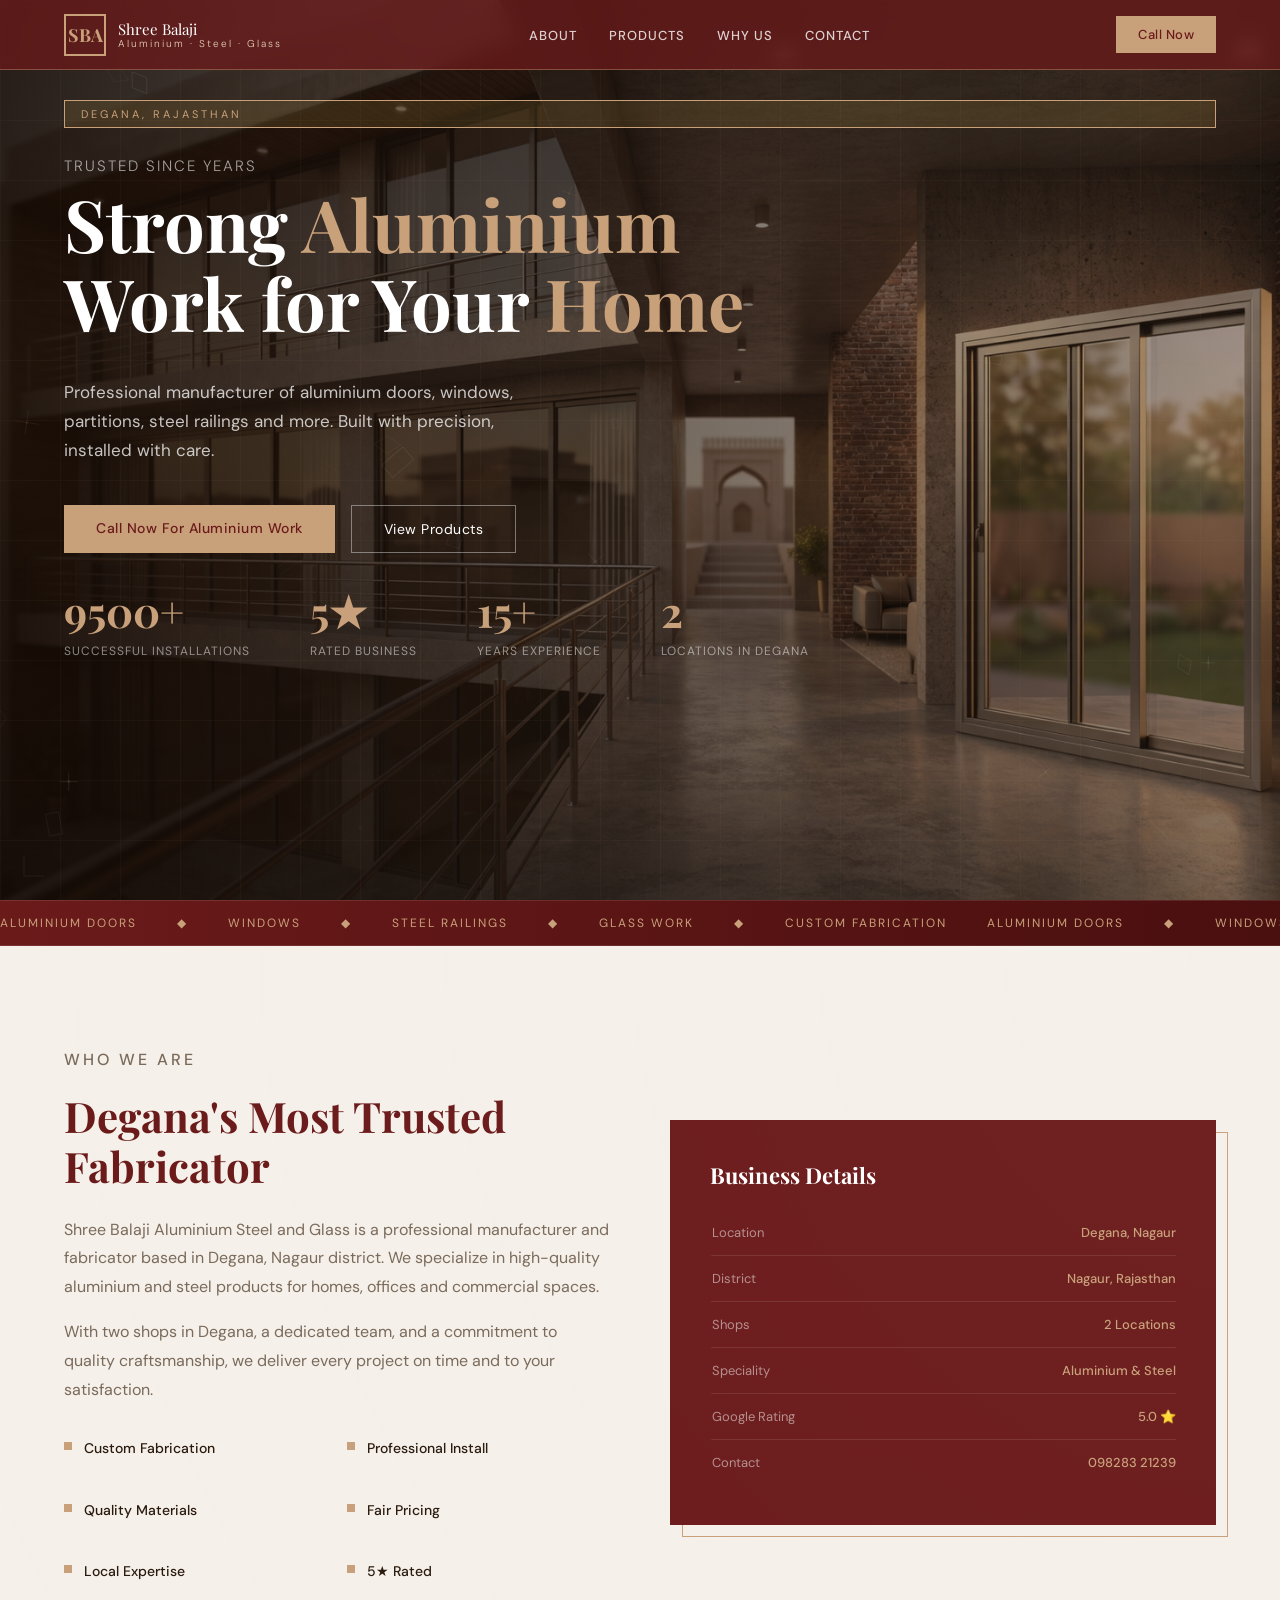
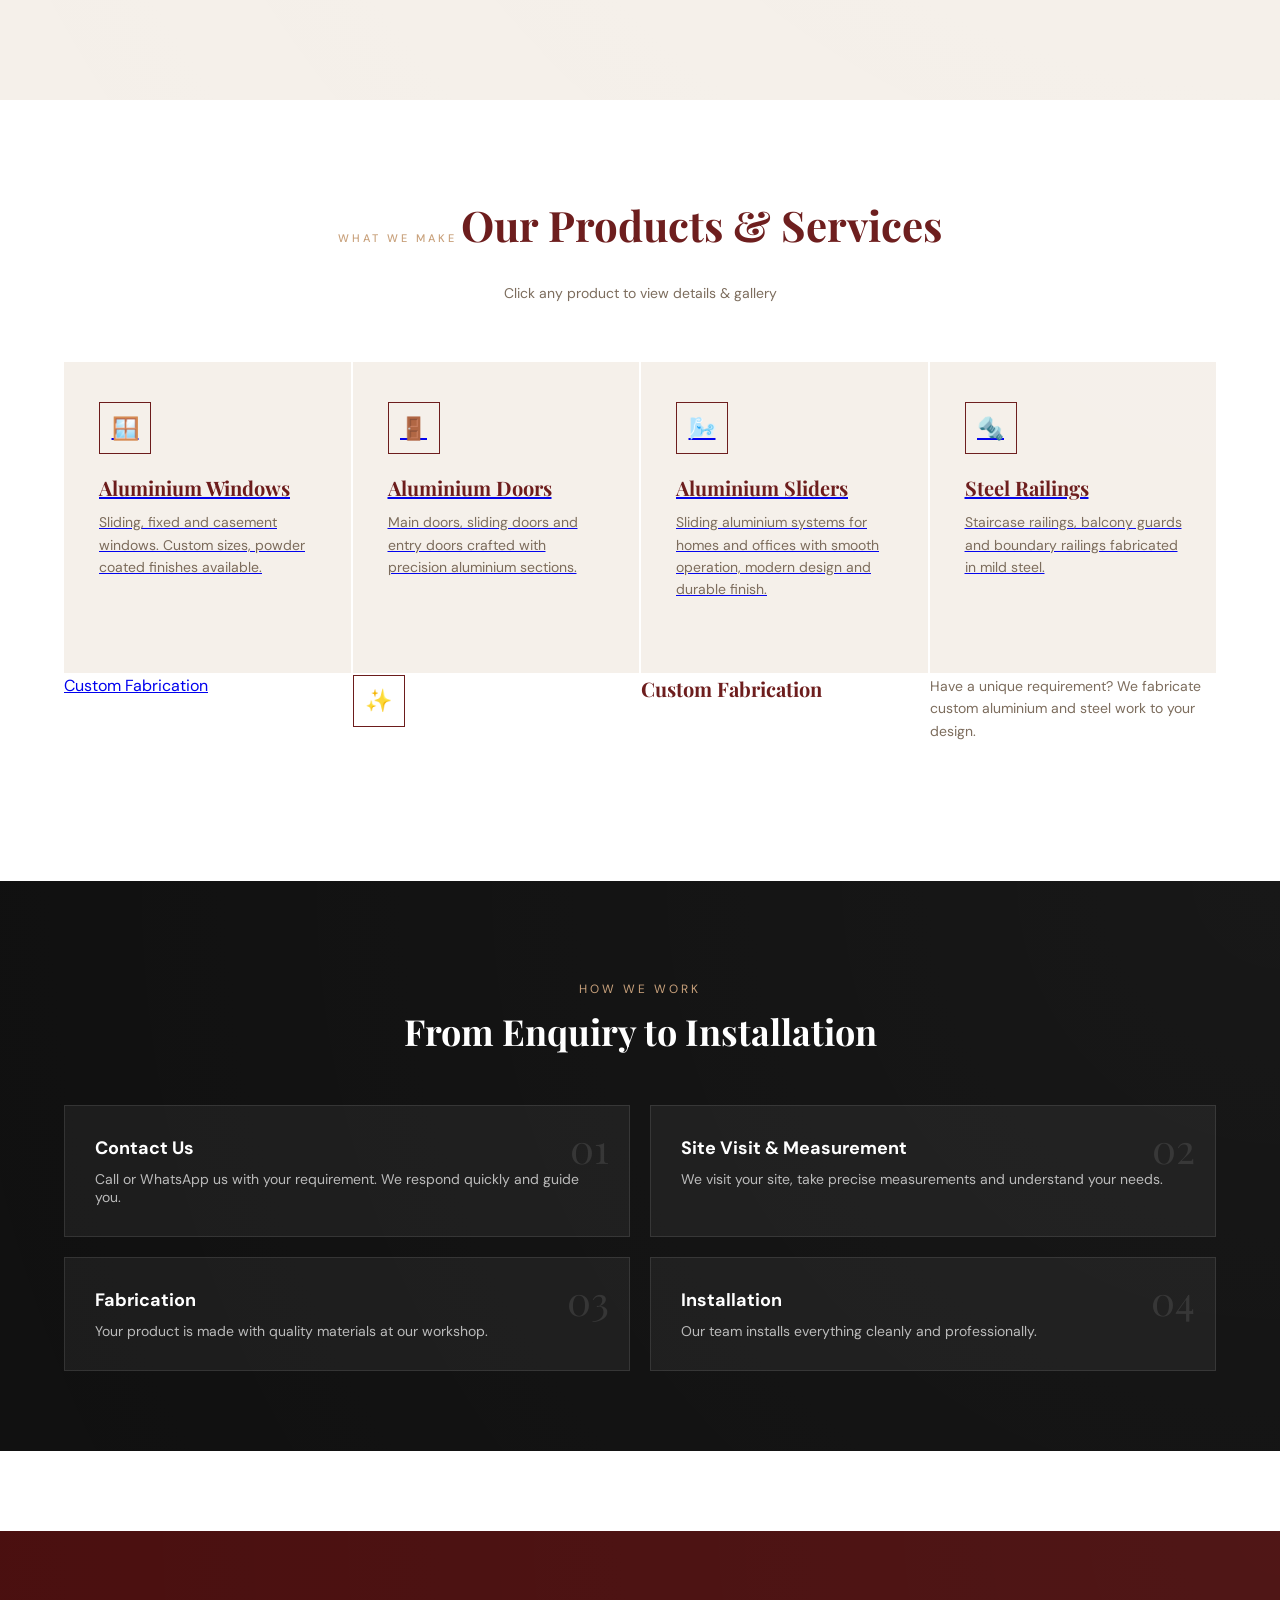
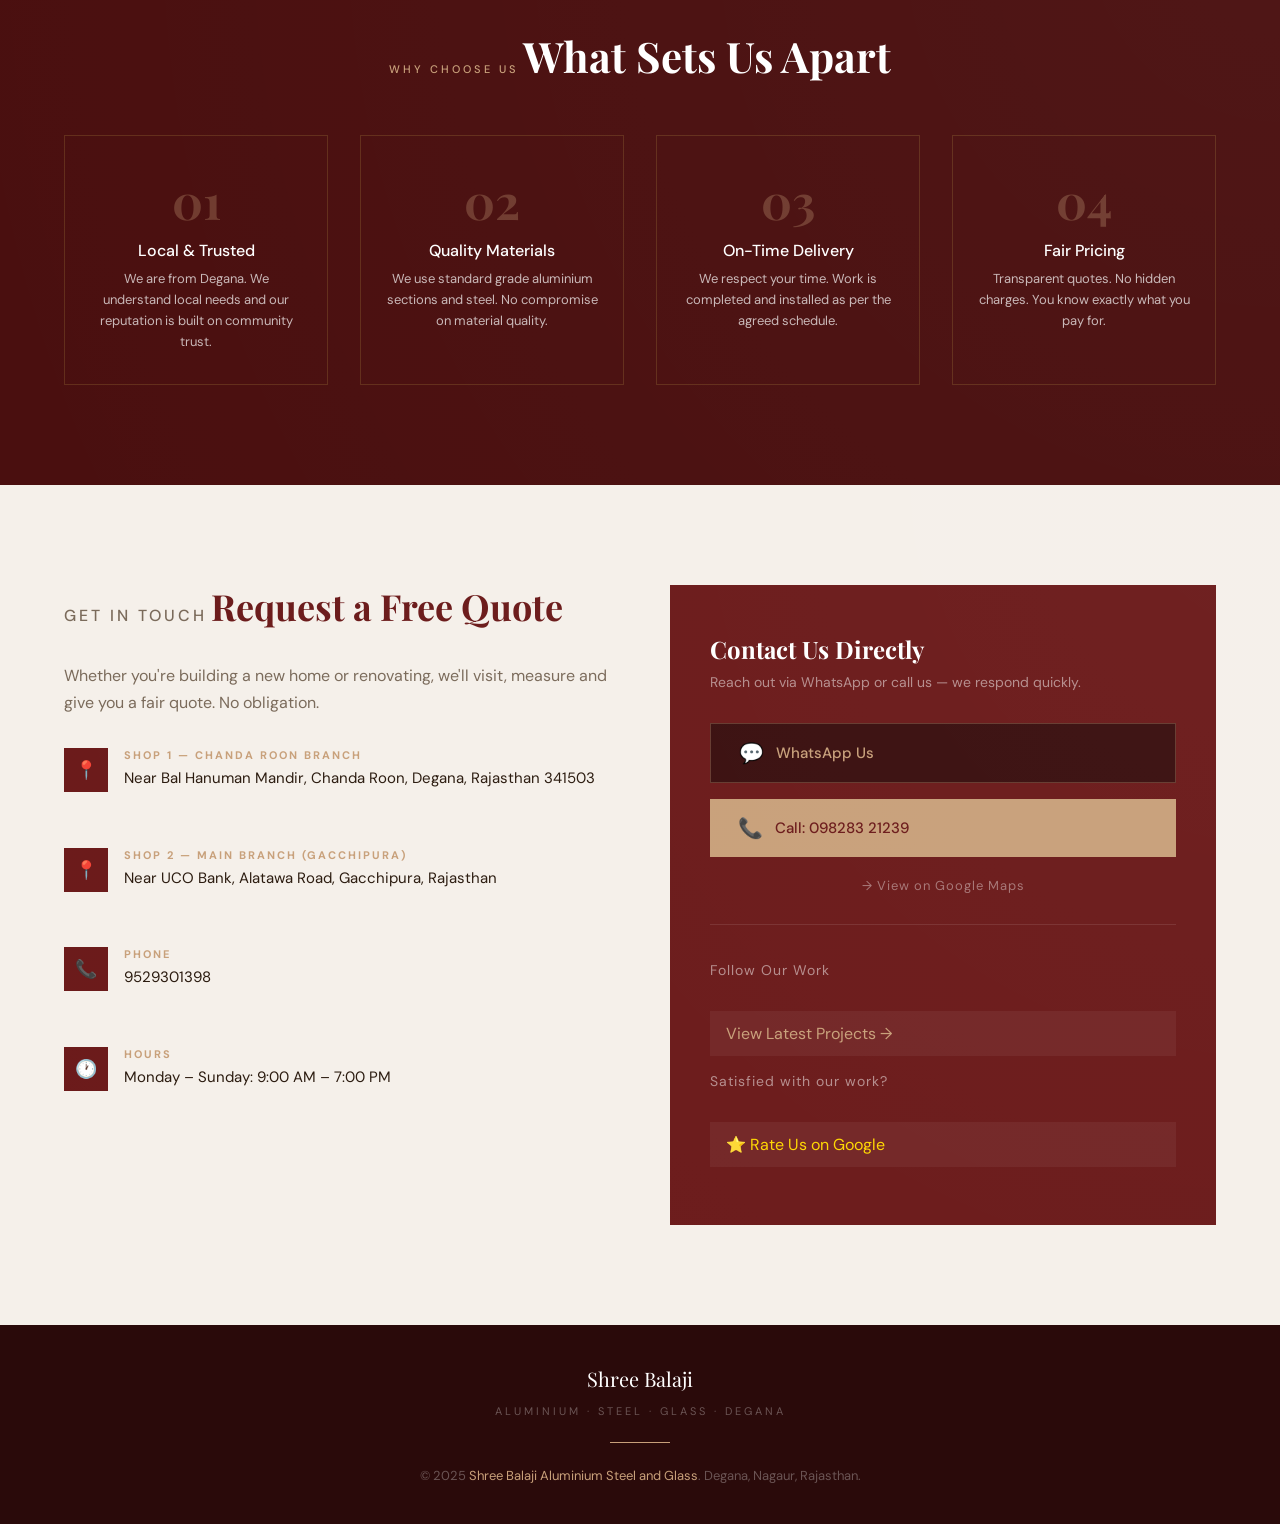
==== index.html @ 88c20cf6 "Update index.html" ====
<!DOCTYPE html>
<html lang="en">
<head>
<meta charset="UTF-8"/>
<meta name="viewport" content="width=device-width, initial-scale=1.0"/>
<meta name="description" content="Shree Balaji Aluminium Steel and Glass - Professional manufacturer of aluminium doors, windows, partitions, steel railings in Degana, Rajasthan."/>
<title>Shree Balaji Aluminium Steel & Glass | Degana, Rajasthan</title>
<link href="https://fonts.googleapis.com/css2?family=Playfair+Display:wght@400;700&family=DM+Sans:wght@300;400;500&display=swap" rel="stylesheet"/>
<link rel="stylesheet" href="style.css">
</head>
<body>

<!-- NAV -->
<nav>
  <a href="#" class="nav-logo">
    <div class="nav-logo-icon">SBA</div>
    <div class="nav-logo-text">
      Shree Balaji
      <span>Aluminium · Steel · Glass</span>
    </div>
  </a>
  <ul class="nav-links">
    <li><a ="#about">About</a></li>
    <li><a href="#products">Products</a></li>
    <li><a href="#why">Why Us</a></li>
    <li><a href="#contact">Contact</a></li>
  </ul>
  <a href="tel:9529301398" class="nav-cta">Call Now</a>
</nav>

<!-- HERO -->
<section class="hero">
  <canvas id="hero-canvas"></canvas>
  <div class="hero-grid"></div>
  <div class="hero-content">
    <div class="hero-badge">Degana, Rajasthan</div>
    <p class="hero-sub">Trusted Since Years</p>
    <h1>
  Strong <span>Aluminium</span><br>
  Work for Your <span>Home</span>
</h1> 
    <p class="hero-desc">Professional manufacturer of aluminium doors, windows, partitions, steel railings and more. Built with precision, installed with care.</p>
    <div class="hero-actions">
      <a href="#contact" class="btn-primary">Call Now For Aluminium Work</a>
      <a href="#products" class="btn-outline">View Products</a>
    </div>
  </div>
 <div class="hero-stats">

  <div class="stat">
    <div class="stat-num">9500+</div>
    <div class="stat-label">Successful Installations</div>
  </div>

  <div class="stat">
    <div class="stat-num">5★</div>
    <div class="stat-label">Rated Business</div>
  </div>

  <div class="stat">
    <div class="stat-num">15+</div>
    <div class="stat-label">Years Experience</div>
  </div>

  <div class="stat">
    <div class="stat-num">2</div>
    <div class="stat-label">Locations in Degana</div>
  </div>

</div>
 
</section>
 

<!-- MARQUEE DAL -->
<div class="marquee">
  <div class="marquee-track">
    <span>Aluminium Doors</span>
<span>◆</span>
<span>Windows</span>
<span>◆</span>
<span>Steel Railings</span>
<span>◆</span>
<span>Glass Work</span>
<span>◆</span>
<span>Custom Fabrication</span>
 

 <span>Aluminium Doors</span>
<span>◆</span>
<span>Windows</span>
<span>◆</span>
<span>Steel Railings</span>
<span>◆</span>
<span>Glass Work</span>
<span>◆</span>
<span>Custom Fabrication</span>

  </div>
</div>

<!-- ABOUT -->
<section class="about" id="about">
  <div class="about-grid">
    <div class="about-text">
      <p class="section-tag">Who We Are</p>
      <h2 class="section-title">Degana's Most Trusted Fabricator</h2>
      <p>Shree Balaji Aluminium Steel and Glass is a professional manufacturer and fabricator based in Degana, Nagaur district. We specialize in high-quality aluminium and steel products for homes, offices and commercial spaces.</p>
      <p>With two shops in Degana, a dedicated team, and a commitment to quality craftsmanship, we deliver every project on time and to your satisfaction.</p>
      <div class="about-features">
        <div class="feature-item"><div class="feature-dot"></div><p>Custom Fabrication</p></div>
        <div class="feature-item"><div class="feature-dot"></div><p>Professional Install</p></div>
        <div class="feature-item"><div class="feature-dot"></div><p>Quality Materials</p></div>
        <div class="feature-item"><div class="feature-dot"></div><p>Fair Pricing</p></div>
        <div class="feature-item"><div class="feature-dot"></div><p>Local Expertise</p></div>
        <div class="feature-item"><div class="feature-dot"></div><p>5★ Rated</p></div>
      </div>
    </div>
    <div class="about-card">
      <h3>Business Details</h3>
      <div class="about-card-row"><span>Location</span><span>Degana, Nagaur</span></div>
      <div class="about-card-row"><span>District</span><span>Nagaur, Rajasthan</span></div>
      <div class="about-card-row"><span>Shops</span><span>2 Locations</span></div>
      <div class="about-card-row"><span>Speciality</span><span>Aluminium & Steel</span></div>
      <div class="about-card-row"><span>Google Rating</span><span>5.0 ⭐</span></div>
      <div class="about-card-row"><span>Contact</span><span>098283 21239</span></div>
    </div>
  </div>
</section>

<!-- PRODUCTS -->
<section class="products" id="products">
  <div class="products-header">
    <p class="section-tag">What We Make</p>
    <h2 class="section-title">Our Products & Services</h2>
    <p style="font-size:14px;color:var(--gray);margin-top:10px;">Click any product to view details &amp; gallery</p>
  </div>
  <div class="products-grid">
    
   <a href="windows.html" class="product-card">
      <div class="product-icon">🪟</div>
      <h3 class="product-title">Aluminium Windows</h3>
      <p class="product-desc">Sliding, fixed and casement windows. Custom sizes, powder coated finishes available.</p>
      <div class="product-cta">View Gallery →</div>
    </a>
  
    <a href="doors.html" class="product-card">
      <div class="product-icon">🚪</div>
      <h3 class="product-title">Aluminium Doors</h3>
      <p class="product-desc">Main doors, sliding doors and entry doors crafted with precision aluminium sections.</p>
      <div class="product-cta">View Gallery →</div>
    </a>
   
     <a href="sliders.html" class="product-card">
      <div class="product-icon">🌬️</div>
      <h3 class="product-title">Aluminium Sliders</h3>
       <p class="product-desc">
Sliding aluminium systems for homes and offices with smooth operation, modern design and durable finish.
</p>
      <div class="product-cta">View Gallery →</div>
     </a>
   
   <a href="railing.html" class="product-card">
      <div class="product-icon">🔩</div>
      <h3 class="product-title">Steel Railings </h3>
      <p class="product-desc">Staircase railings, balcony guards and boundary railings fabricated in mild steel.</p>
      <div class="product-cta">View Gallery →</div>
   </a>

   
 <a href="custom.html">Custom Fabrication</a>
      <div class="product-icon">✨</div>
      <h3 class="product-title">Custom Fabrication </h3>
      <p class="product-desc">Have a unique requirement? We fabricate custom aluminium and steel work to your design.</p>
      <div class="product-cta">View Gallery →</div>
   </a>
</section>

 <section class="process">
  <div class="process-header">
    <p class="process-tag">How We Work</p>
    <h2>From Enquiry to Installation</h2>
  </div>

  <div class="process-grid">

    <div class="process-card">
      <div class="step-number">01</div>
      <h3>Contact Us</h3>
      <p>Call or WhatsApp us with your requirement. We respond quickly and guide you.</p>
    </div>

    <div class="process-card">
      <div class="step-number">02</div>
      <h3>Site Visit & Measurement</h3>
      <p>We visit your site, take precise measurements and understand your needs.</p>
    </div>

    <div class="process-card">
      <div class="step-number">03</div>
      <h3>Fabrication</h3>
      <p>Your product is made with quality materials at our workshop.</p>
    </div>

    <div class="process-card">
      <div class="step-number">04</div>
      <h3>Installation</h3>
      <p>Our team installs everything cleanly and professionally.</p>
    </div>

  </div>
</section>



<!-- MODAL -->
<div id="modal-overlay" onclick="closeModal()">
  <div id="modal-box" onclick="event.stopPropagation()">
    <button id="modal-close" onclick="closeModal()">✕</button>
    <div id="modal-header">
      <div id="modal-icon"></div>
      <div>
        <h2 id="modal-title"></h2>
        <p id="modal-subtitle"></p>
      </div>
    </div>
    <div id="modal-desc"></div>
    <div id="modal-gallery-label">Gallery / 3D Models</div>
    <div id="modal-gallery"></div>
    <div id="modal-features"></div>
    <a href="#contact" id="modal-quote-btn" onclick="closeModal()">Request a Quote for This Product →</a>
  </div>
</div>

<!-- WHY US -->
<section class="why" id="why">
  <div class="why-header">
    <p class="section-tag" style="color: var(--gold);">Why Choose Us</p>
    <h2 class="section-title">What Sets Us Apart</h2>
  </div>
  <div class="why-grid">
    <div class="why-card">
      <div class="why-num">01</div>
      <h3>Local & Trusted</h3>
      <p>We are from Degana. We understand local needs and our reputation is built on community trust.</p>
    </div>
    <div class="why-card">
      <div class="why-num">02</div>
      <h3>Quality Materials</h3>
      <p>We use standard grade aluminium sections and steel. No compromise on material quality.</p>
    </div>
    <div class="why-card">
      <div class="why-num">03</div>
      <h3>On-Time Delivery</h3>
      <p>We respect your time. Work is completed and installed as per the agreed schedule.</p>
    </div>
    <div class="why-card">
      <div class="why-num">04</div>
      <h3>Fair Pricing</h3>
      <p>Transparent quotes. No hidden charges. You know exactly what you pay for.</p>
    </div>
  </div>
</section>

<!-- CONTACT -->
<section class="contact" id="contact">
  <div class="contact-grid">
    <div class="contact-info">
      <p class="section-tag">Get In Touch</p>
      <h2 class="section-title">Request a Free Quote</h2>
      <p>Whether you're building a new home or renovating, we'll visit, measure and give you a fair quote. No obligation.</p>
      <div class="contact-detail">
        <div class="contact-icon">📍</div>
        <div class="contact-detail-text">
          <h4>Shop 1 — Chanda Roon Branch</h4>
          <p>Near Bal Hanuman Mandir, Chanda Roon, Degana, Rajasthan 341503</p>
        </div>
      </div>
      <div class="contact-detail">
        <div class="contact-icon">📍</div>
        <div class="contact-detail-text">
          <h4>Shop 2 — Main Branch (Gacchipura)</h4>
          <p>Near UCO Bank, Alatawa Road, Gacchipura, Rajasthan</p>
        </div>
      </div>
      <div class="contact-detail">
        <div class="contact-icon">📞</div>
        <div class="contact-detail-text">
          <h4>Phone</h4>
          <p>9529301398</p>
        </div>
      </div>
      <div class="contact-detail">
        <div class="contact-icon">🕐</div>
        <div class="contact-detail-text">
          <h4>Hours</h4>
          <p>Monday – Sunday: 9:00 AM – 7:00 PM</p>
        </div>
      </div>
    </div>
    <div class="contact-card">
      <h3>Contact Us Directly</h3>
      <p>Reach out via WhatsApp or call us — we respond quickly.</p>
      <a href="https://wa.me/9529301398?text=Hello%2C%20I%20need%20a%20quote%20for%20aluminium%20work." class="wa-btn" target="_blank">
        <span style="font-size:20px;">💬</span> WhatsApp Us
      </a>
      <a href="tel:01234567890" class="call-btn">
        <span style="font-size:20px;">📞</span> Call: 098283 21239
      </a>
      <a href="https://maps.google.com/?q=Shree+Balaji+Aluminium+Steel+Glass+Degana" target="_blank" class="maps-link">
        → View on Google Maps
      </a>
    <div class="contact-extra">

  <p class="extra-heading">Follow Our Work</p>
  <a href="https://www.instagram.com/shree_balaji_aluminium__/" target="_blank" class="extra-btn">
    View Latest Projects →
  </a>

  <p class="extra-heading">Satisfied with our work?</p>
  <a href="https://maps.app.goo.gl/EfLSipRGJ7hU1ACT9" target="_blank" class="extra-btn rating">
    ⭐ Rate Us on Google
  </a>

</div>
    </div>
  </div>
</section>

<!-- FOOTER -->
<footer>
  <div class="footer-logo">Shree Balaji</div>
  <div class="footer-tagline">Aluminium · Steel · Glass · Degana</div>
  <div class="footer-divider"></div>
  <p>© 2025 <span>Shree Balaji Aluminium Steel and Glass</span>. Degana, Nagaur, Rajasthan.</p>
</footer>
<div id="scroll-bar"></div>
<script src="script.js"></script>
</body>
</html>
---- style.css ----
*, *::before, *::after { box-sizing: border-box; margin: 0; padding: 0; }
  :root {
    --navy: #6b1a1a;
    --gold: #c8a07a;
    --gold-light: #e8d0b8;
    --steel:#d4a882;
    --white: #ffffff;
    --off-white: #f5f0ea;
    --gray: #7a6a5a;
    --dark: #2a1a0e;
  }
  html { scroll-behavior: smooth; }
  body { font-family: 'DM Sans', sans-serif; color: var(--dark); background: var(--white); overflow-x: hidden; }
  body::before {
    content: ''; position: fixed; inset: 0; z-index: 0; pointer-events: none;
    background-image: url("data:image/svg+xml,%3Csvg xmlns='http://www.w3.org/2000/svg' width='300' height='300'%3E%3Cfilter id='n'%3E%3CfeTurbulence type='fractalNoise' baseFrequency='0.75' numOctaves='4' stitchTiles='stitch'/%3E%3CfeColorMatrix type='saturate' values='0'/%3E%3C/filter%3E%3Crect width='300' height='300' filter='url(%23n)' opacity='0.035'/%3E%3C/svg%3E");
    background-repeat: repeat; background-size: 300px 300px;
  }
  body > * { position: relative; z-index: 1; }
  .about, .contact {
    background-image: url("data:image/svg+xml,%3Csvg xmlns='http://www.w3.org/2000/svg' width='200' height='200'%3E%3Cfilter id='n'%3E%3CfeTurbulence type='fractalNoise' baseFrequency='0.65' numOctaves='4' stitchTiles='stitch'/%3E%3CfeColorMatrix type='saturate' values='0'/%3E%3C/filter%3E%3Crect width='200' height='200' filter='url(%23n)' opacity='0.04'/%3E%3C/svg%3E");
    background-repeat: repeat; background-size: 200px 200px;
  }
  .hero {
    background-image: url("data:image/svg+xml,%3Csvg xmlns='http://www.w3.org/2000/svg' width='200' height='200'%3E%3Cfilter id='n'%3E%3CfeTurbulence type='fractalNoise' baseFrequency='0.8' numOctaves='4' stitchTiles='stitch'/%3E%3CfeColorMatrix type='saturate' values='0'/%3E%3C/filter%3E%3Crect width='200' height='200' filter='url(%23n)' opacity='0.06'/%3E%3C/svg%3E");
    background-repeat: repeat; background-size: 200px 200px; background-color: #6b1a1a;
  }

  /* NAV */
  nav {
    position: fixed; top: 0; width: 100%; z-index: 100;
    background: rgba(107, 26, 26, 0.75);
    backdrop-filter: blur(10px);
    -webkit-backdrop-filter: blur(10px); padding: 0 5%;
    display: flex; align-items: center; justify-content: space-between;
    height: 70px;
   border-bottom: 1px solid rgba(200,160,122,0.4);
  }
  .nav-logo { display: flex; align-items: center; gap: 12px; text-decoration: none; }
  .nav-logo-icon {
    width: 42px; height: 42px; border: 2px solid var(--gold);
    display: flex; align-items: center; justify-content: center;
    font-family: 'Playfair Display', serif; font-size: 18px; font-weight: 700;
    color: var(--gold);
  }
  .nav-logo-text { font-family: 'Playfair Display', serif; font-size: 15px; color: var(--white); line-height: 1.2; }
  .nav-logo-text span { display: block; font-family: 'DM Sans', sans-serif; font-size: 10px; color: var(--gold-light); letter-spacing: 2px; font-weight: 300; }
  .nav-links { display: flex; gap: 32px; list-style: none; }
  .nav-links a { color: rgba(255,255,255,0.8); text-decoration: none; font-size: 13px; letter-spacing: 1px; text-transform: uppercase; font-weight: 500; transition: color 0.2s; }
  .nav-links a:hover { color: var(--gold); }
  .nav-cta {
    background: var(--gold); color: var(--navy); padding: 10px 22px;
    font-size: 13px; font-weight: 500; text-decoration: none; letter-spacing: 0.5px;
    transition: background 0.2s;
  }
  .nav-cta:hover { background: var(--gold-light); }

  /* HERO */
 .hero {
  min-height: 100vh;
  background:
    linear-gradient(to right, rgba(20,10,5,0.85), rgba(20,10,5,0.3)),
    url("hero.png") center/cover no-repeat;
    display: block;
    align-items: start;

  padding: 100px 5%;
  position: relative;
  overflow: hidden;
}
  .hero-grid {
    position: absolute; inset: 0; opacity: 0.04;
    background-image: linear-gradient(var(--gold) 1px, transparent 1px), linear-gradient(90deg, var(--gold) 1px, transparent 1px);
    background-size: 60px 60px;
  }

  #hero-canvas {
    position: absolute; inset: 0; width: 100%; height: 100%;
    z-index: 0; opacity: 0.55; pointer-events: none;
  }
    .hero-content {
  position: relative;
  z-index: 1;
  width: 100%;

  display: flex;
  flex-direction: column;
}
  .hero-badge {
    display: inline-block; background: rgba(200,168,75,0.15); border: 1px solid var(--gold);
    color: var(--gold); font-size: 11px; letter-spacing: 3px; text-transform: uppercase;
    padding: 6px 16px; margin-bottom: 28px;
  }
  .hero h1 {
    font-family: 'Playfair Display', serif;
    font-size: clamp(40px, 6vw, 72px);
    color: var(--white); line-height: 1.1; margin-bottom: 12px;
  }
  .hero h1 span { color: var(--gold); }
  .hero-sub { font-size: 15px; color: rgba(255,255,255,0.6); margin-bottom: 8px; letter-spacing: 2px; text-transform: uppercase; font-weight: 300; }
  .hero-desc { font-size: 17px; color: rgba(255,255,255,0.75); line-height: 1.7; margin: 24px 0 40px; max-width: 480px; }
  .hero-actions { display: flex; gap: 16px; flex-wrap: wrap; }
  .btn-primary {
    background: var(--gold); color: var(--navy); padding: 14px 32px;
    font-size: 14px; font-weight: 500; text-decoration: none; letter-spacing: 0.5px;
    transition: all 0.2s; display: inline-block;
  }
  .btn-primary:hover { background: var(--gold-light); transform: translateY(-1px); }
  .btn-outline {
    border: 1px solid rgba(255,255,255,0.4); color: var(--white); padding: 14px 32px;
    font-size: 14px; font-weight: 400; text-decoration: none; letter-spacing: 0.5px;
    transition: all 0.2s; display: inline-block;
  }
  .btn-outline:hover { border-color: var(--gold); color: var(--gold); }
  .hero-visual {
   position: relative;
margin-left: auto;
margin-top: 40px;
    display: grid; grid-template-columns: 1fr 1fr; gap: 12px;
    opacity: 0.6;
  }
  .hero-card {
    width: 140px; height: 100px; border: 1px solid rgba(200,168,75,0.3);
    display: flex; flex-direction: column; align-items: center; justify-content: center;
    gap: 8px;
  }
  .hero-card-icon { font-size: 28px; }
  .hero-card p { font-size: 10px; color: rgba(255,255,255,0.5); letter-spacing: 1px; text-transform: uppercase; }
  .stat { }
  .stat-num { font-family: 'Playfair Display', serif; font-size: 42px; color: var(--gold); font-weight: 700; }
  .stat-label { font-size: 12px; color: rgba(255,255,255,0.5); letter-spacing: 1px; text-transform: uppercase; margin-top: 4px; }
   .hero-stats {
  display: flex;
  gap: 60px;
  margin-top: 30px;
  flex-wrap: wrap;
}
.process {
  padding: 80px 5%;
  margin-bottom: 80px;
}

.features {
  padding: 80px 5%;
  border-top: 1px solid rgba(255,255,255,0.1);
}
  /* ABOUT */
  .about { padding: 100px 5%; background: var(--off-white); }
  .section-tag { font-size: 11px; letter-spacing: 3px; text-transform: uppercase; color: var(--gold); font-weight: 500; margin-bottom: 12px; }
  .section-title { font-family: 'Playfair Display', serif; font-size: clamp(28px, 4vw, 42px); color: var(--navy); line-height: 1.2; margin-bottom: 20px; }
  .about-grid { display: grid; grid-template-columns: 1fr 1fr; gap: 60px; align-items: center; }
  .about-text p { font-size: 16px; color: var(--gray); line-height: 1.8; margin-bottom: 16px; }
  .about-features { display: grid; grid-template-columns: 1fr 1fr; gap: 20px; margin-top: 32px; }
  .feature-item { display: flex; align-items: flex-start; gap: 12px; }
  .feature-dot { width: 8px; height: 8px; background: var(--gold); margin-top: 6px; flex-shrink: 0; }
  .feature-item p { font-size: 14px; color: var(--dark); font-weight: 500; }
  .about-card {
    background: var(--navy); padding: 40px; position: relative;
  }
  .about-card::before {
    content: ''; position: absolute; top: 12px; left: 12px; right: -12px; bottom: -12px;
    border: 1px solid var(--gold); z-index: -1;
  }
  .about-card h3 { font-family: 'Playfair Display', serif; font-size: 22px; color: var(--white); margin-bottom: 20px; }
  .about-card-row { display: flex; justify-content: space-between; padding: 14px 0; border-bottom: 1px solid rgba(255,255,255,0.1); }
  .about-card-row:last-child { border-bottom: none; }
  .about-card-row span:first-child { font-size: 13px; color: rgba(255,255,255,0.5); }
  .about-card-row span:last-child { font-size: 13px; color: var(--gold); font-weight: 500; }

  /* PRODUCTS */
  .products { padding: 100px 5%; background: var(--white); }
  .products-header { text-align: center; margin-bottom: 60px; }
  .products-grid { display: grid; grid-template-columns: repeat(auto-fit, minmax(280px, 1fr)); gap: 2px; }
  .product-card {
    background: var(--off-white); padding: 40px 32px;
    transition: all 0.3s; cursor: default;
    border-left: 3px solid transparent;
    position: relative; overflow: hidden;
  }
  .product-card::after {
    content: ''; position: absolute; bottom: 0; left: 0; right: 0; height: 3px;
    background: var(--gold); transform: scaleX(0); transition: transform 0.3s;
  }
  .product-card:hover { background: var(--navy); border-left-color: var(--gold); }
  .product-card:hover::after { transform: scaleX(1); }
  .product-card:hover .product-title { color: var(--white); }
  .product-card:hover .product-desc { color: rgba(255,255,255,0.6); }
  .product-card:hover .product-icon { border-color: var(--gold); color: var(--gold); }
  .product-icon {
    width: 52px; height: 52px; border: 1px solid var(--navy);
    display: flex; align-items: center; justify-content: center;
    font-size: 22px; margin-bottom: 20px; transition: all 0.3s;
    color: var(--navy);
  }
  .product-title { font-family: 'Playfair Display', serif; font-size: 20px; color: var(--navy); margin-bottom: 10px; transition: color 0.3s; }
  .product-desc { font-size: 14px; color: var(--gray); line-height: 1.6; transition: color 0.3s; }

  /* WHY US */
 .why {
  padding: 100px 5% 100px;
  background: #4a0f0f;
  color: white;
}
  .why-header { text-align: center; margin-bottom: 30px; }
  .why-header .section-title { color: var(--white); }
  .why-grid { display: grid; grid-template-columns: repeat(auto-fit, minmax(220px, 1fr)); gap: 32px; }
  .why-card { text-align: center; padding: 32px 24px; border: 1px solid rgba(200,168,75,0.2); }
  .why-num { font-family: 'Playfair Display', serif; font-size: 48px; color: var(--gold); opacity: 0.3; font-weight: 700; }
  .why-card h3 { font-size: 16px; color: var(--white); font-weight: 500; margin: 8px 0; }
  .why-card p { font-size: 13px; color: rgba(255,255,255,0.5); line-height: 1.6; }

  /* CONTACT */
  .contact { padding: 100px 5%; background: var(--off-white); }
  .contact-grid { display: grid; grid-template-columns: 1fr 1fr; gap: 60px; }
  .contact-info h2 { font-family: 'Playfair Display', serif; font-size: 36px; color: var(--navy); margin-bottom: 20px; }
  .contact-info p { font-size: 16px; color: var(--gray); line-height: 1.7; margin-bottom: 32px; }
  .contact-detail { display: flex; align-items: flex-start; gap: 16px; margin-bottom: 24px; }
  .contact-icon {
    width: 44px; height: 44px; background: var(--navy); flex-shrink: 0;
    display: flex; align-items: center; justify-content: center; font-size: 18px;
  }
  .contact-detail-text h4 { font-size: 11px; letter-spacing: 2px; text-transform: uppercase; color: var(--gold); margin-bottom: 4px; }
  .contact-detail-text p { font-size: 15px; color: var(--dark); }
  .contact-detail-text a { color: var(--dark); text-decoration: none; }
  .contact-detail-text a:hover { color: var(--gold); }
  .contact-card { background: var(--navy); padding: 48px 40px; }
  .contact-card h3 { font-family: 'Playfair Display', serif; font-size: 24px; color: var(--white); margin-bottom: 8px; }
  .contact-card p { font-size: 14px; color: rgba(255,255,255,0.5); margin-bottom: 32px; }
  .wa-btn {
    display: flex; align-items: center; gap: 12px;
    background: #3a0f0f; color: var(--gold); padding: 16px 28px;
    text-decoration: none; font-weight: 500; font-size: 15px;
    margin-bottom: 16px; transition: all 0.3s ease;
    border: 1px solid rgba(200,160,122,0.3);
    position: relative; overflow: hidden;
  }
  .wa-btn::after {
    content:''; position:absolute; inset:0;
    background: rgba(200,160,122,0.08);
    transform: translateX(-110%) skewX(-15deg);
    transition: transform 0.4s ease;
  }
  .wa-btn:hover::after { transform: translateX(110%) skewX(-15deg); }
  .wa-btn:hover { background: #4a1414; border-color: var(--gold); transform: translateY(-2px); }
  .call-btn {
    display: flex; align-items: center; gap: 12px;
    background: var(--gold); color: var(--navy); padding: 16px 28px;
    text-decoration: none; font-weight: 500; font-size: 15px;
    transition: opacity 0.2s;
  }
  .call-btn:hover { opacity: 0.9; }
  .maps-link {
    display: block; text-align: center; margin-top: 20px;
    font-size: 13px; color: rgba(255,255,255,0.4); text-decoration: none; letter-spacing: 1px;
  }
  .maps-link:hover { color: var(--gold); }

  /* FOOTER */
  footer { background: #2a0a0a; padding: 40px 5%; text-align: center; }
  footer p { font-size: 13px; color: rgba(255,255,255,0.3); }
  footer span { color: var(--gold); }
  .footer-logo { font-family: 'Playfair Display', serif; font-size: 20px; color: var(--white); margin-bottom: 12px; }
  .footer-tagline { font-size: 11px; letter-spacing: 3px; color: rgba(255,255,255,0.3); text-transform: uppercase; margin-bottom: 24px; }
  .footer-divider { width: 60px; height: 1px; background: var(--gold); margin: 24px auto; }

  /* HOVER ANIMATIONS */

  .nav-logo { transition: all 0.25s; }
  .nav-logo:hover .nav-logo-text { color: var(--gold); }
  .nav-logo-icon { transition: background 0.25s, color 0.25s; }
  .nav-logo:hover .nav-logo-icon { background: var(--gold); color: var(--navy); }
  .nav-cta { transition: background 0.25s, letter-spacing 0.25s; }
  .nav-cta:hover { letter-spacing: 1.5px; }
  .hero-badge { transition: background 0.3s, letter-spacing 0.3s; cursor: default; }
  .hero-badge:hover { background: rgba(200,160,122,0.3); letter-spacing: 4px; }
  .hero h1:hover span { color: var(--gold-light); transition: color 0.3s; }
  .hero-desc { transition: color 0.3s; }
  .hero-desc:hover { color: rgba(255,255,255,1); }
  .stat { transition: transform 0.25s; cursor: default; }
  .stat:hover { transform: translateY(-4px); }
  .stat:hover .stat-num { color: var(--gold-light); }
  .stat:hover .stat-label { color: rgba(255,255,255,0.8); }
  .hero-card { transition: border-color 0.25s; }
  .hero-card:hover { border-color: rgba(200,160,122,0.9); }
  .hero-card:hover p { color: var(--gold); }
  .section-tag { transition: letter-spacing 0.3s, color 0.3s; cursor: default; }
  .section-tag:hover { letter-spacing: 5px; color: var(--navy); }
  .section-title { display: inline-block; transition: color 0.3s; cursor: default; position: relative; padding-bottom: 4px; }
  .section-title::after { content: ""; position: absolute; bottom: 0; left: 0; width: 0; height: 2px; background: var(--gold); transition: width 0.4s ease; }
  .section-title:hover::after { width: 100%; }
  .about-text p { transition: color 0.25s; }
  .about-text p:hover { color: var(--dark); }
  .feature-item { transition: transform 0.25s; cursor: default; }
  .feature-item:hover { transform: translateX(6px); }
  .feature-item:hover p { color: var(--navy); }
  .feature-item:hover .feature-dot { background: var(--navy); }
  .about-card-row { transition: background 0.2s, padding-left 0.2s; cursor: default; }
  .about-card-row:hover { background: rgba(255,255,255,0.06); padding-left: 8px; padding-right: 8px; }
  .about-card-row:hover span:last-child { color: var(--gold-light); }
  .why-card { transition: border-color 0.3s, transform 0.3s; cursor: default; }
  .why-card:hover { border-color: var(--gold); transform: translateY(-6px); }
  .why-card:hover .why-num { opacity: 0.7; }
  .why-card:hover h3 { color: var(--gold); }
  .why-card:hover p { color: rgba(255,255,255,0.85); }
  .contact-detail { transition: transform 0.25s; cursor: default; }
  .contact-detail:hover { transform: translateX(8px); }
  .contact-detail:hover .contact-icon { background: var(--gold); }
  .contact-detail:hover .contact-detail-text p { color: var(--navy); }
  .footer-logo { transition: color 0.3s, letter-spacing 0.3s; cursor: default; }
  .footer-logo:hover { color: var(--gold); letter-spacing: 2px; }
  .footer-tagline { transition: letter-spacing 0.3s, color 0.3s; cursor: default; }
  .footer-tagline:hover { letter-spacing: 5px; color: rgba(255,255,255,0.6); }

  /* RESPONSIVE */
  @media (max-width: 768px) {
    .nav-links { display: none; }
    .about-grid, .contact-grid { grid-template-columns: 1fr; }
    .hero-visual { display: none; }
    .hero-stats { gap: 24px; flex-wrap: wrap; }
    .about-card::before { display: none; }
  }

  /* PRODUCT CLICK CTA */
  .product-card { cursor: pointer; }
  .product-cta {
    margin-top: 16px; font-size: 12px; letter-spacing: 1.5px; text-transform: uppercase;
    color: var(--gold); font-weight: 500; opacity: 0;
    transition: opacity 0.3s, transform 0.3s; transform: translateY(4px);
  }
  .product-card:hover .product-cta { opacity: 1; transform: translateY(0); }

  /* MODAL */
  #modal-overlay {
    display: none; position: fixed; inset: 0; z-index: 999;
    background: rgba(30,8,8,0.75); backdrop-filter: blur(4px);
    align-items: center; justify-content: center; padding: 20px;
  }
  #modal-overlay.open { display: flex; }
  #modal-box {
    background: #fff; max-width: 780px; width: 100%;
    max-height: 88vh; overflow-y: auto;
    position: relative; animation: modalIn 0.3s ease;
  }
  @keyframes modalIn { from { opacity:0; transform: translateY(24px); } to { opacity:1; transform: translateY(0); } }
  #modal-close {
    position: sticky; top: 0; float: right; margin: 16px 16px 0 0;
    background: var(--navy); color: white; border: none;
    width: 36px; height: 36px; font-size: 16px; cursor: pointer;
    z-index: 10; transition: background 0.2s;
  }
  #modal-close:hover { background: var(--gold); color: var(--navy); }
  #modal-header {
    display: flex; align-items: center; gap: 20px;
    padding: 32px 36px 20px; border-bottom: 2px solid var(--gold);
    background: var(--navy);
  }
  #modal-icon { font-size: 40px; }
  #modal-title { font-family: 'Playfair Display', serif; font-size: 26px; color: white; margin: 0 0 4px; }
  #modal-subtitle { font-size: 12px; letter-spacing: 2px; text-transform: uppercase; color: var(--gold); margin: 0; }
  #modal-desc { padding: 24px 36px 0; font-size: 15px; color: var(--gray); line-height: 1.8; }
  #modal-gallery-label {
    padding: 28px 36px 12px;
    font-size: 11px; letter-spacing: 3px; text-transform: uppercase;
    color: var(--gold); font-weight: 500;
    border-bottom: 1px solid #f0e8e0;
  }
  #modal-gallery {
    display: grid; grid-template-columns: repeat(3, 1fr); gap: 3px;
    padding: 3px 36px 0;
  }
  .gallery-slot {
    aspect-ratio: 4/3; background: var(--off-white);
    border: 2px dashed #d4c4b0;
    display: flex; flex-direction: column; align-items: center; justify-content: center;
    gap: 8px; transition: border-color 0.2s, background 0.2s; cursor: default;
    position: relative; overflow: hidden;
  }
  .gallery-slot:hover { border-color: var(--gold); background: #ede5d8; }
  .gallery-slot-icon { font-size: 28px; opacity: 0.4; }
  .gallery-slot-label { font-size: 10px; letter-spacing: 1px; text-transform: uppercase; color: var(--gray); opacity: 0.7; }
  .gallery-slot-num {
    position: absolute; top: 8px; left: 8px;
    font-size: 10px; color: var(--gold); font-weight: 500; letter-spacing: 1px;
  }
  #modal-features {
    display: flex; flex-wrap: wrap; gap: 8px;
    padding: 20px 36px 0;
  }
  .modal-feature-tag {
    background: var(--off-white); border: 1px solid #d4c4b0;
    font-size: 12px; color: var(--dark); padding: 5px 14px;
    letter-spacing: 0.5px;
  }
  #modal-quote-btn {
    display: block; margin: 28px 36px 36px;
    background: var(--navy); color: var(--gold);
    padding: 14px 28px; text-align: center; text-decoration: none;
    font-size: 13px; letter-spacing: 1px; font-weight: 500;
    transition: background 0.2s;
  }
  #modal-quote-btn:hover { background: var(--gold); color: var(--navy); }
  @media (max-width: 600px) {
    #modal-gallery { grid-template-columns: repeat(2, 1fr); padding: 3px 16px 0; }
    #modal-header, #modal-desc, #modal-gallery-label, #modal-features { padding-left: 16px; padding-right: 16px; }
    #modal-quote-btn { margin-left: 16px; margin-right: 16px; }
  }

  /* ========== SCROLL REVEAL BASE ========== */
  .reveal {
    opacity: 0; transform: translateY(40px);
    transition: opacity 0.7s cubic-bezier(0.22,1,0.36,1), transform 0.7s cubic-bezier(0.22,1,0.36,1);
  }
  .reveal.from-left { transform: translateX(-50px); }
  .reveal.from-right { transform: translateX(50px); }
  .reveal.scale-in { transform: scale(0.92); }
  .reveal.visible { opacity: 1; transform: none; }
  .reveal-delay-1 { transition-delay: 0.1s; }
  .reveal-delay-2 { transition-delay: 0.2s; }
  .reveal-delay-3 { transition-delay: 0.3s; }
  .reveal-delay-4 { transition-delay: 0.4s; }
  .reveal-delay-5 { transition-delay: 0.5s; }
  .reveal-delay-6 { transition-delay: 0.6s; }

  /* ========== HERO ENTRANCE ========== */
  .hero-badge { animation: fadeSlideDown 0.8s cubic-bezier(0.22,1,0.36,1) both; animation-delay: 0.1s; }
  .hero-sub { animation: fadeSlideDown 0.8s cubic-bezier(0.22,1,0.36,1) both; animation-delay: 0.2s; }
  .hero h1 { animation: fadeSlideUp 0.9s cubic-bezier(0.22,1,0.36,1) both; animation-delay: 0.3s; }
  .hero-desc { animation: fadeSlideUp 0.8s cubic-bezier(0.22,1,0.36,1) both; animation-delay: 0.5s; }
  .hero-actions { animation: fadeSlideUp 0.8s cubic-bezier(0.22,1,0.36,1) both; animation-delay: 0.65s; }
  .hero-visual { animation: fadeSlideLeft 1s cubic-bezier(0.22,1,0.36,1) both; animation-delay: 0.4s; }
  .hero-stats { animation: fadeSlideUp 0.8s cubic-bezier(0.22,1,0.36,1) both; animation-delay: 0.8s; }

  @keyframes fadeSlideDown { from { opacity:0; transform:translateY(-28px); } to { opacity:1; transform:none; } }
  @keyframes fadeSlideUp   { from { opacity:0; transform:translateY(32px);  } to { opacity:1; transform:none; } }
  @keyframes fadeSlideLeft { from { opacity:0; transform:translateX(40px);  } to { opacity:0.6; transform:none; } }

  /* ========== HERO GRID DRIFT ========== */
  .hero-grid { animation: gridDrift 18s linear infinite alternate; }
  @keyframes gridDrift {
    from { background-position: 0 0; }
    to   { background-position: 60px 60px; }
  }

  /* ========== NAV SLIDE IN ========== */
  nav { animation: navDrop 0.6s cubic-bezier(0.22,1,0.36,1) both; }
  @keyframes navDrop { from { transform: translateY(-100%); opacity:0; } to { transform:none; opacity:1; } }

  /* ========== STAT COUNTER PULSE ========== */
  .stat-num { display: inline-block; }
  .stat:hover .stat-num { animation: pulse 0.4s ease; }
  @keyframes pulse { 0%,100%{transform:scale(1);} 50%{transform:scale(1.15);} }

  /* ========== BUTTON ANIMATIONS ========== */
  .btn-primary {
    position: relative; overflow: hidden;
    transition: all 0.3s cubic-bezier(0.22,1,0.36,1);
  }
  .btn-primary::after {
    content:''; position:absolute; inset:0;
    background: rgba(255,255,255,0.15);
    transform: translateX(-110%) skewX(-15deg);
    transition: transform 0.4s ease;
  }
  .btn-primary:hover::after { transform: translateX(110%) skewX(-15deg); }
  .btn-primary:hover { transform: translateY(-3px); box-shadow: 0 8px 24px rgba(107,26,26,0.35); }
  .btn-primary:active { transform: translateY(0px) scale(0.97); }

  .btn-outline {
    position: relative; overflow: hidden;
    transition: all 0.3s cubic-bezier(0.22,1,0.36,1);
  }
  .btn-outline:hover { transform: translateY(-3px); letter-spacing: 1px; }
  .btn-outline:active { transform: scale(0.97); }

  .nav-cta { position: relative; overflow: hidden; }
  .nav-cta::after {
    content:''; position:absolute; inset:0;
    background: rgba(255,255,255,0.2);
    transform: translateX(-110%) skewX(-15deg);
    transition: transform 0.35s ease;
  }
  .nav-cta:hover::after { transform: translateX(110%) skewX(-15deg); }

  /* ========== PRODUCT CARD ANIMATIONS ========== */
  .product-card {
    transition: all 0.35s cubic-bezier(0.22,1,0.36,1);
  }
  .product-card:hover {
    transform: translateY(-8px) scale(1.02);
    box-shadow: 0 20px 40px rgba(107,26,26,0.18);
  }
  .product-card:active { transform: scale(0.98); }
  .product-icon {
    transition: transform 0.4s cubic-bezier(0.34,1.56,0.64,1);
  }
  .product-card:hover .product-icon { transform: scale(1.2) rotate(-8deg); }

  /* ========== WHY CARDS ========== */
  .why-card {
    transition: all 0.35s cubic-bezier(0.22,1,0.36,1);
    position: relative; overflow: hidden;
  }
  .why-card::before {
    content:''; position:absolute; inset:0;
    background: rgba(200,160,122,0.04);
    transform: scaleY(0); transform-origin: bottom;
    transition: transform 0.4s ease;
  }
  .why-card:hover::before { transform: scaleY(1); }
  .why-card:hover { transform: translateY(-8px); box-shadow: 0 16px 40px rgba(0,0,0,0.2); }

  /* ========== ABOUT CARD ROW SLIDE ========== */
  .about-card-row {
    transition: all 0.25s ease;
    border-left: 2px solid transparent;
  }
  .about-card-row:hover { border-left-color: var(--gold); padding-left: 12px !important; }

  /* ========== CONTACT ICON SPIN ========== */
  .contact-detail:hover .contact-icon { animation: iconBounce 0.5s cubic-bezier(0.34,1.56,0.64,1); }
  @keyframes iconBounce { 0%,100%{transform:scale(1);} 50%{transform:scale(1.2) rotate(8deg);} }

  /* ========== FOOTER LOGO ========== */
  .footer-divider {
    transition: width 0.5s ease;
  }
  .footer-divider:hover { width: 160px; }

  /* ========== SECTION TAG LINE GROW ========== */
  .section-tag {
    position: relative; display: inline-block;
  }
  .section-tag::after {
    content:''; position:absolute; bottom:-3px; left:0;
    width:0; height:1px; background: var(--gold);
    transition: width 0.4s ease;
  }
  .section-tag:hover::after { width: 100%; }

  /* ========== MODAL ANIMATION ========== */
  #modal-box { animation: none; }
  #modal-overlay.open #modal-box {
    animation: modalSlideUp 0.4s cubic-bezier(0.22,1,0.36,1) both;
  }
  @keyframes modalSlideUp {
    from { opacity:0; transform: translateY(40px) scale(0.97); }
    to   { opacity:1; transform: none; }
  }
  #modal-close {
    transition: all 0.2s ease;
  }
  #modal-close:hover { transform: rotate(90deg) scale(1.1); }

  /* ========== FEATURE DOT BOUNCE ========== */
  .feature-item:hover .feature-dot {
    animation: dotBounce 0.4s cubic-bezier(0.34,1.56,0.64,1);
  }
  @keyframes dotBounce { 0%,100%{transform:scale(1);} 50%{transform:scale(1.8);} }

  /* ========== HERO CARD FLOAT ========== */
  .hero-card:nth-child(1) { animation: float 4s ease-in-out infinite; }
  .hero-card:nth-child(2) { animation: float 4s ease-in-out infinite 0.5s; }
  .hero-card:nth-child(3) { animation: float 4s ease-in-out infinite 1s; }
  .hero-card:nth-child(4) { animation: float 4s ease-in-out infinite 1.5s; }
  @keyframes float {
    0%,100% { transform: translateY(0); }
    50%      { transform: translateY(-8px); }
  }

  /* ========== QUOTE BUTTON IN MODAL ========== */
  #modal-quote-btn {
    position: relative; overflow: hidden;
    transition: all 0.3s cubic-bezier(0.22,1,0.36,1);
  }
  #modal-quote-btn::after {
    content:''; position:absolute; inset:0;
    background: rgba(200,160,122,0.15);
    transform: translateX(-110%) skewX(-15deg);
    transition: transform 0.4s ease;
  }
  #modal-quote-btn:hover::after { transform: translateX(110%) skewX(-15deg); }
  #modal-quote-btn:hover { letter-spacing: 1.5px; }

  /* ========== GALLERY SLOT PULSE ========== */
  .gallery-slot:hover .gallery-slot-icon {
    animation: iconBounce 0.45s cubic-bezier(0.34,1.56,0.64,1);
    opacity: 0.8;
  }

  /* ========== SCROLL PROGRESS BAR ========== */
  #scroll-bar {
    position: fixed; top: 70px; left: 0; height: 2px;
    background: var(--gold); width: 0%; z-index: 200;
    transition: width 0.1s linear;
  }
 .marquee {
  overflow: hidden;
  background: linear-gradient(90deg, #6b1a1a, #4a0f0f);
  padding: 14px 0;
  border-top: 1px solid rgba(255,255,255,0.1);
  border-bottom: 1px solid rgba(255,255,255,0.1);
}

.marquee-track {
  display: flex;
  gap: 40px;
  white-space: nowrap;
  animation: scroll 25s linear infinite;
}

.marquee-track span {
  color: #c8a07a;
  font-size: 12px;
  letter-spacing: 2px;
  text-transform: uppercase;
}

@keyframes scroll {
  from { transform: translateX(0); }
  to { transform: translateX(-50%); }
}
 .process {
  padding: 100px 5% 80px;
  background: #111;
  color: white;
  text-align: center;
}

.process-header {
  margin-bottom: 50px;
}

.process-tag {
  font-size: 12px;
  letter-spacing: 3px;
  color: #c8a07a;
  text-transform: uppercase;
}

.process h2 {
  font-family: 'Playfair Display', serif;
  font-size: 36px;
  margin-top: 10px;
}

.process-grid {
  display: grid;
  grid-template-columns: repeat(2, 1fr);
  gap: 20px;
}

.process-card {
  background: rgba(255,255,255,0.05);
  padding: 30px;
  text-align: left;
  border: 1px solid rgba(255,255,255,0.1);
  position: relative;
  transition: 0.3s;
}

.process-card:hover {
  transform: translateY(-5px);
  border-color: #c8a07a;
}

.step-number {
  position: absolute;
  top: 15px;
  right: 20px;
  font-size: 40px;
  opacity: 0.1;
  font-family: 'Playfair Display', serif;
}

.process-card h3 {
  font-size: 18px;
  margin-bottom: 10px;
}

.process-card p {
  font-size: 14px;
  color: rgba(255,255,255,0.7);
}

/* animation */
.process-card {
  opacity: 0;
  transform: translateY(30px);
  animation: fadeUp 0.6s ease forwards;
}

.process-card:nth-child(1) { animation-delay: 0.1s; }
.process-card:nth-child(2) { animation-delay: 0.2s; }
.process-card:nth-child(3) { animation-delay: 0.3s; }
.process-card:nth-child(4) { animation-delay: 0.4s; }

@keyframes fadeUp {
  to {
    opacity: 1;
    transform: translateY(0);
  }
}
  .why {
  background: #4a0f0f; /* darker maroon */
  color: white;
}

.why .process-card {
  background: rgba(255,255,255,0.05);
  border: 1px solid rgba(255,255,255,0.1);
}

.why h2,
.why h3 {
  color: white;
}

.why p {
  color: rgba(255,255,255,0.7);
}

.why .step-number {
  color: rgba(255,255,255,0.08);
}
/* CONTACT EXTRA SECTION */
.contact-extra {
  margin-top: 30px;
  padding-top: 20px;
  border-top: 1px solid rgba(255,255,255,0.1);
}

.extra-heading {
  font-size: 12px;
  color: rgba(255,255,255,0.6);
  margin: 16px 0 8px;
  letter-spacing: 1px;
}

.extra-btn {
  display: block;
  background: rgba(255,255,255,0.05);
  color: var(--gold);
  padding: 12px 16px;
  text-decoration: none;
  margin-bottom: 10px;
  transition: 0.3s;
}

.extra-btn:hover {
  background: rgba(255,255,255,0.1);
  transform: translateY(-2px);
}

.extra-btn.rating {
  color: #ffd700;
}
 html, body {
  overflow-x: hidden;
}
 /* DEPTH EFFECT */
section {
  position: relative;
}

section::after {
  content: '';
  position: absolute;
  inset: 0;
  background: radial-gradient(circle at top right, rgba(255,255,255,0.03), transparent);
  pointer-events: none;
}
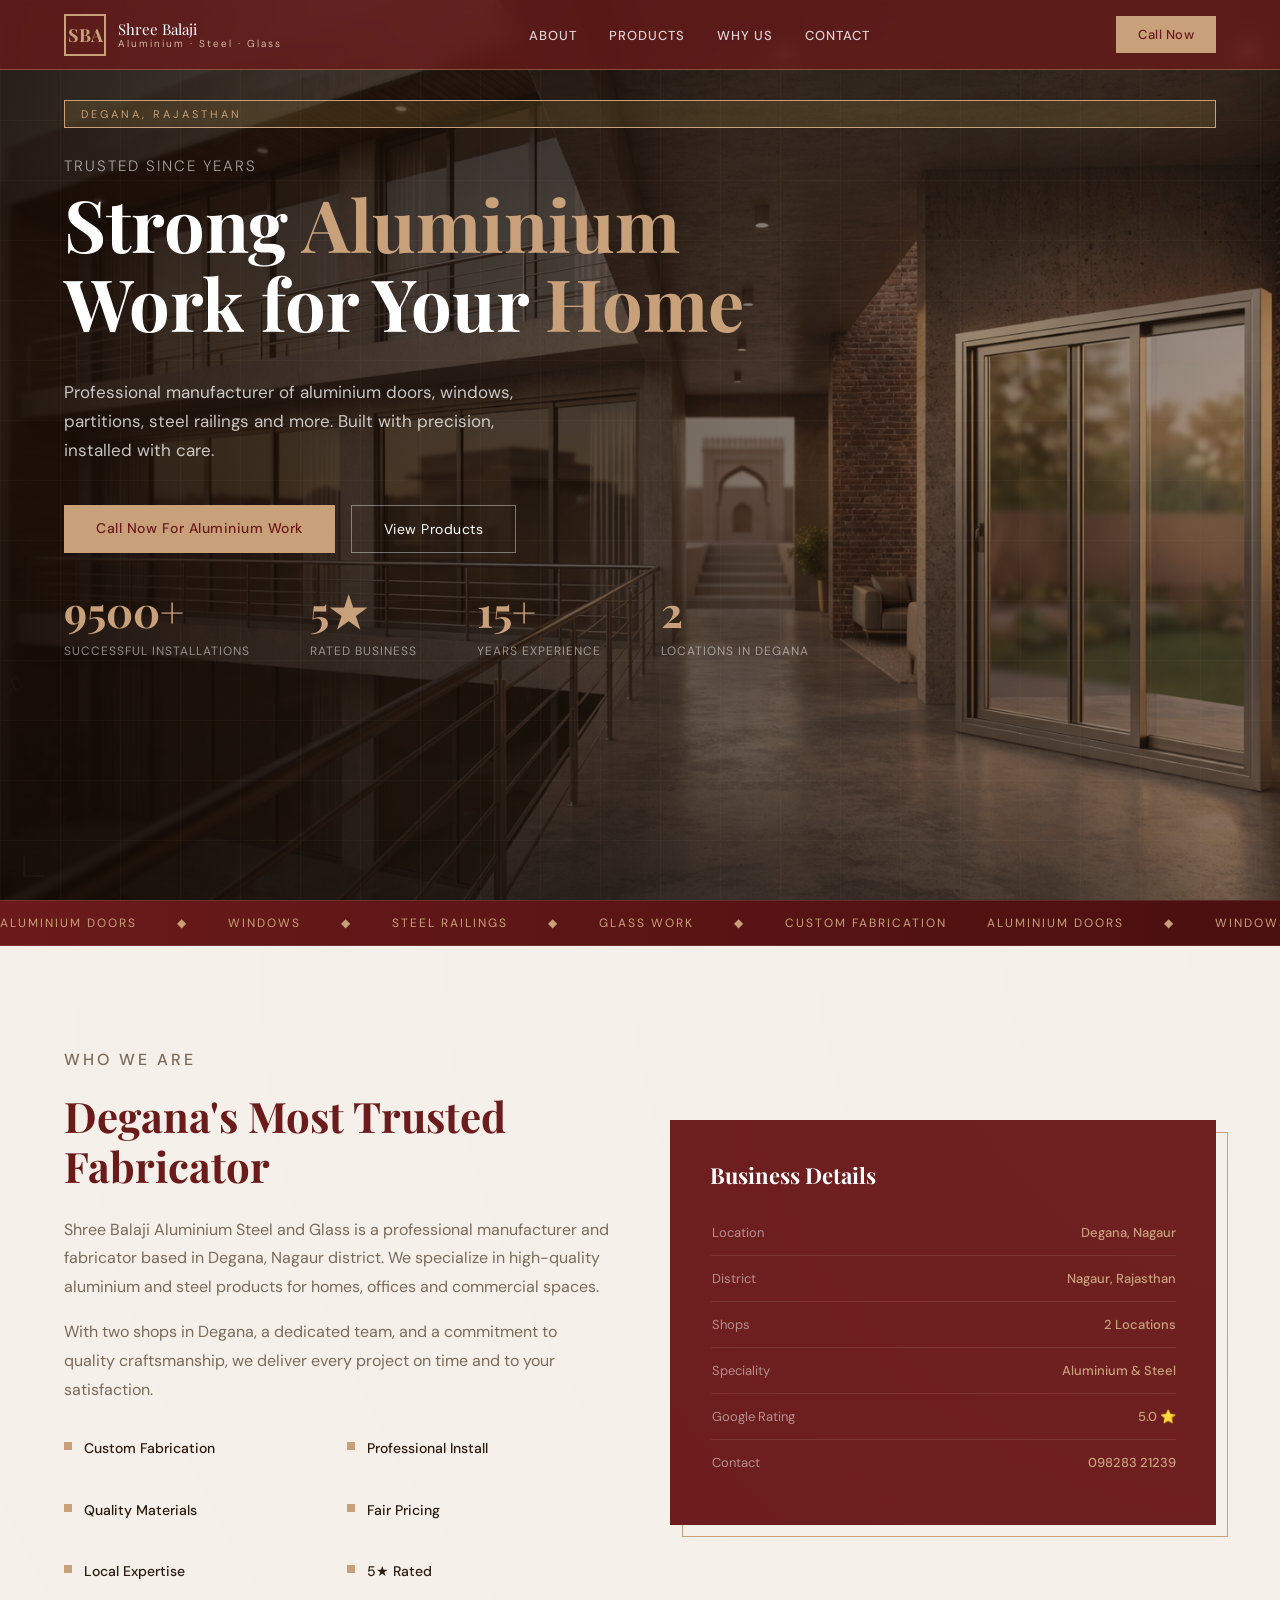
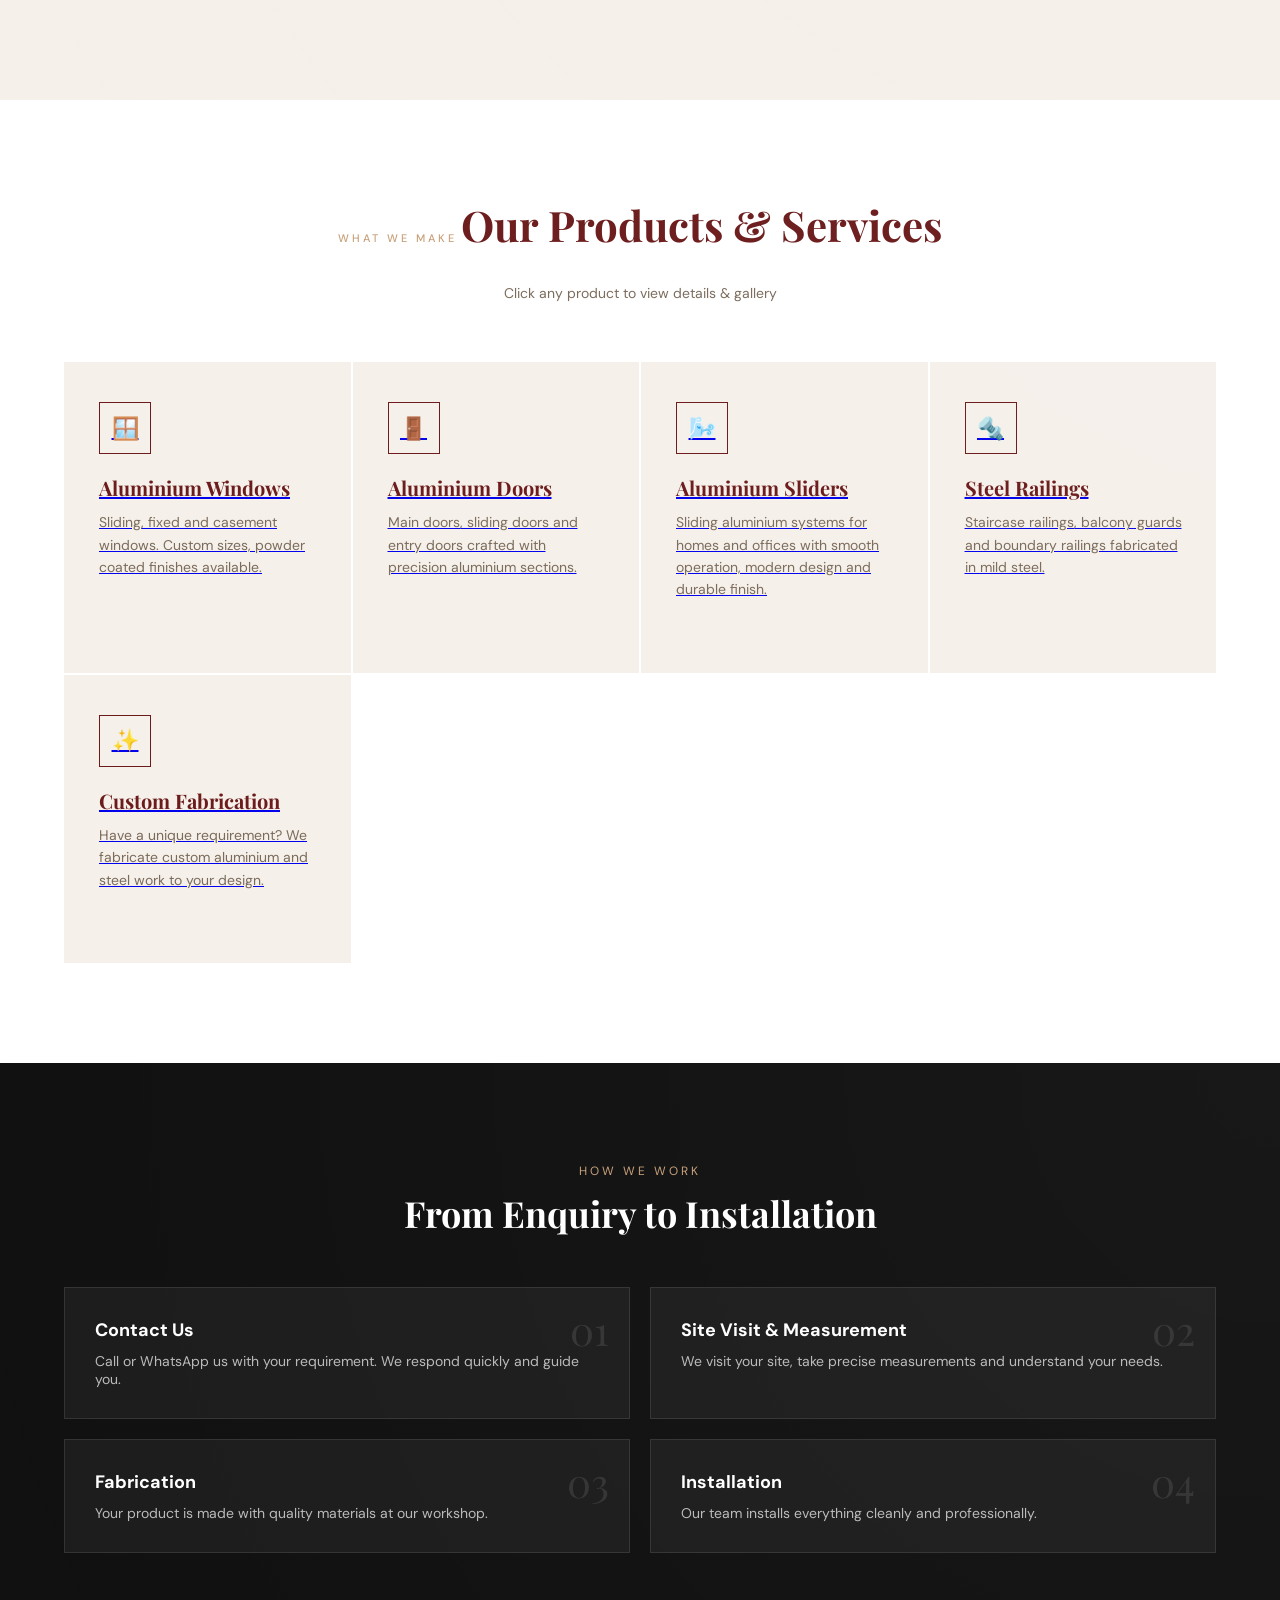
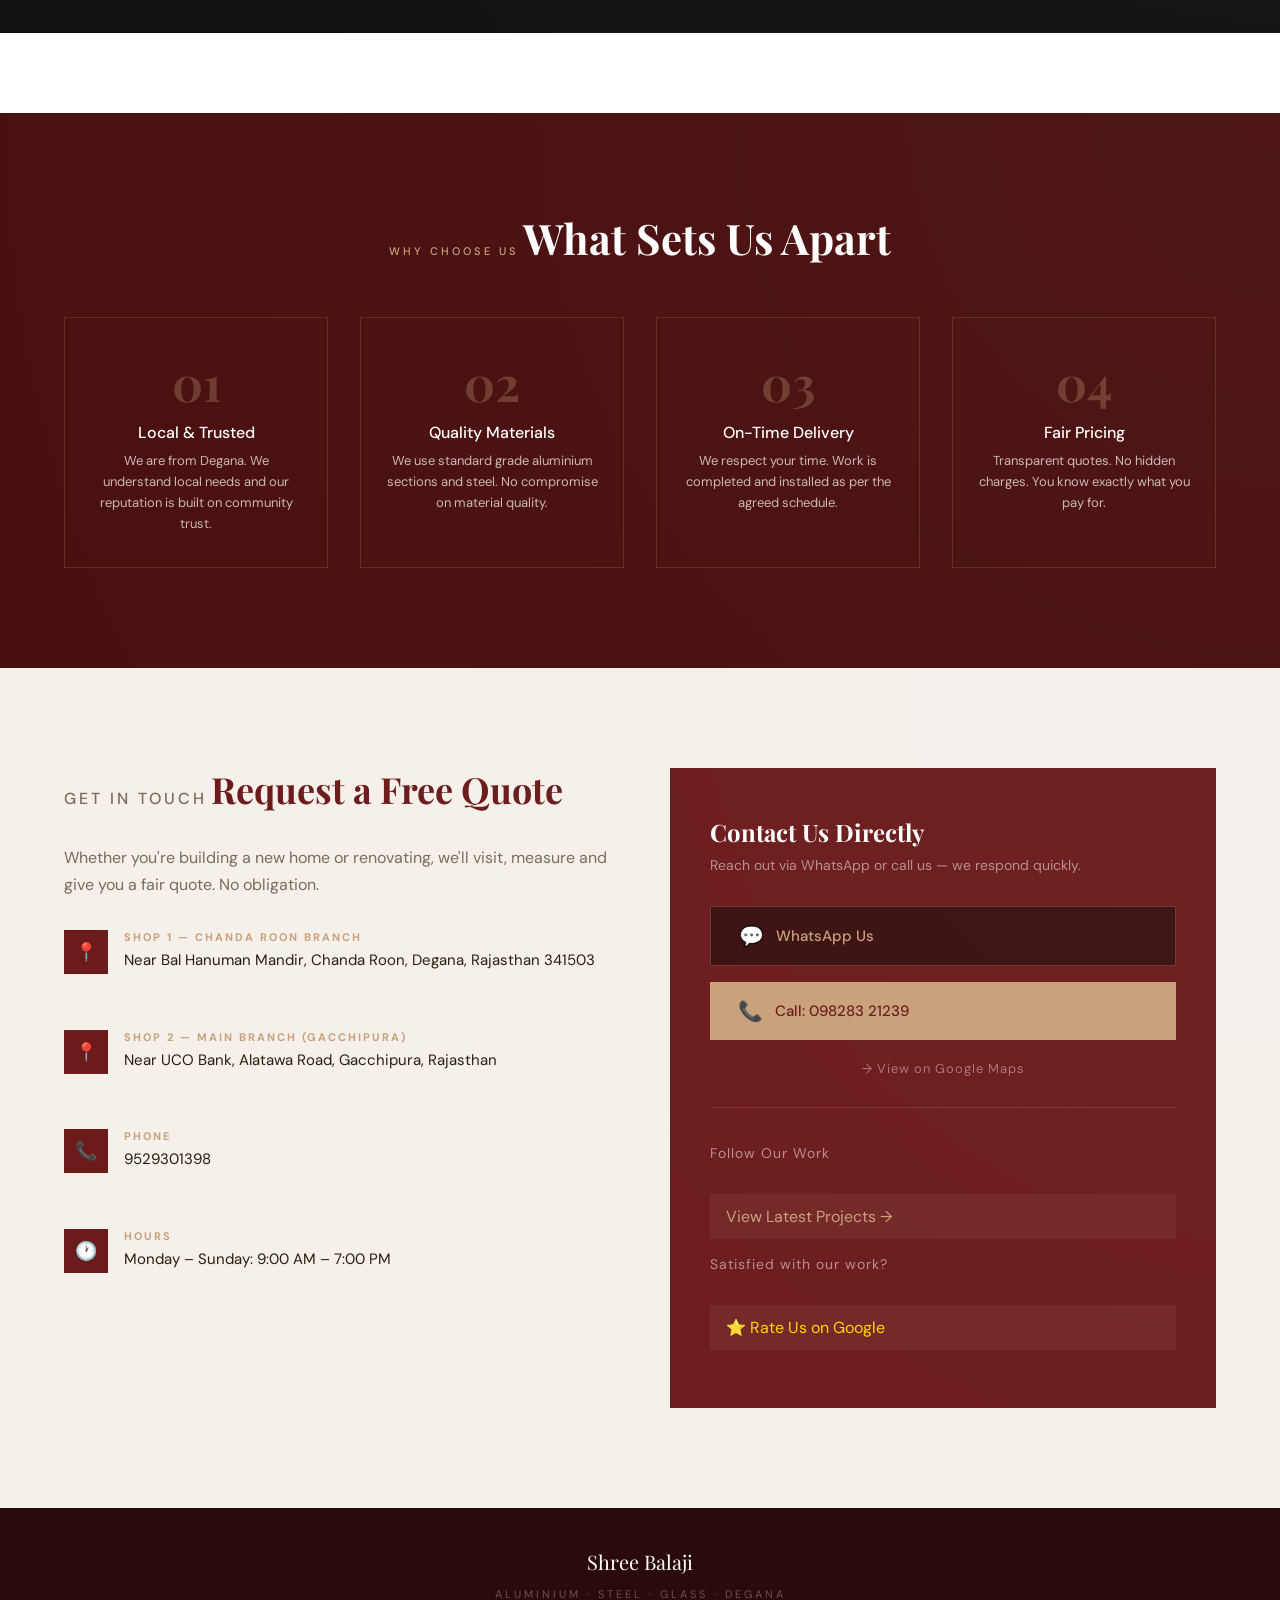
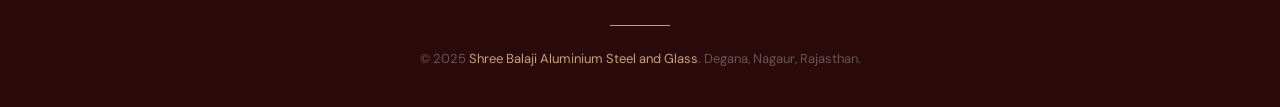
==== commit 7cf9ae0b: "Update index.html" ====
--- a/index.html
+++ b/index.html
@@ -168,7 +168,7 @@
    </a>
 
    
- <a href="custom.html">Custom Fabrication</a>
+   <a href="custom.html" class="product-card">
       <div class="product-icon">✨</div>
       <h3 class="product-title">Custom Fabrication </h3>
       <p class="product-desc">Have a unique requirement? We fabricate custom aluminium and steel work to your design.</p>
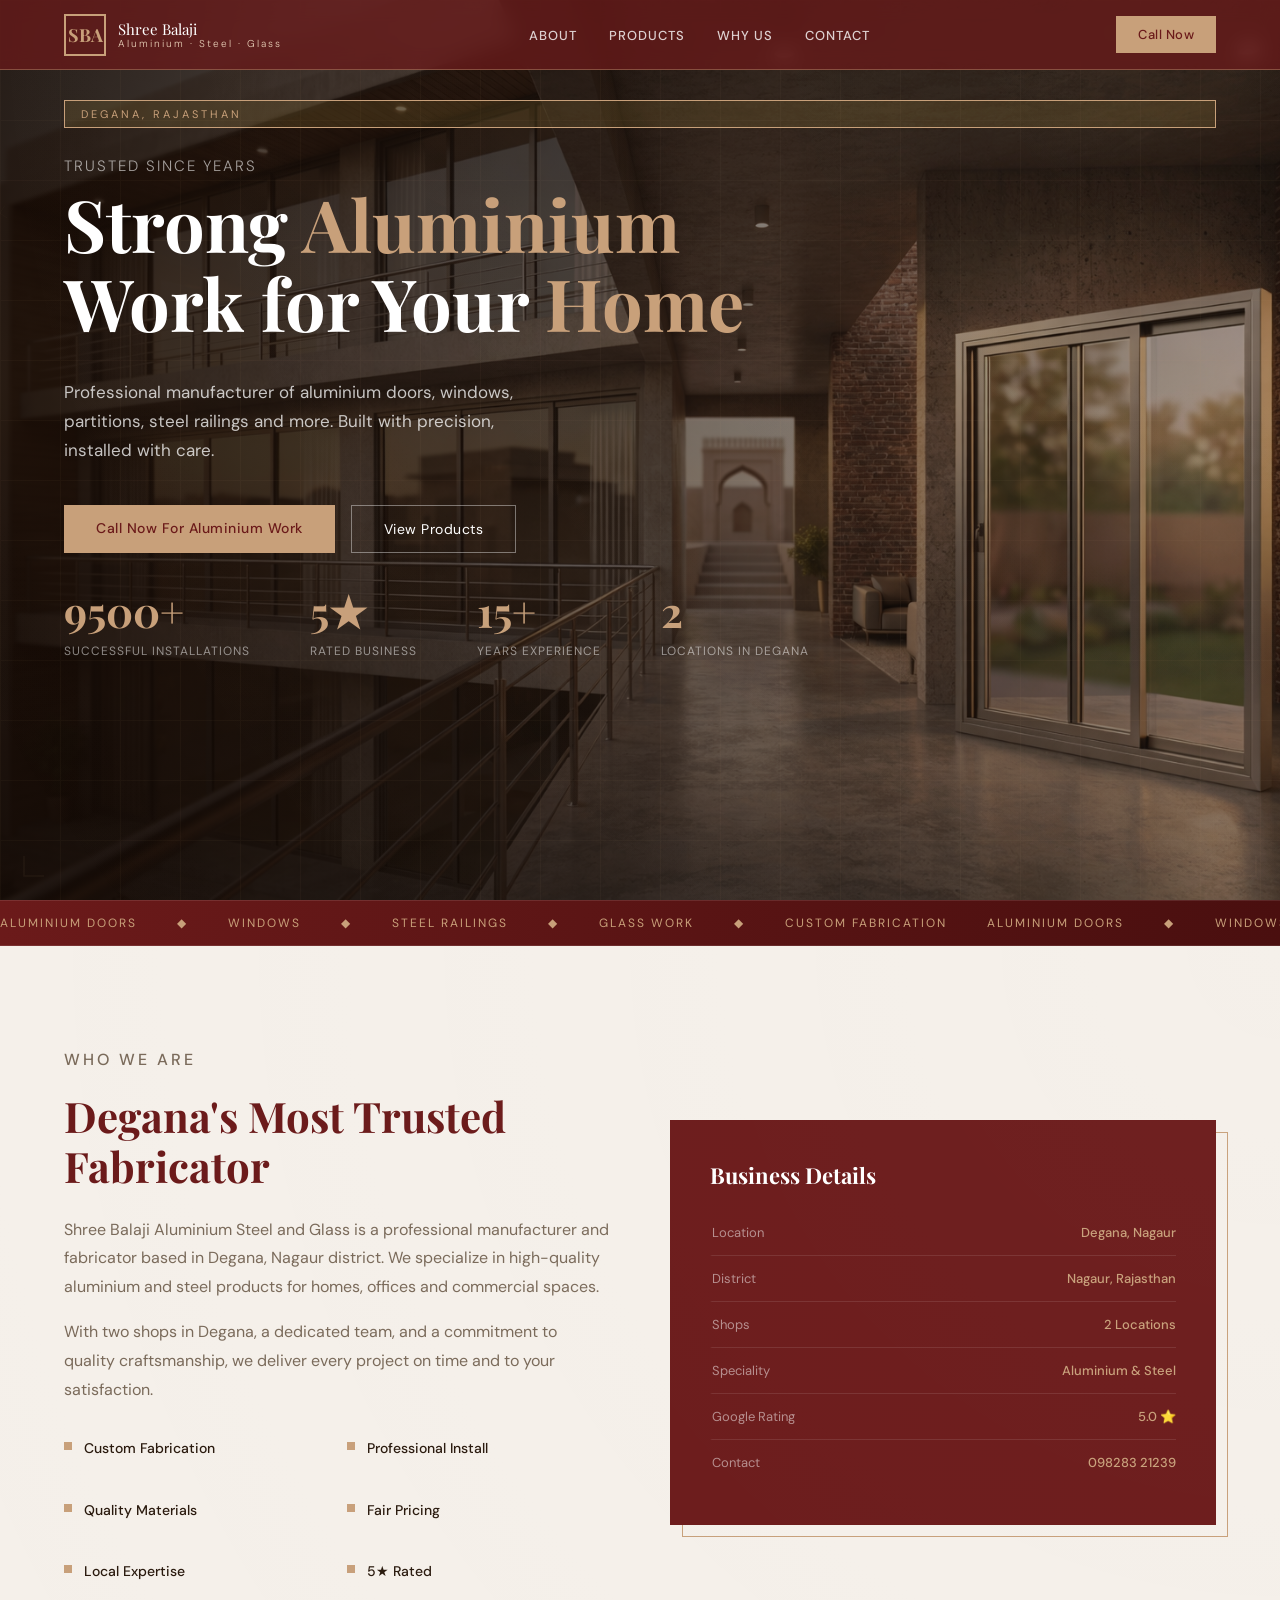
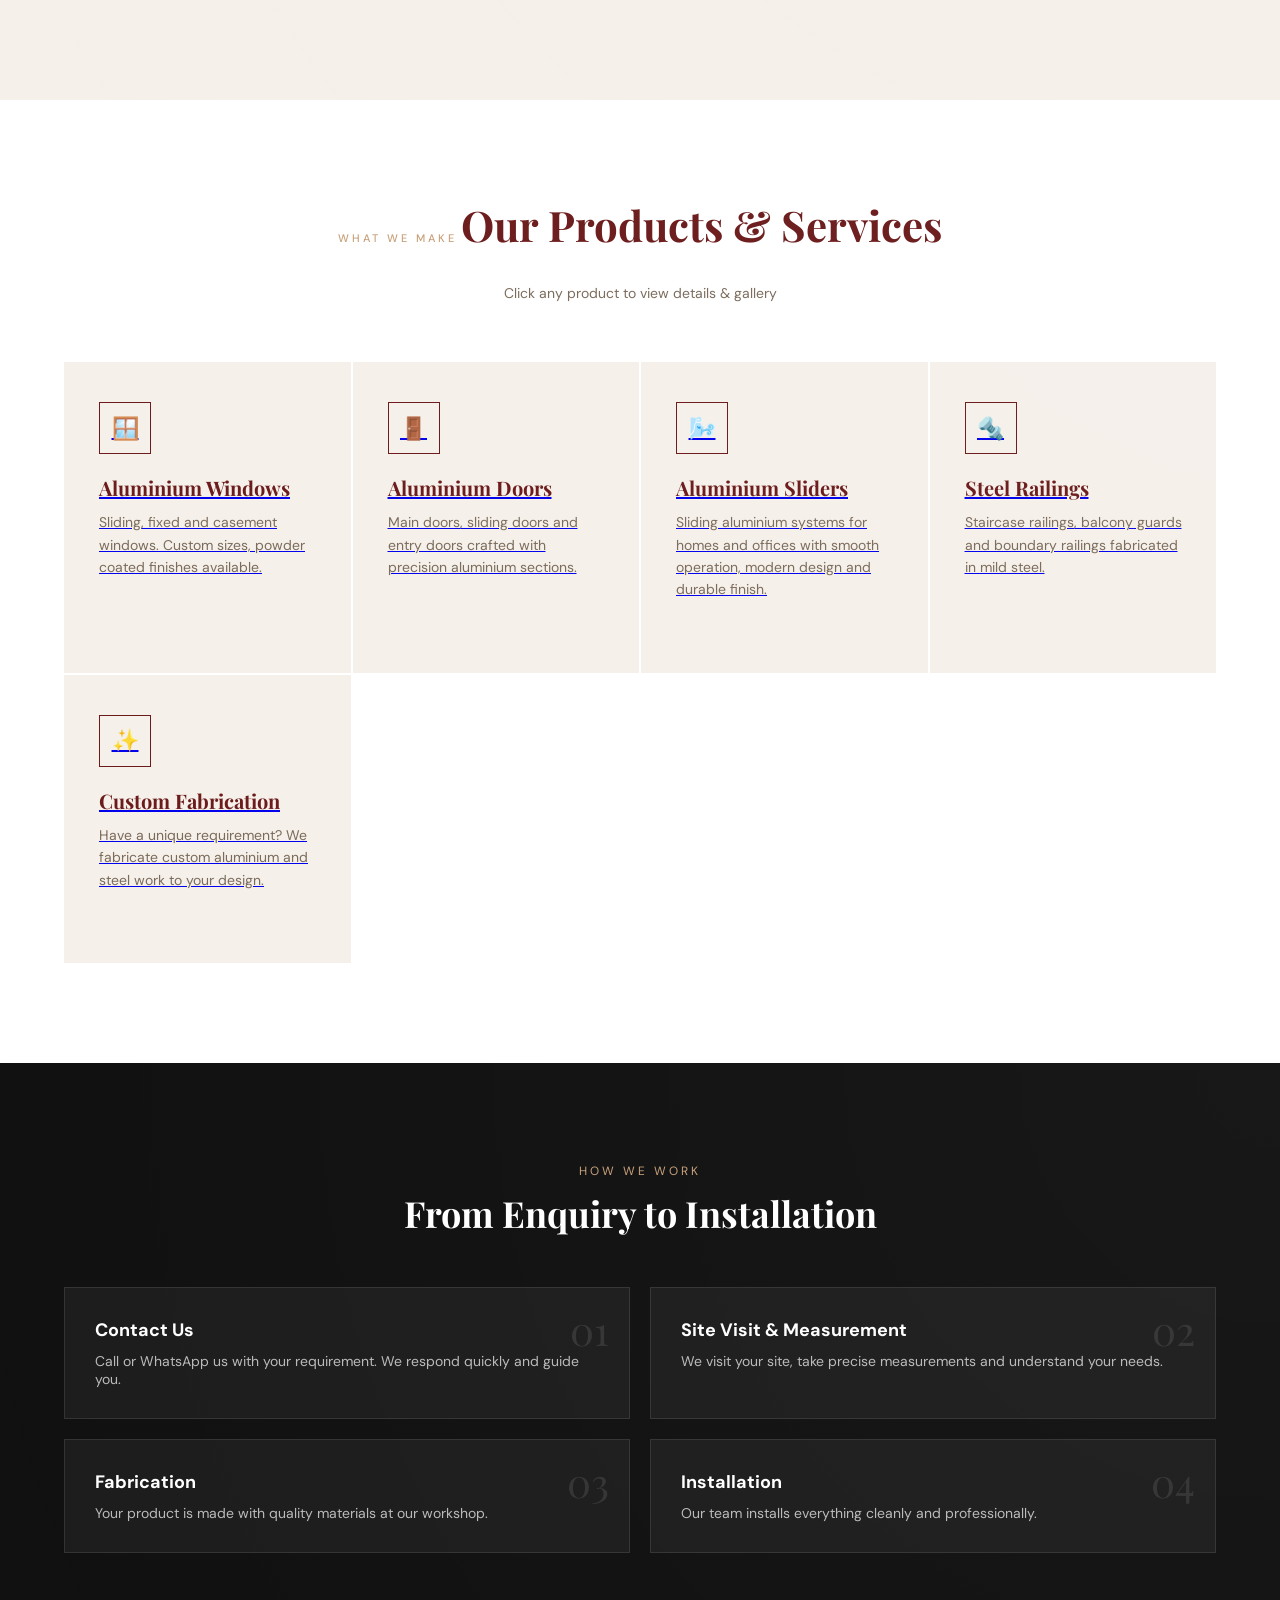
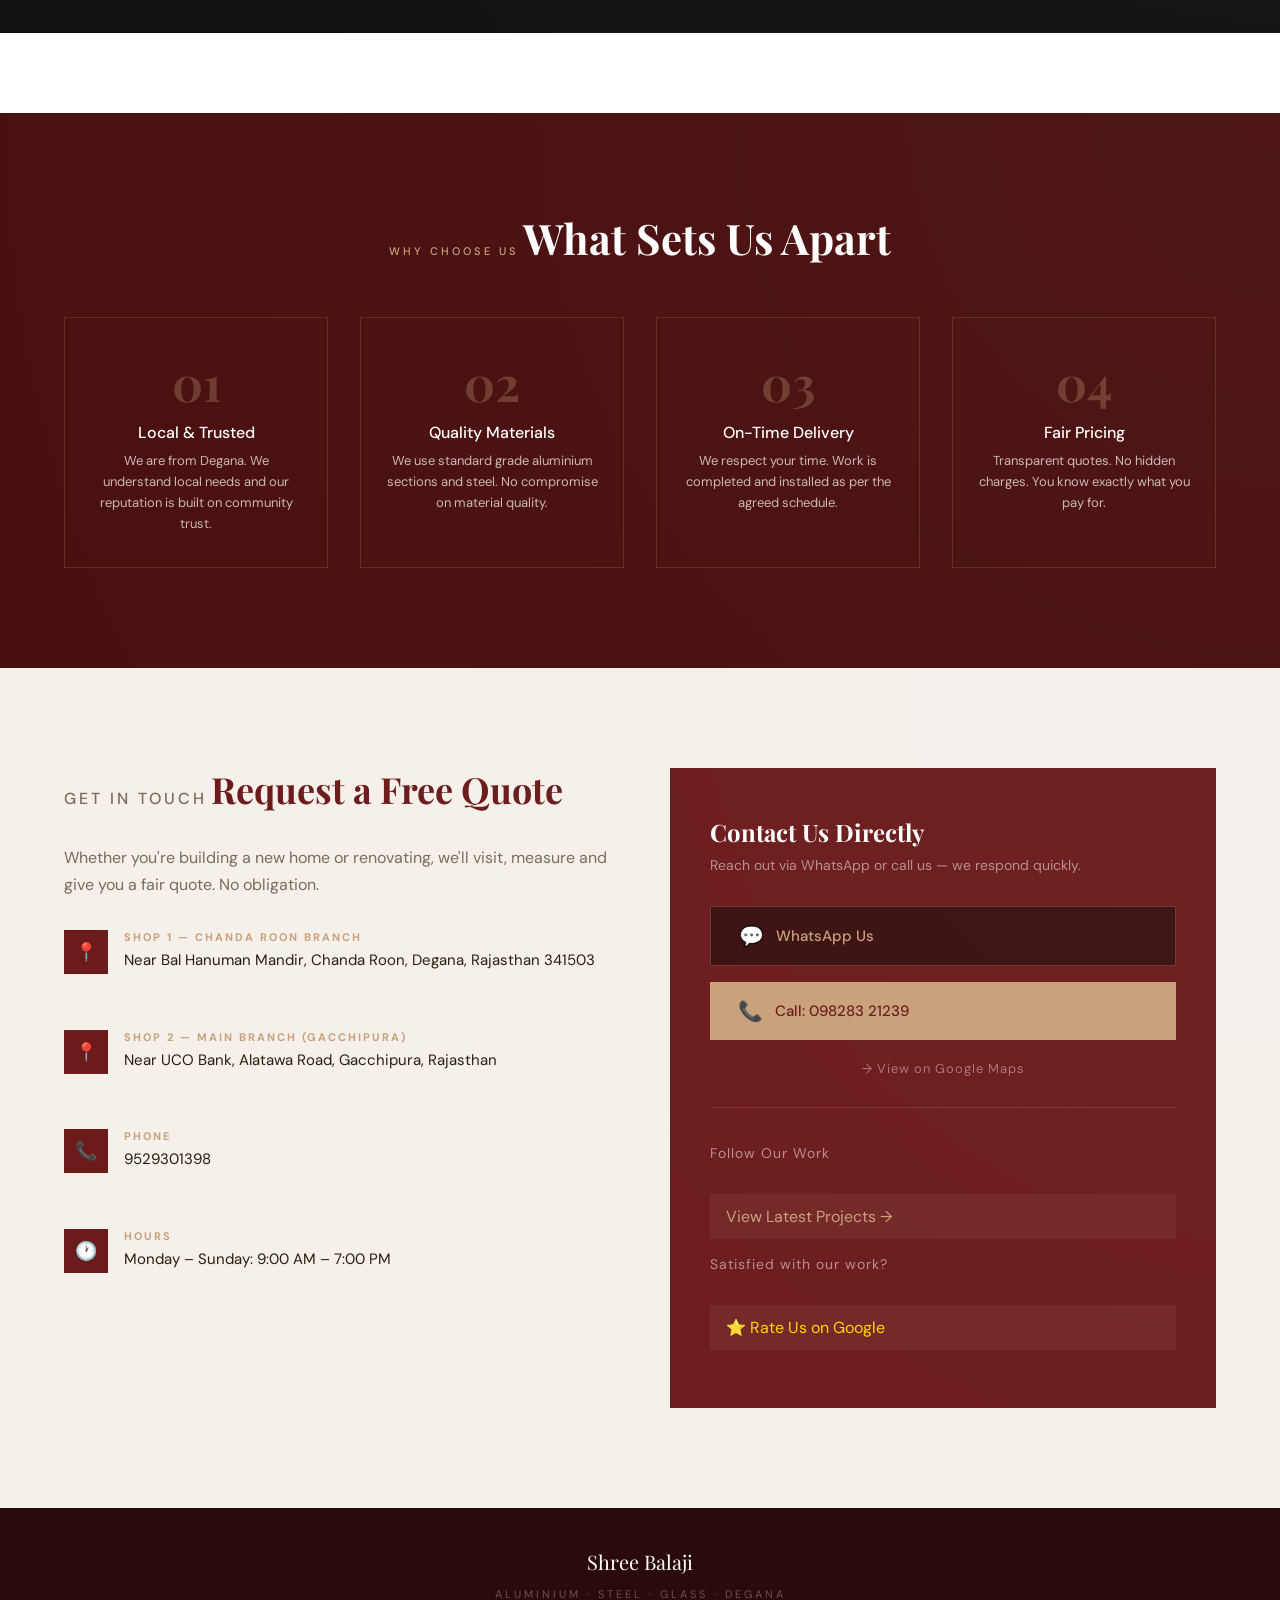
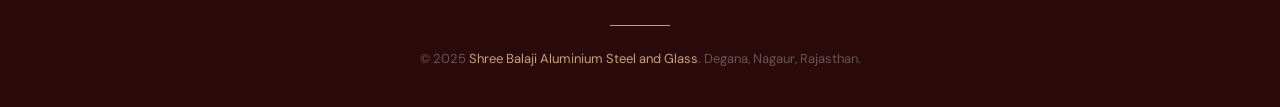
==== commit 0f4b3774: "Update index.html" ====
--- a/index.html
+++ b/index.html
@@ -176,36 +176,47 @@
    </a>
 </section>
 
- <section class="process">
+<section class="process">
   <div class="process-header">
-    <p class="process-tag">How We Work</p>
+    <p class="process-tag">HOW WE WORK</p>
     <h2>From Enquiry to Installation</h2>
   </div>
-
   <div class="process-grid">
 
-    <div class="process-card">
-      <div class="step-number">01</div>
-      <h3>Contact Us</h3>
-      <p>Call or WhatsApp us with your requirement. We respond quickly and guide you.</p>
-    </div>
-
-    <div class="process-card">
-      <div class="step-number">02</div>
-      <h3>Site Visit & Measurement</h3>
-      <p>We visit your site, take precise measurements and understand your needs.</p>
-    </div>
-
-    <div class="process-card">
-      <div class="step-number">03</div>
-      <h3>Fabrication</h3>
-      <p>Your product is made with quality materials at our workshop.</p>
-    </div>
-
-    <div class="process-card">
-      <div class="step-number">04</div>
-      <h3>Installation</h3>
-      <p>Our team installs everything cleanly and professionally.</p>
+    <div class="process-card" style="background-image: url('YOUR_IMAGE_01.jpg');">
+      <div class="process-card-overlay"></div>
+      <div class="process-card-content">
+        <div class="step-number">01</div>
+        <h3>Contact Us</h3>
+        <p>Call or WhatsApp us with your requirement. We respond quickly and guide you.</p>
+      </div>
+    </div>
+
+    <div class="process-card" style="background-image: url('YOUR_IMAGE_02.jpg');">
+      <div class="process-card-overlay"></div>
+      <div class="process-card-content">
+        <div class="step-number">02</div>
+        <h3>Site Visit & Measurement</h3>
+        <p>We visit your site, take precise measurements and understand your needs.</p>
+      </div>
+    </div>
+
+    <div class="process-card" style="background-image: url('YOUR_IMAGE_03.jpg');">
+      <div class="process-card-overlay"></div>
+      <div class="process-card-content">
+        <div class="step-number">03</div>
+        <h3>Fabrication</h3>
+        <p>Your product is made with quality materials at our workshop.</p>
+      </div>
+    </div>
+
+    <div class="process-card" style="background-image: url('YOUR_IMAGE_04.jpg');">
+      <div class="process-card-overlay"></div>
+      <div class="process-card-content">
+        <div class="step-number">04</div>
+        <h3>Installation</h3>
+        <p>Our team installs everything cleanly and professionally.</p>
+      </div>
     </div>
 
   </div>
--- a/style.css
+++ b/style.css
@@ -126,7 +126,6 @@
   }
   .hero-card-icon { font-size: 28px; }
   .hero-card p { font-size: 10px; color: rgba(255,255,255,0.5); letter-spacing: 1px; text-transform: uppercase; }
-  .stat { }
   .stat-num { font-family: 'Playfair Display', serif; font-size: 42px; color: var(--gold); font-weight: 700; }
   .stat-label { font-size: 12px; color: rgba(255,255,255,0.5); letter-spacing: 1px; text-transform: uppercase; margin-top: 4px; }
    .hero-stats {
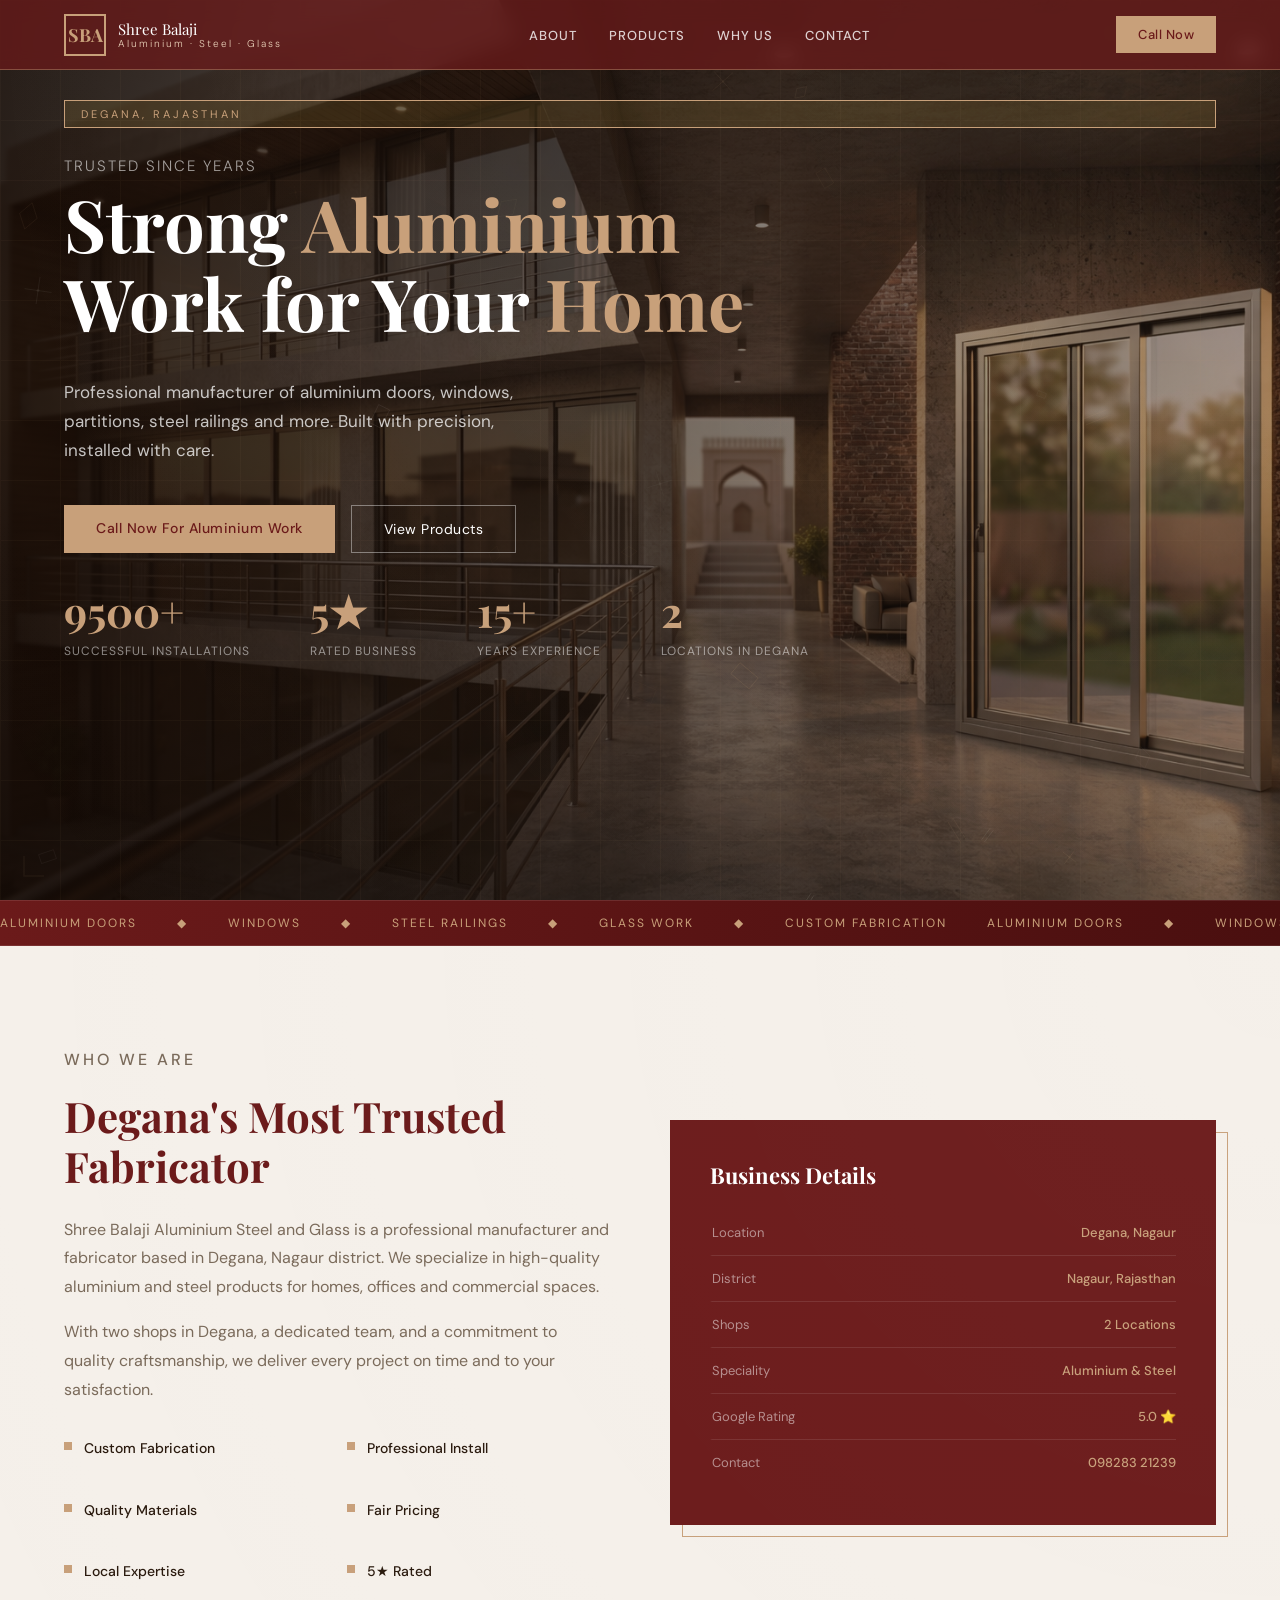
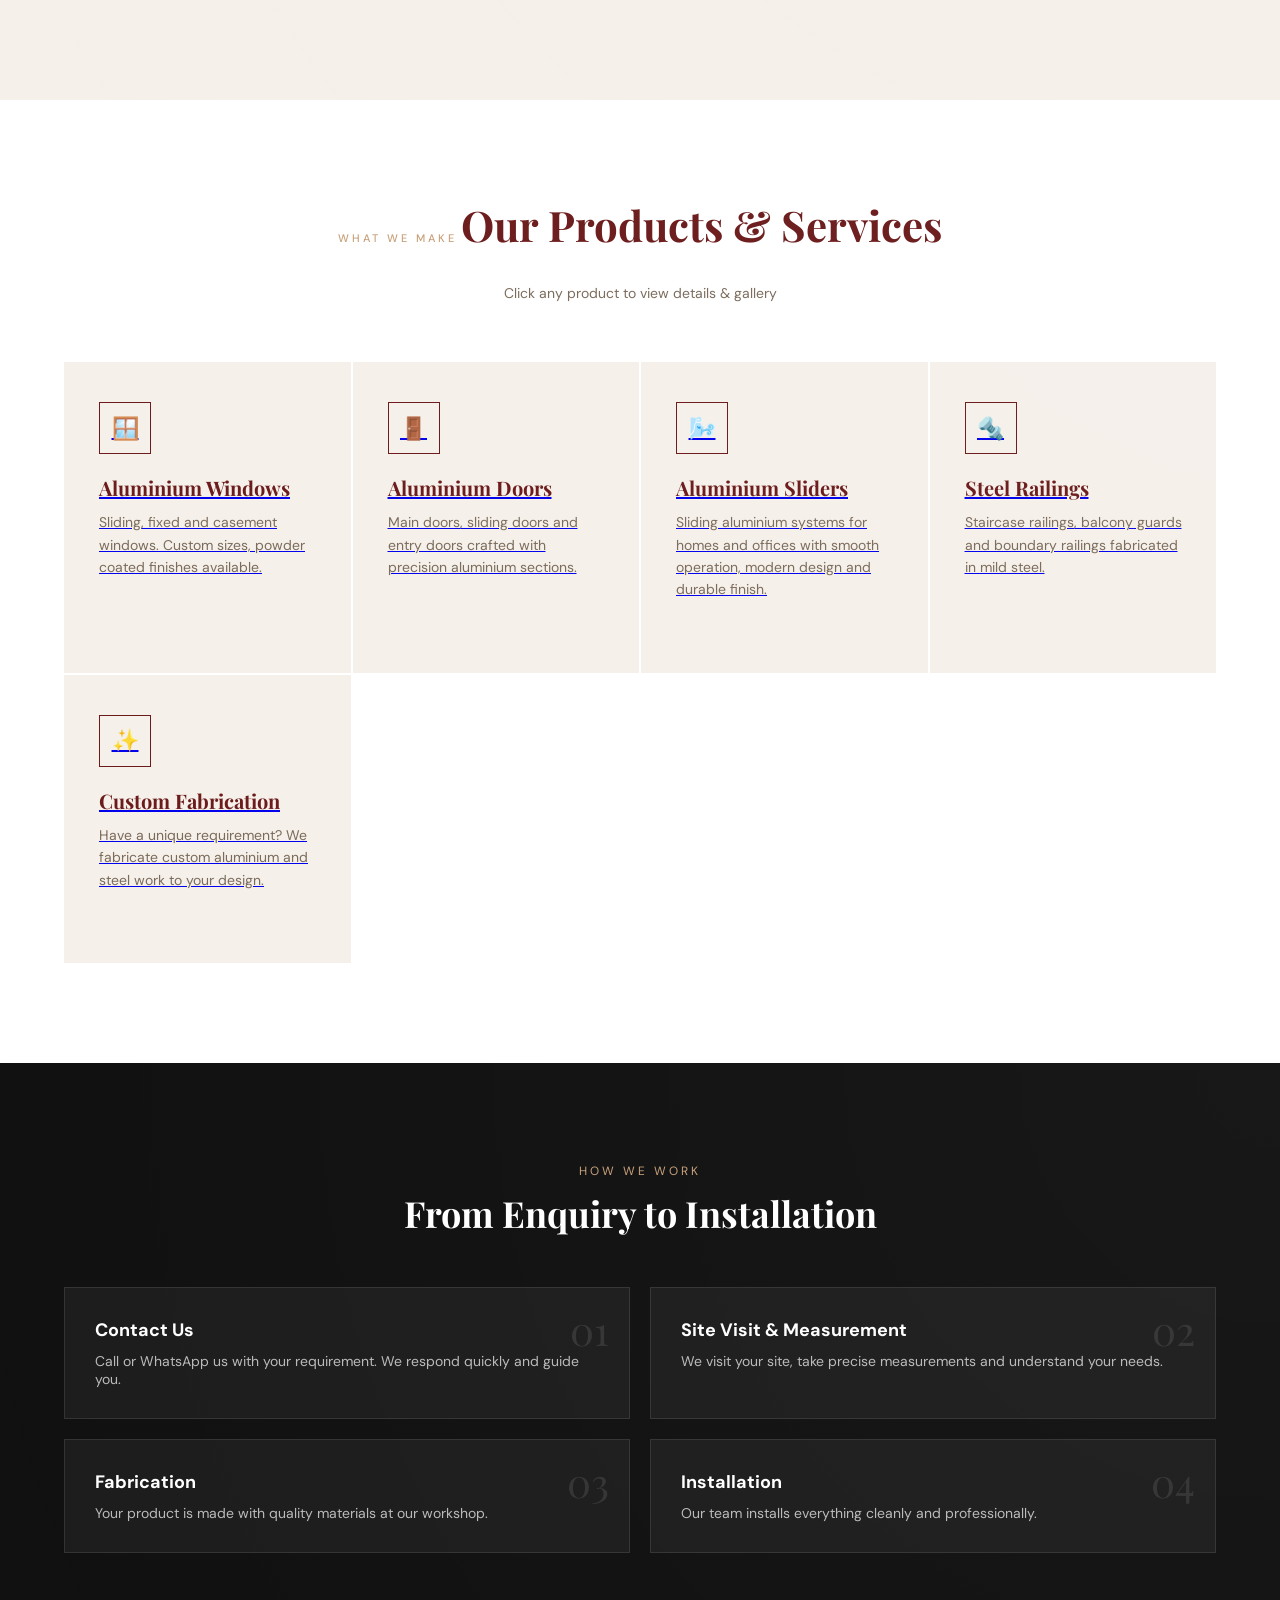
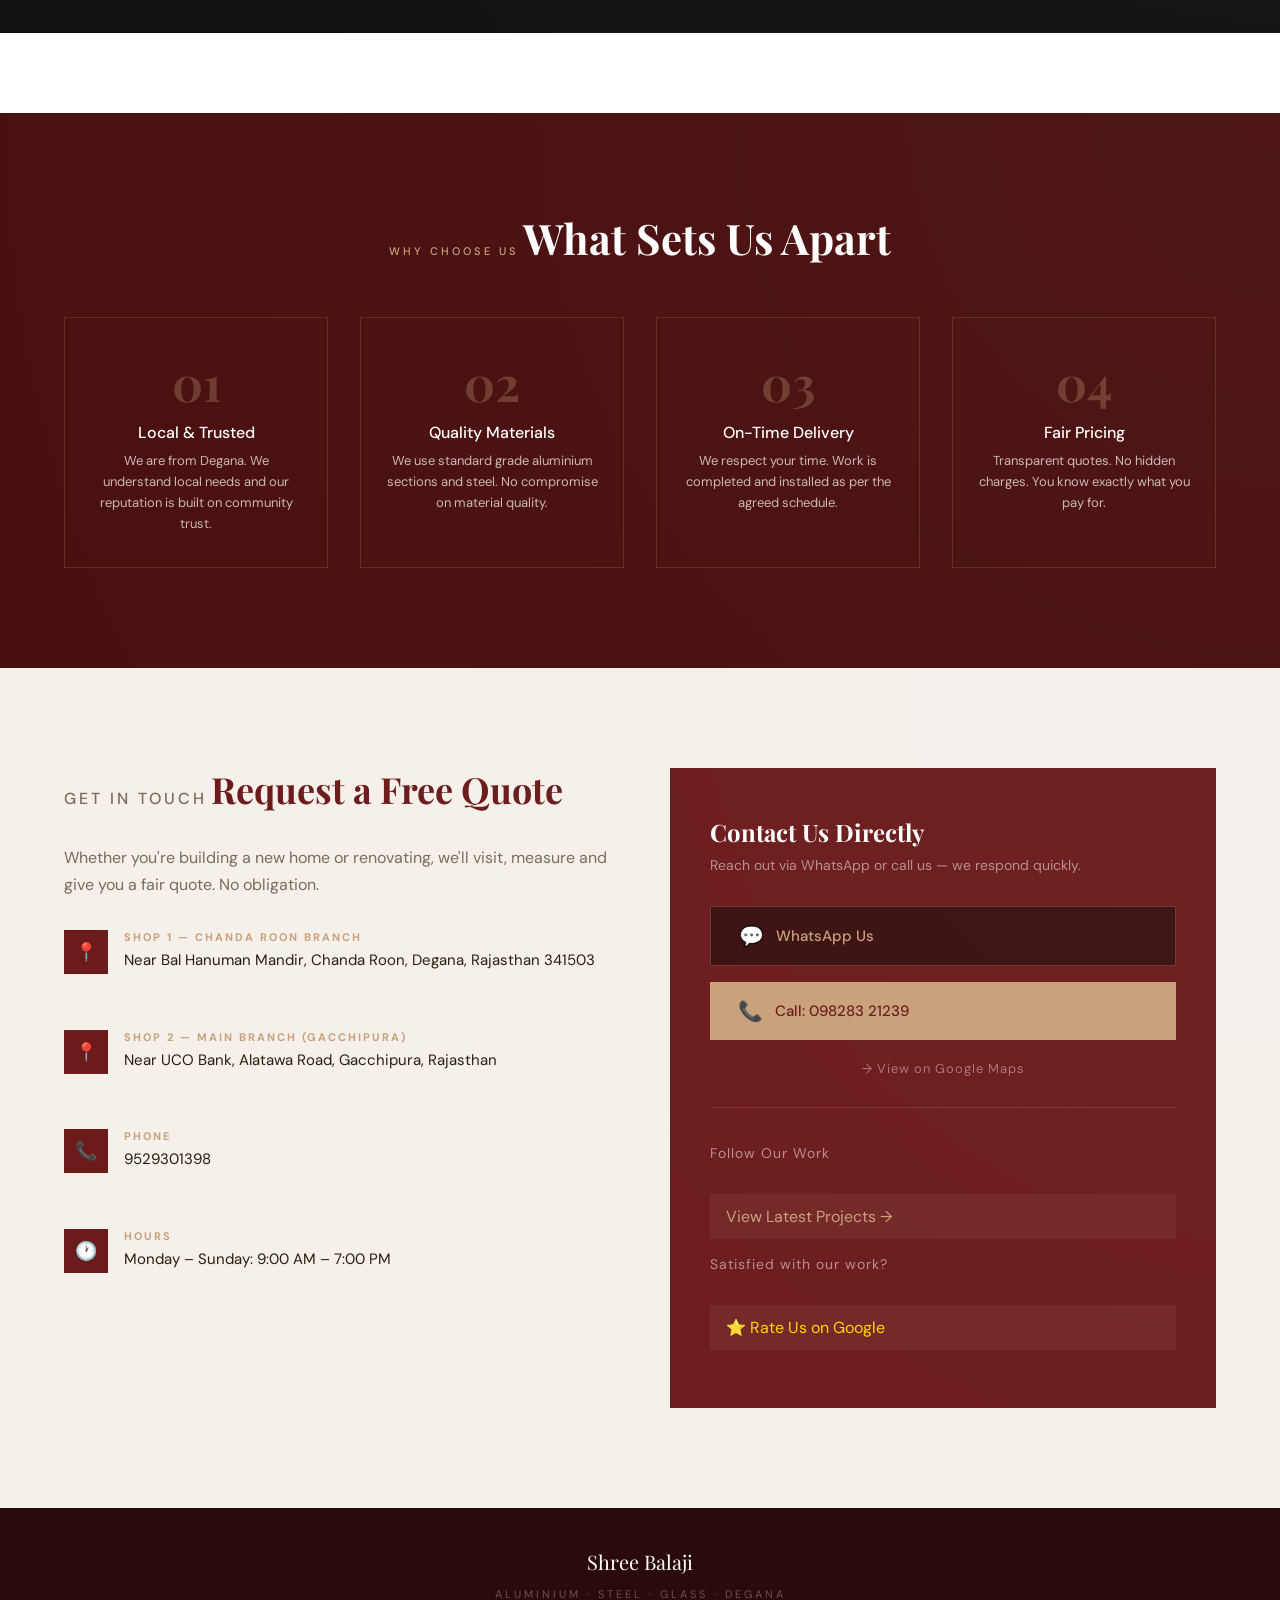
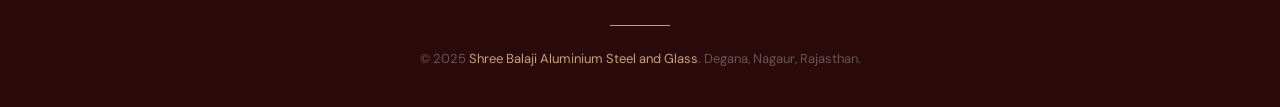
==== commit 0b82748b: "Update index.html" ====
--- a/index.html
+++ b/index.html
@@ -183,7 +183,7 @@
   </div>
   <div class="process-grid">
 
-    <div class="process-card" style="background-image: url('YOUR_IMAGE_01.jpg');">
+   <div class="process-card" style="background-image: url('YOUR_IMAGE_01.png');">
       <div class="process-card-overlay"></div>
       <div class="process-card-content">
         <div class="step-number">01</div>
@@ -192,7 +192,7 @@
       </div>
     </div>
 
-    <div class="process-card" style="background-image: url('YOUR_IMAGE_02.jpg');">
+  <div class="process-card" style="background-image: url('YOUR_IMAGE_01.png');">
       <div class="process-card-overlay"></div>
       <div class="process-card-content">
         <div class="step-number">02</div>
@@ -201,7 +201,7 @@
       </div>
     </div>
 
-    <div class="process-card" style="background-image: url('YOUR_IMAGE_03.jpg');">
+    <div class="process-card" style="background-image: url('YOUR_IMAGE_01.png');">
       <div class="process-card-overlay"></div>
       <div class="process-card-content">
         <div class="step-number">03</div>
@@ -210,7 +210,7 @@
       </div>
     </div>
 
-    <div class="process-card" style="background-image: url('YOUR_IMAGE_04.jpg');">
+   <div class="process-card" style="background-image: url('YOUR_IMAGE_01.png');">
       <div class="process-card-overlay"></div>
       <div class="process-card-content">
         <div class="step-number">04</div>
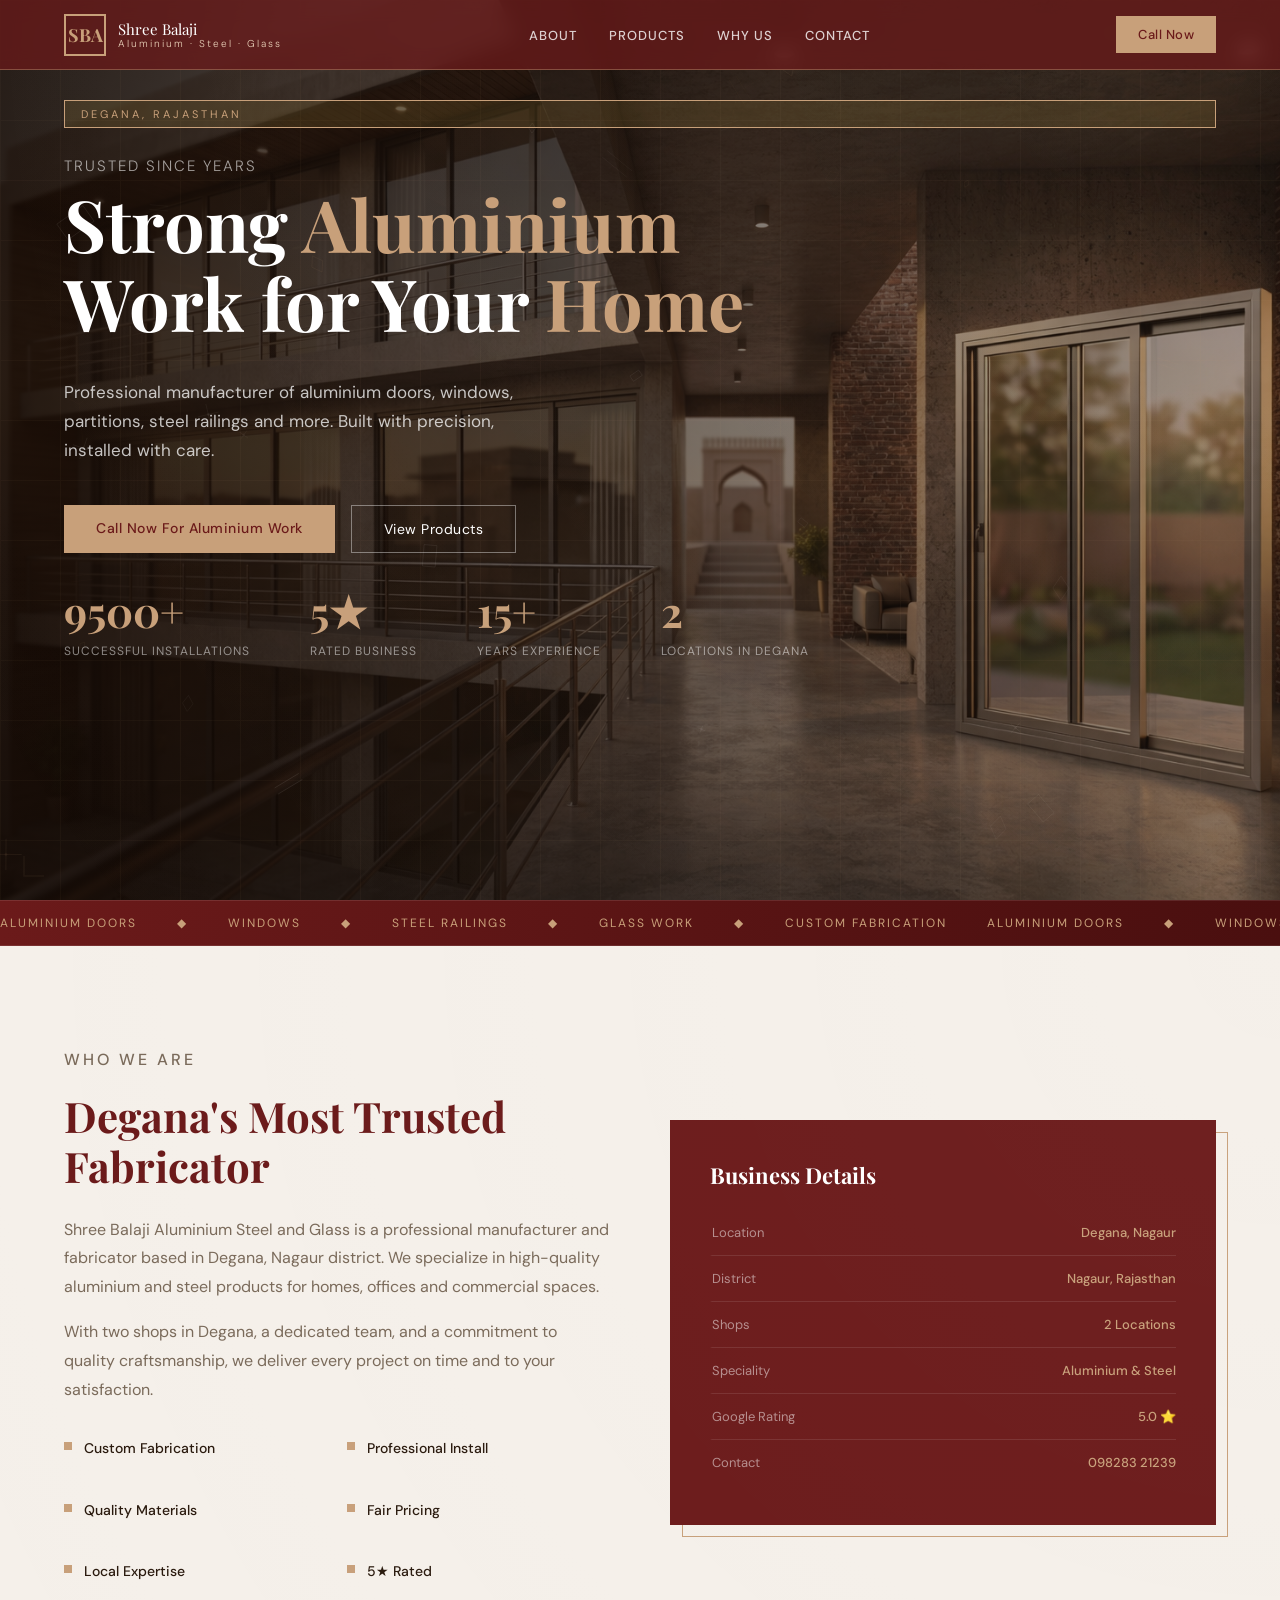
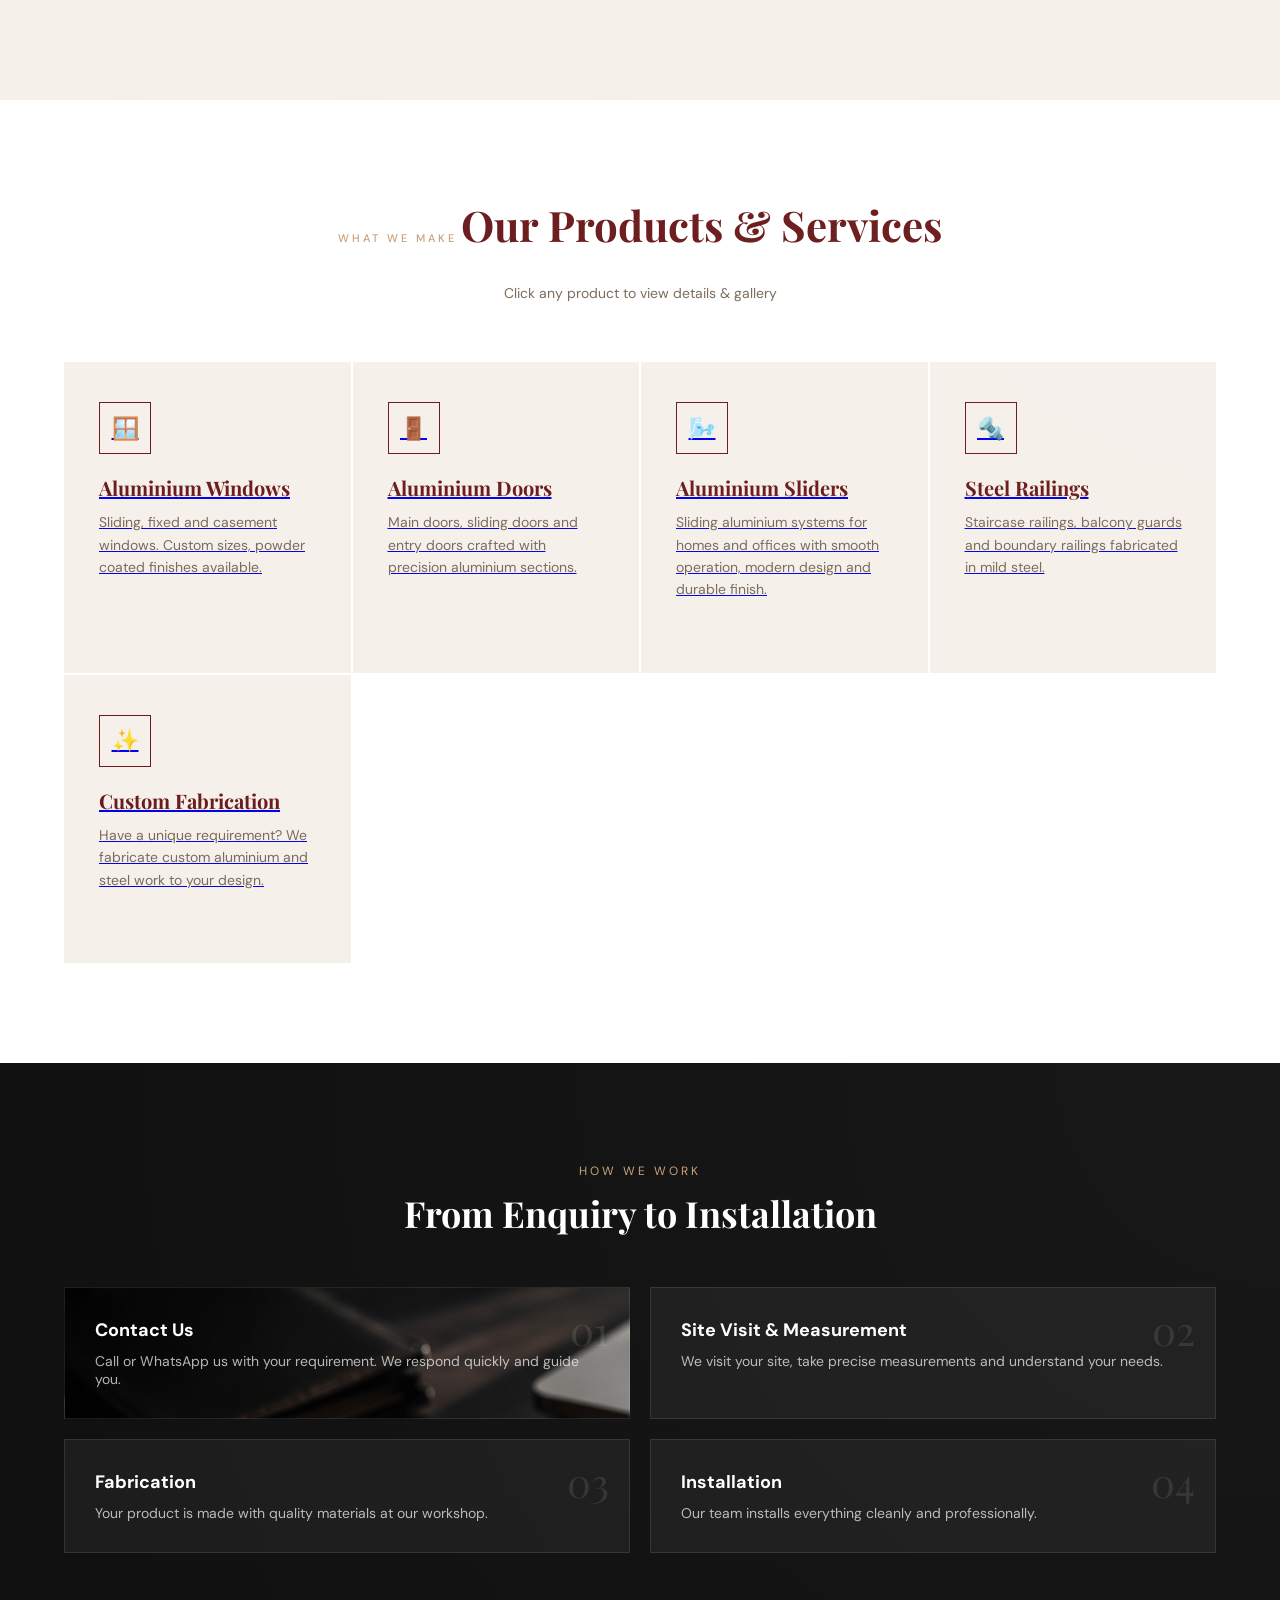
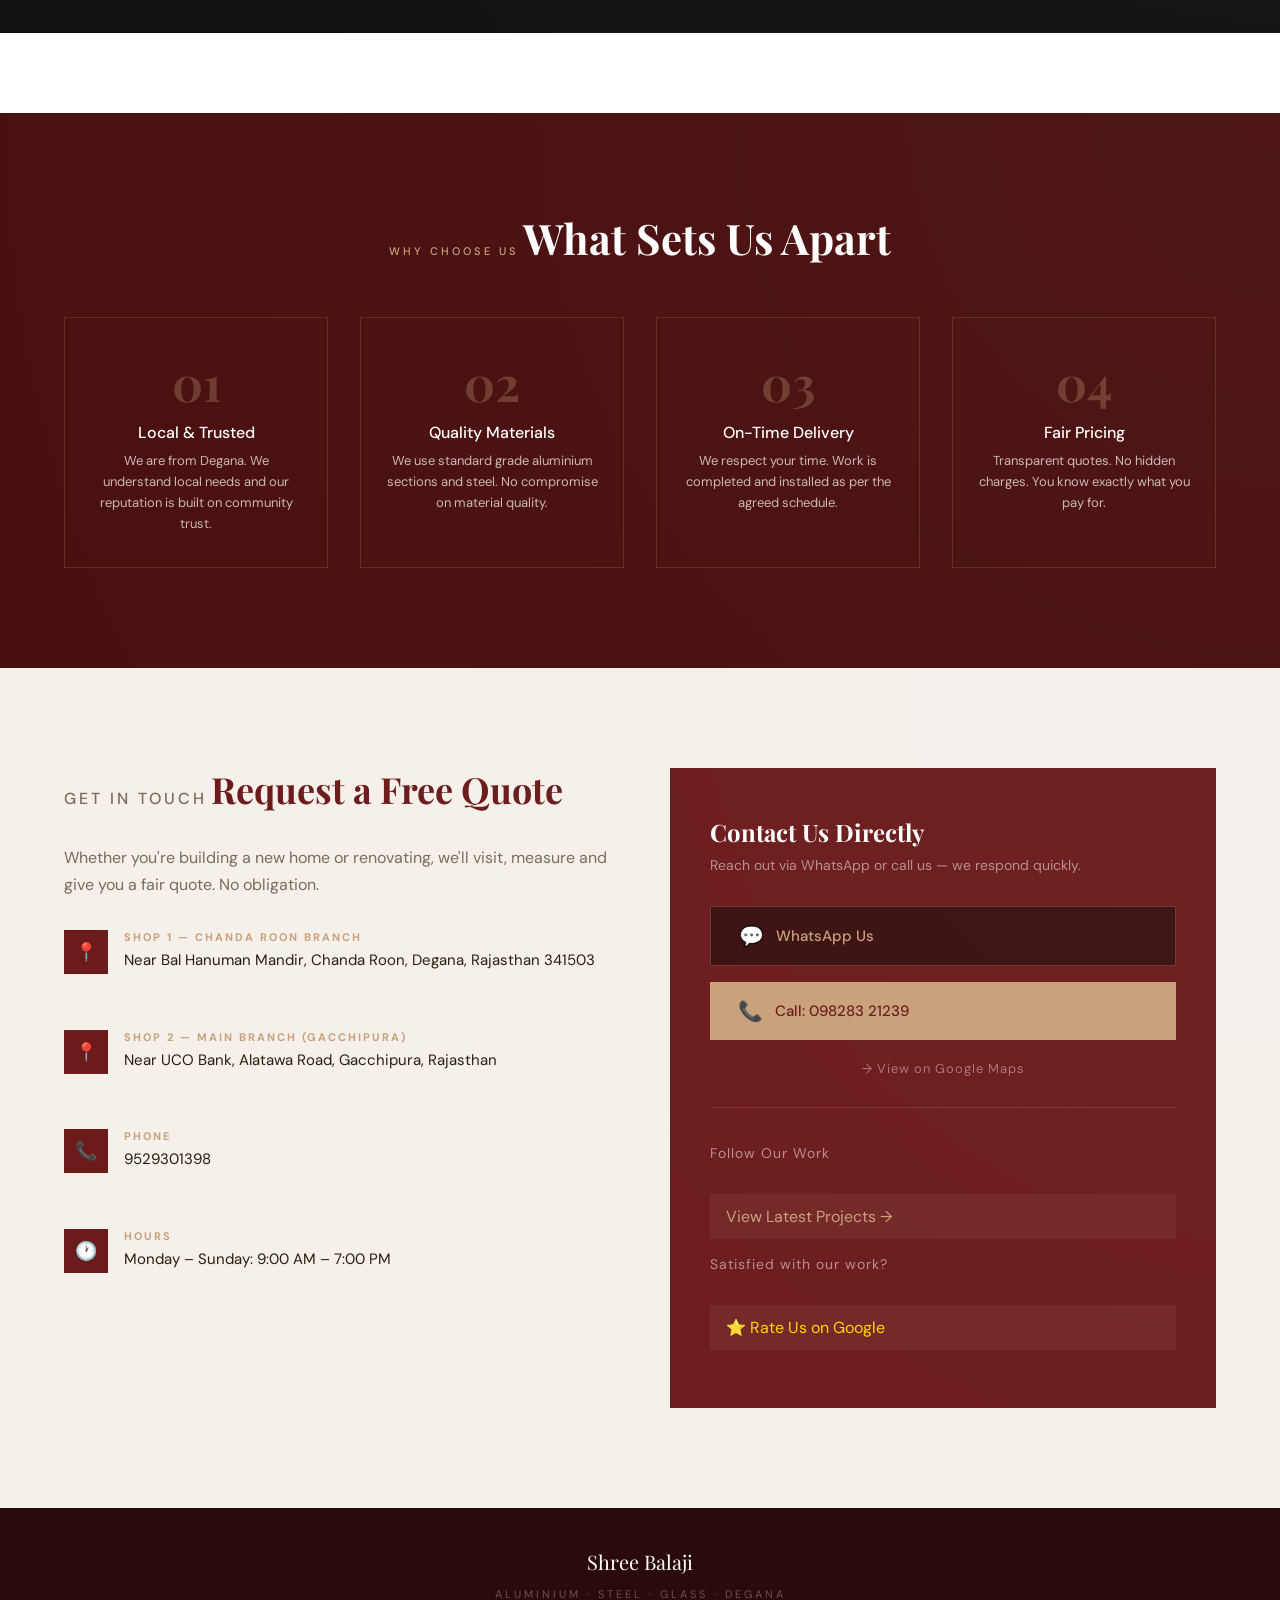
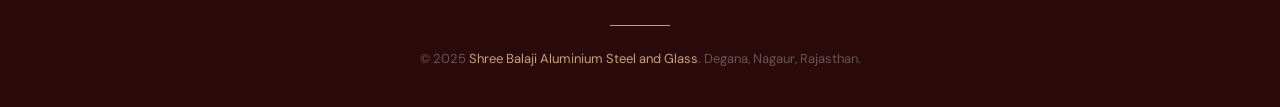
==== commit 0f069ba9: "Update index.html" ====
--- a/index.html
+++ b/index.html
@@ -183,7 +183,7 @@
   </div>
   <div class="process-grid">
 
-   <div class="process-card" style="background-image: url('YOUR_IMAGE_01.png');">
+   <div class="process-card" style="background-image: url('call.png');">
       <div class="process-card-overlay"></div>
       <div class="process-card-content">
         <div class="step-number">01</div>
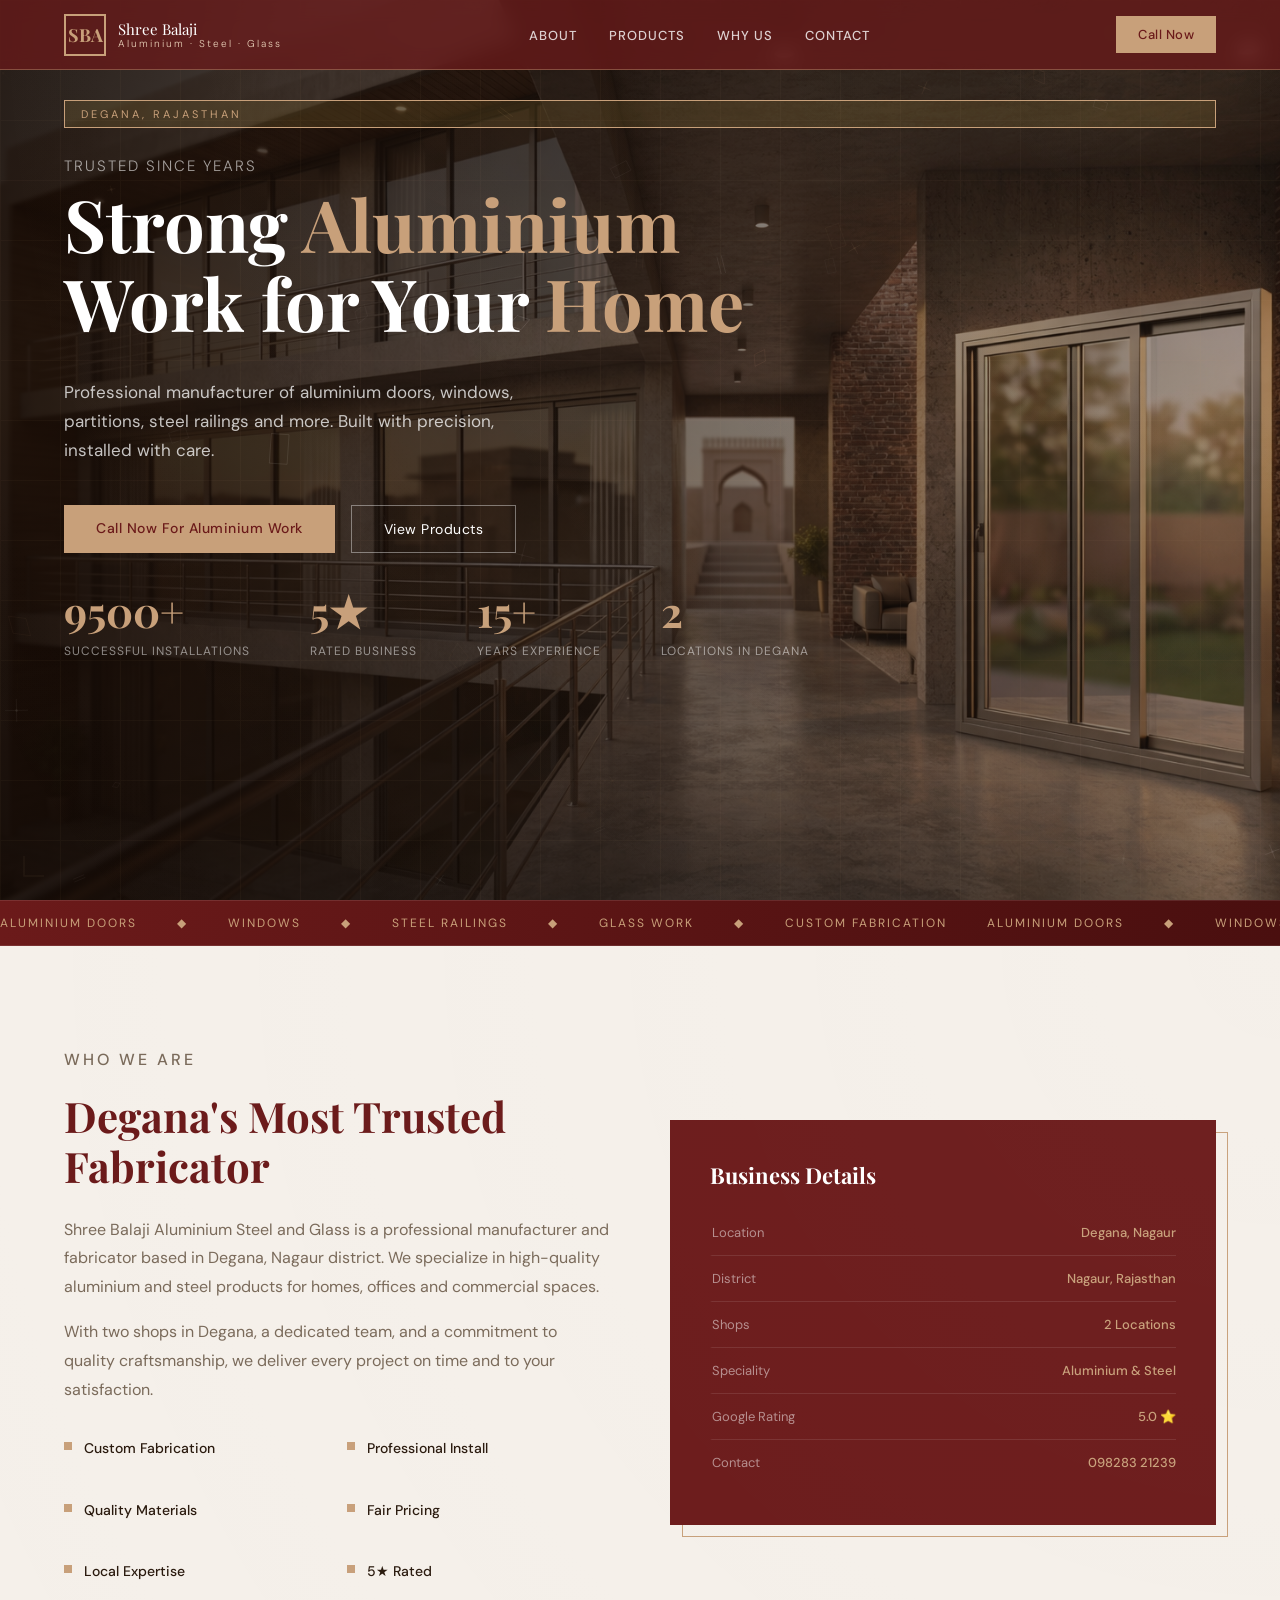
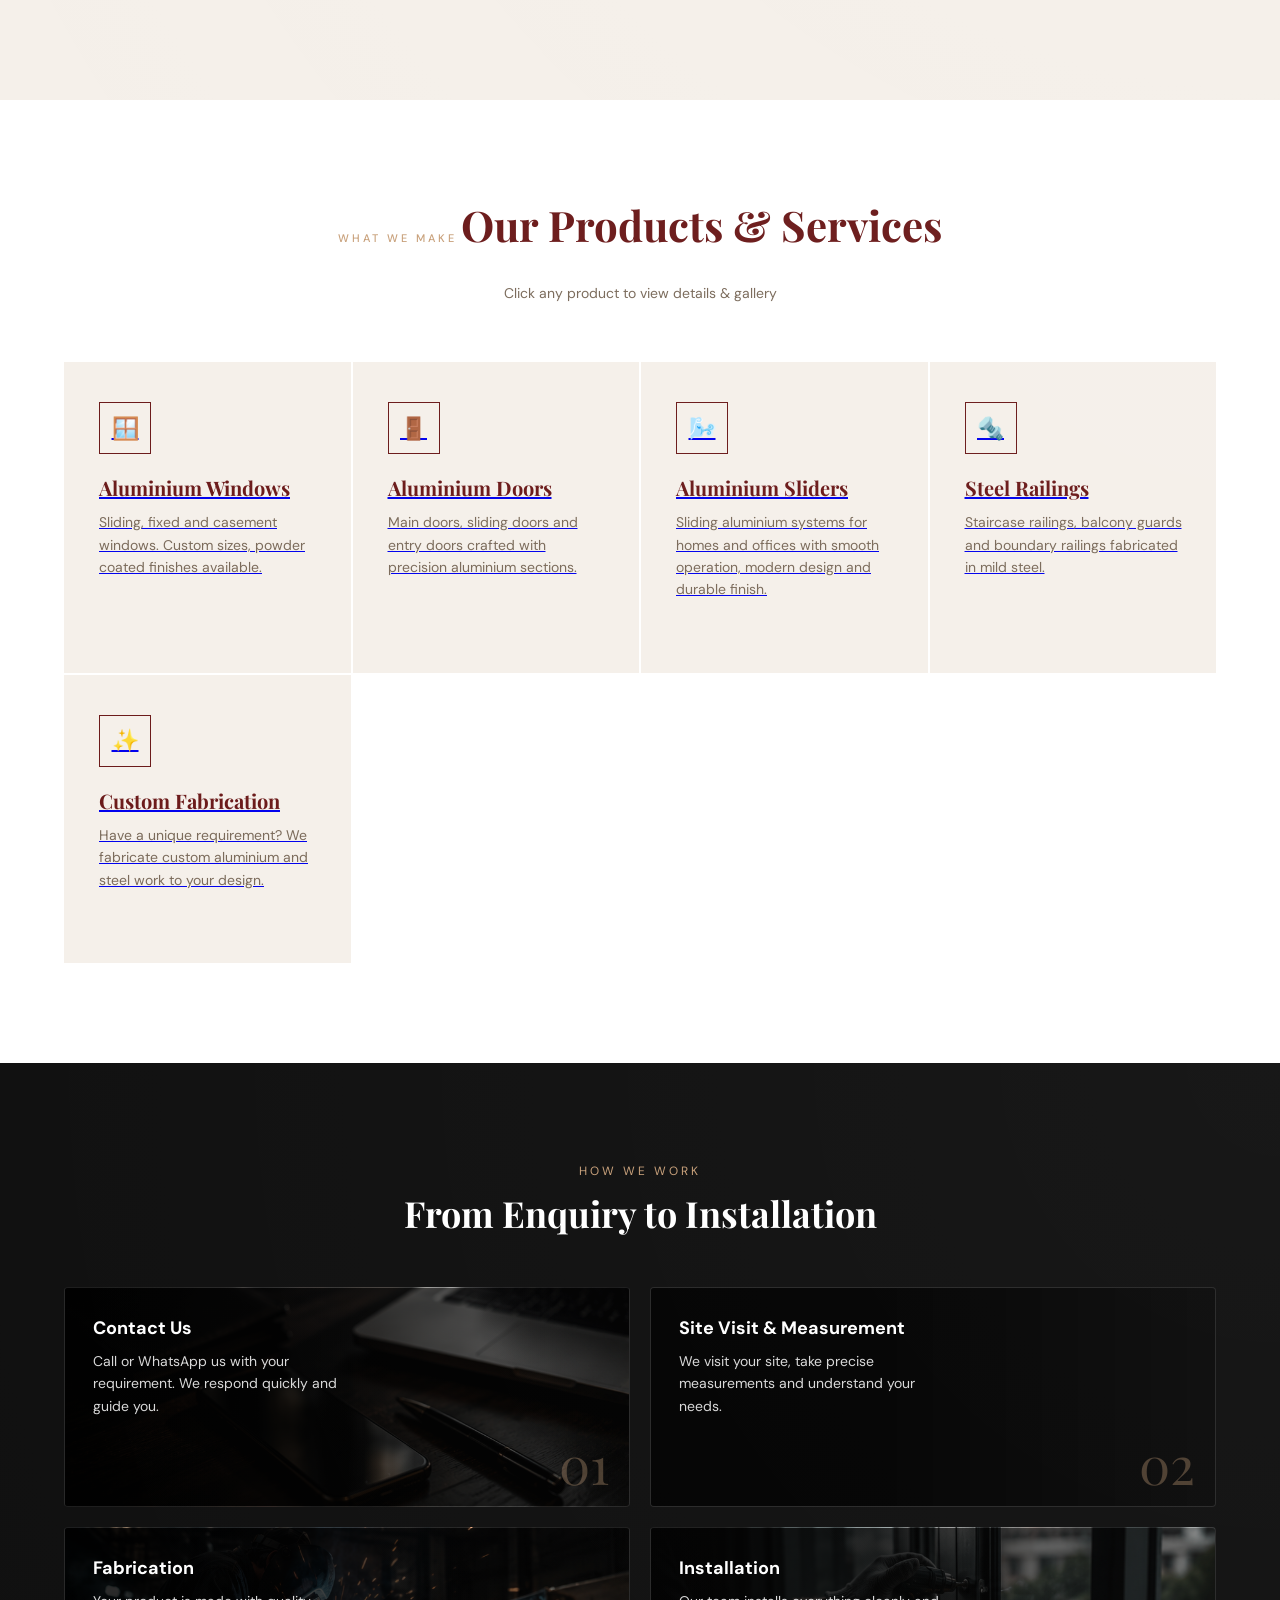
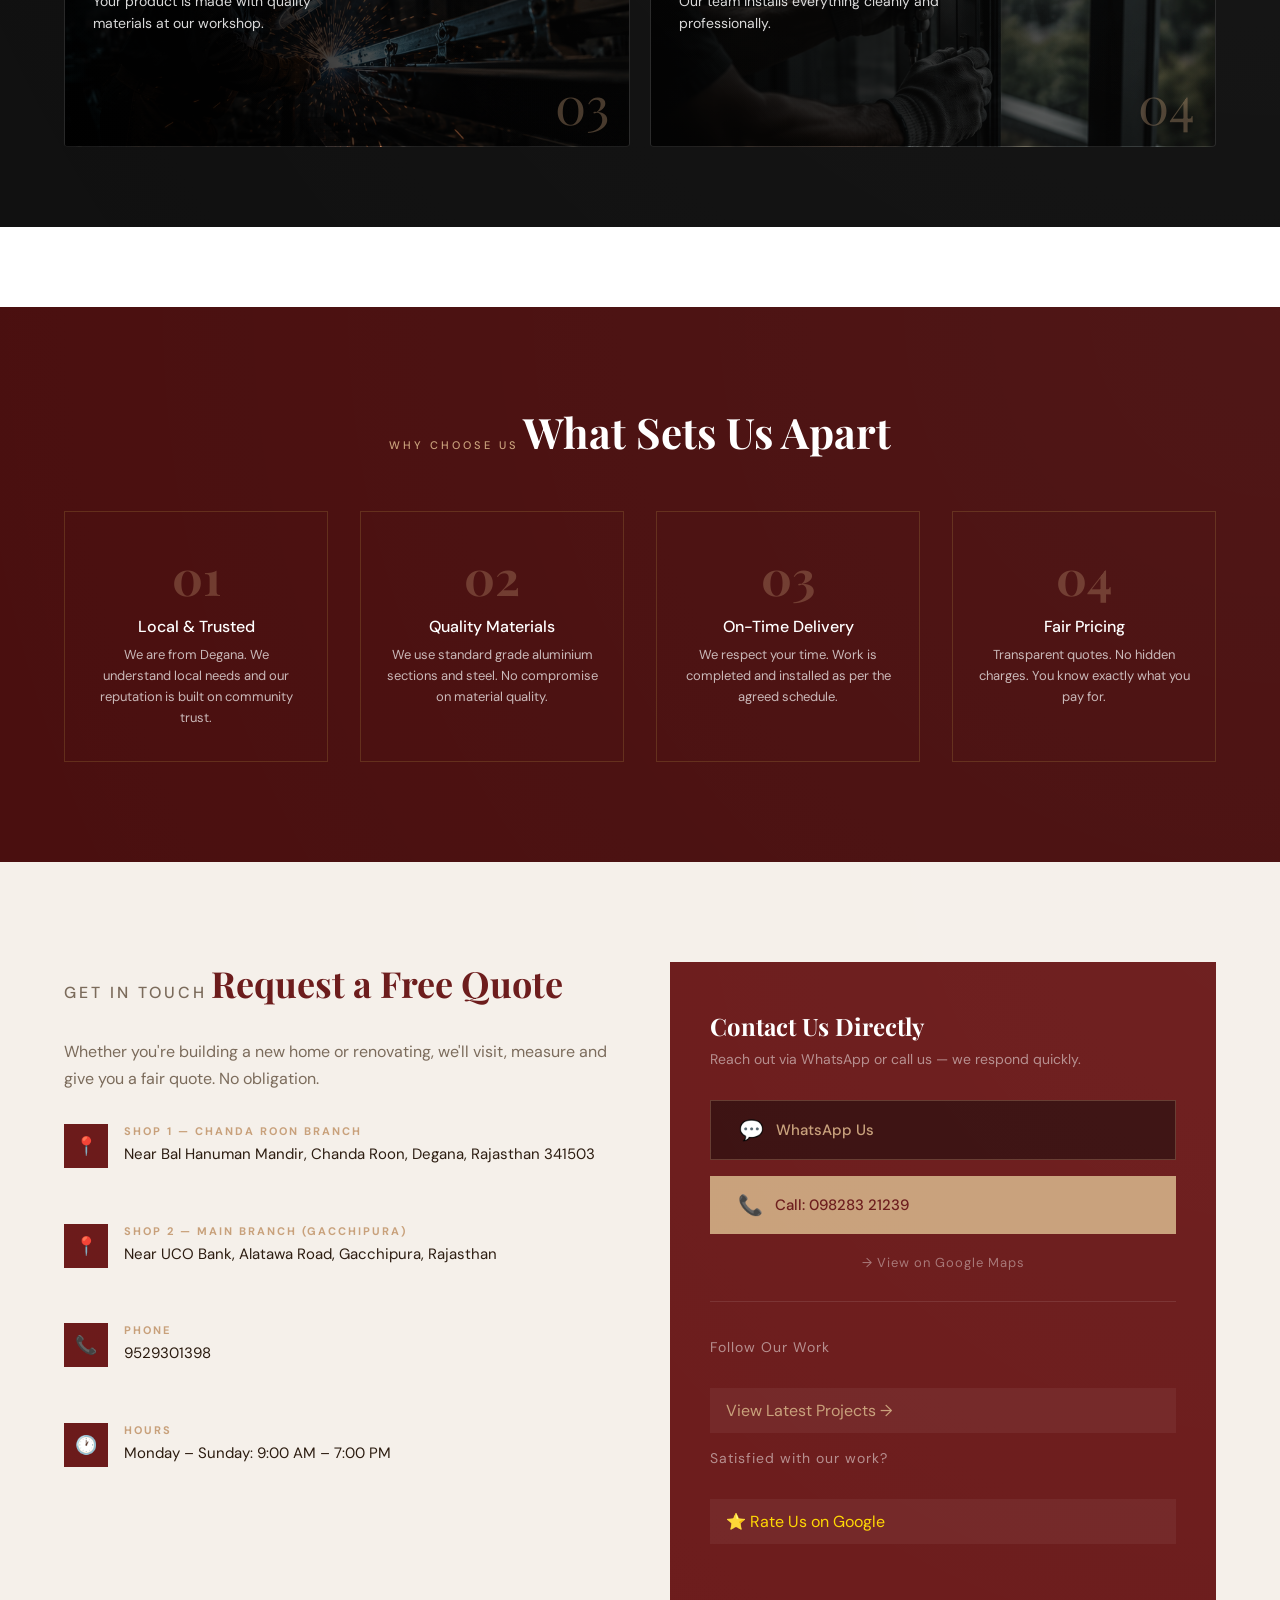
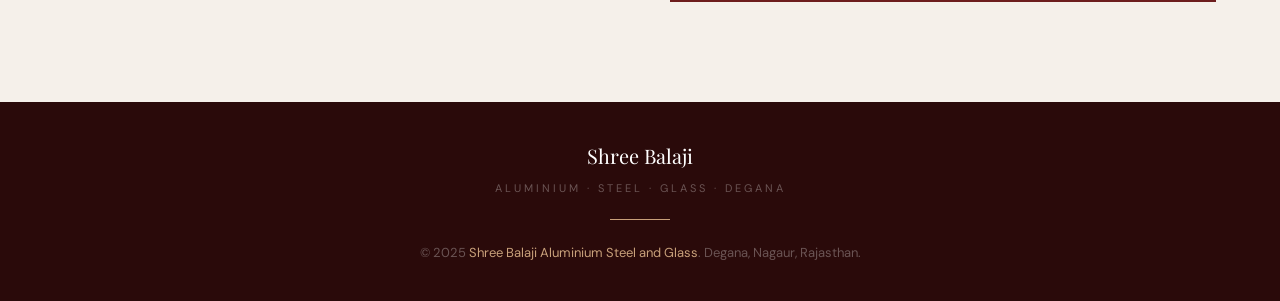
==== commit a1cb099f: "Update index.html" ====
--- a/index.html
+++ b/index.html
@@ -192,7 +192,7 @@
       </div>
     </div>
 
-  <div class="process-card" style="background-image: url('YOUR_IMAGE_01.png');">
+  <div class="process-card" style="background-image: url('measurement.png');">
       <div class="process-card-overlay"></div>
       <div class="process-card-content">
         <div class="step-number">02</div>
@@ -201,7 +201,7 @@
       </div>
     </div>
 
-    <div class="process-card" style="background-image: url('YOUR_IMAGE_01.png');">
+    <div class="process-card" style="background-image: url('fabrication.png');">
       <div class="process-card-overlay"></div>
       <div class="process-card-content">
         <div class="step-number">03</div>
@@ -210,7 +210,7 @@
       </div>
     </div>
 
-   <div class="process-card" style="background-image: url('YOUR_IMAGE_01.png');">
+   <div class="process-card" style="background-image: url('installation.png');">
       <div class="process-card-overlay"></div>
       <div class="process-card-content">
         <div class="step-number">04</div>
--- a/style.css
+++ b/style.css
@@ -649,50 +649,65 @@
 }
 
 .process-card {
-  background: rgba(255,255,255,0.05);
-  padding: 30px;
+  position: relative;
+  background-size: cover;
+  background-position: center;
+  background-repeat: no-repeat;
+  border-radius: 4px;
+  overflow: hidden;
+  min-height: 220px;
+  border: 1px solid rgba(255,255,255,0.1);
+  transition: 0.3s;
   text-align: left;
-  border: 1px solid rgba(255,255,255,0.1);
-  position: relative;
-  transition: 0.3s;
-}
-
+  opacity: 0;
+  transform: translateY(30px);
+  animation: fadeUp 0.6s ease forwards;
+}
 .process-card:hover {
   transform: translateY(-5px);
   border-color: #c8a07a;
 }
-
+.process-card-overlay {
+  position: absolute;
+  inset: 0;
+  background: linear-gradient(
+    to right,
+    rgba(0, 0, 0, 0.80) 40%,
+    rgba(0, 0, 0, 0.25) 100%
+  );
+}
+.process-card-content {
+  position: relative;
+  z-index: 1;
+  padding: 28px;
+  height: 100%;
+  box-sizing: border-box;
+}
 .step-number {
   position: absolute;
-  top: 15px;
+  bottom: 16px;
   right: 20px;
-  font-size: 40px;
-  opacity: 0.1;
+  font-size: 52px;
+  opacity: 0.35;
   font-family: 'Playfair Display', serif;
-}
-
+  color: #c8a07a;
+  line-height: 1;
+}
 .process-card h3 {
   font-size: 18px;
   margin-bottom: 10px;
-}
-
+  color: #fff;
+}
 .process-card p {
   font-size: 14px;
-  color: rgba(255,255,255,0.7);
-}
-
-/* animation */
-.process-card {
-  opacity: 0;
-  transform: translateY(30px);
-  animation: fadeUp 0.6s ease forwards;
-}
-
+  color: rgba(255,255,255,0.85);
+  line-height: 1.6;
+  max-width: 260px;
+}
 .process-card:nth-child(1) { animation-delay: 0.1s; }
 .process-card:nth-child(2) { animation-delay: 0.2s; }
 .process-card:nth-child(3) { animation-delay: 0.3s; }
 .process-card:nth-child(4) { animation-delay: 0.4s; }
-
 @keyframes fadeUp {
   to {
     opacity: 1;
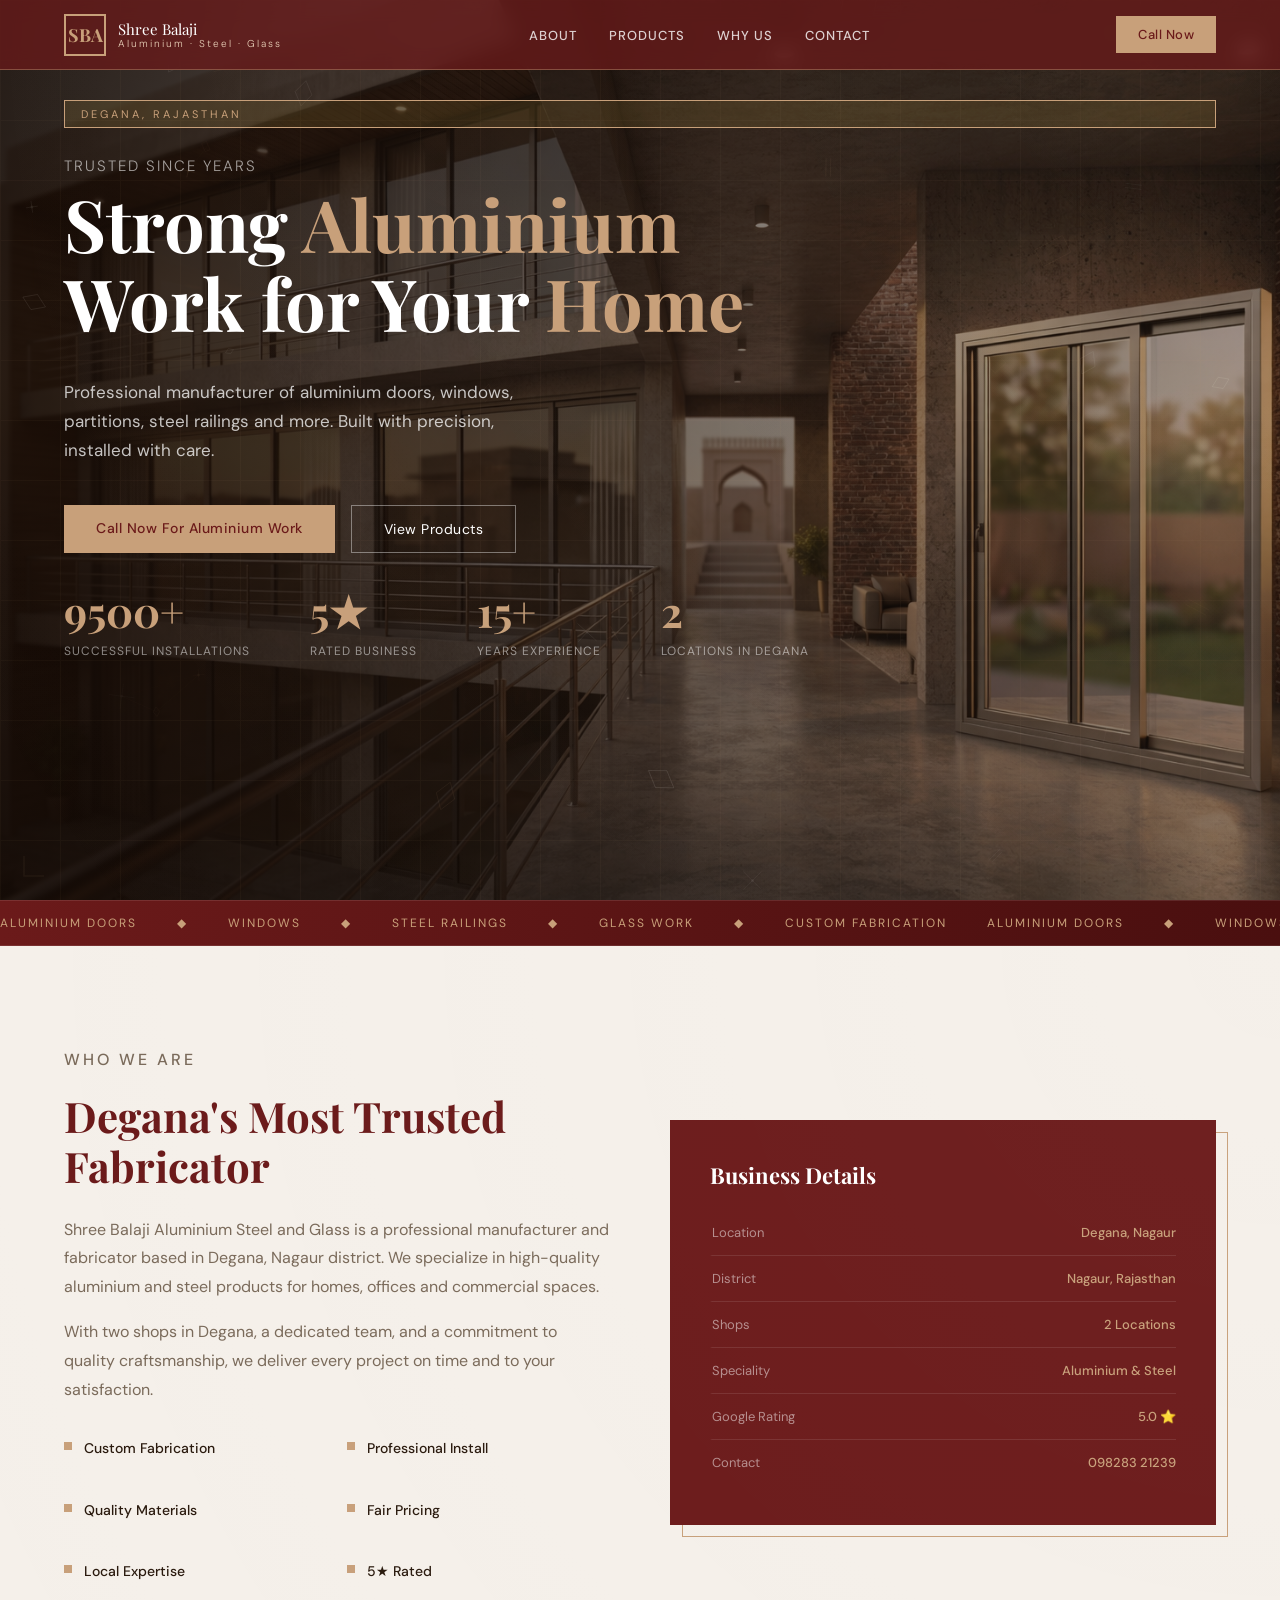
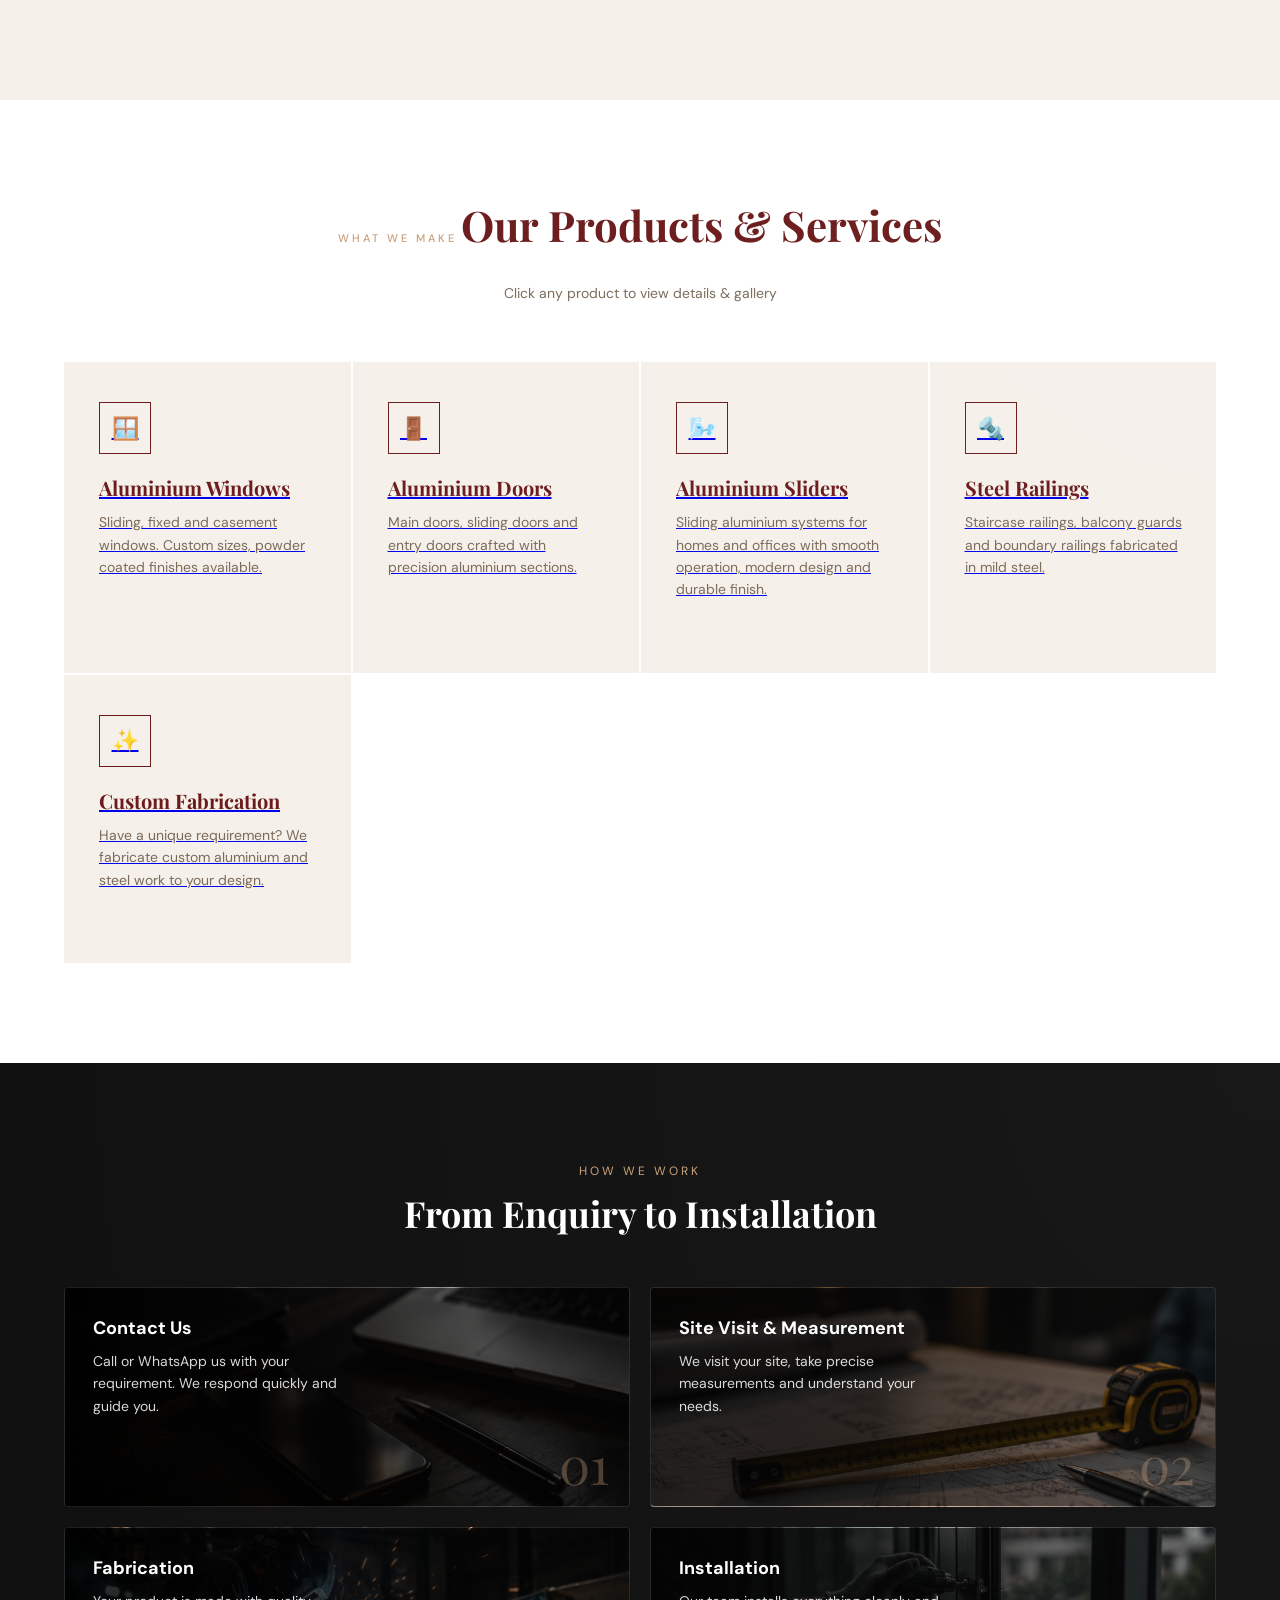
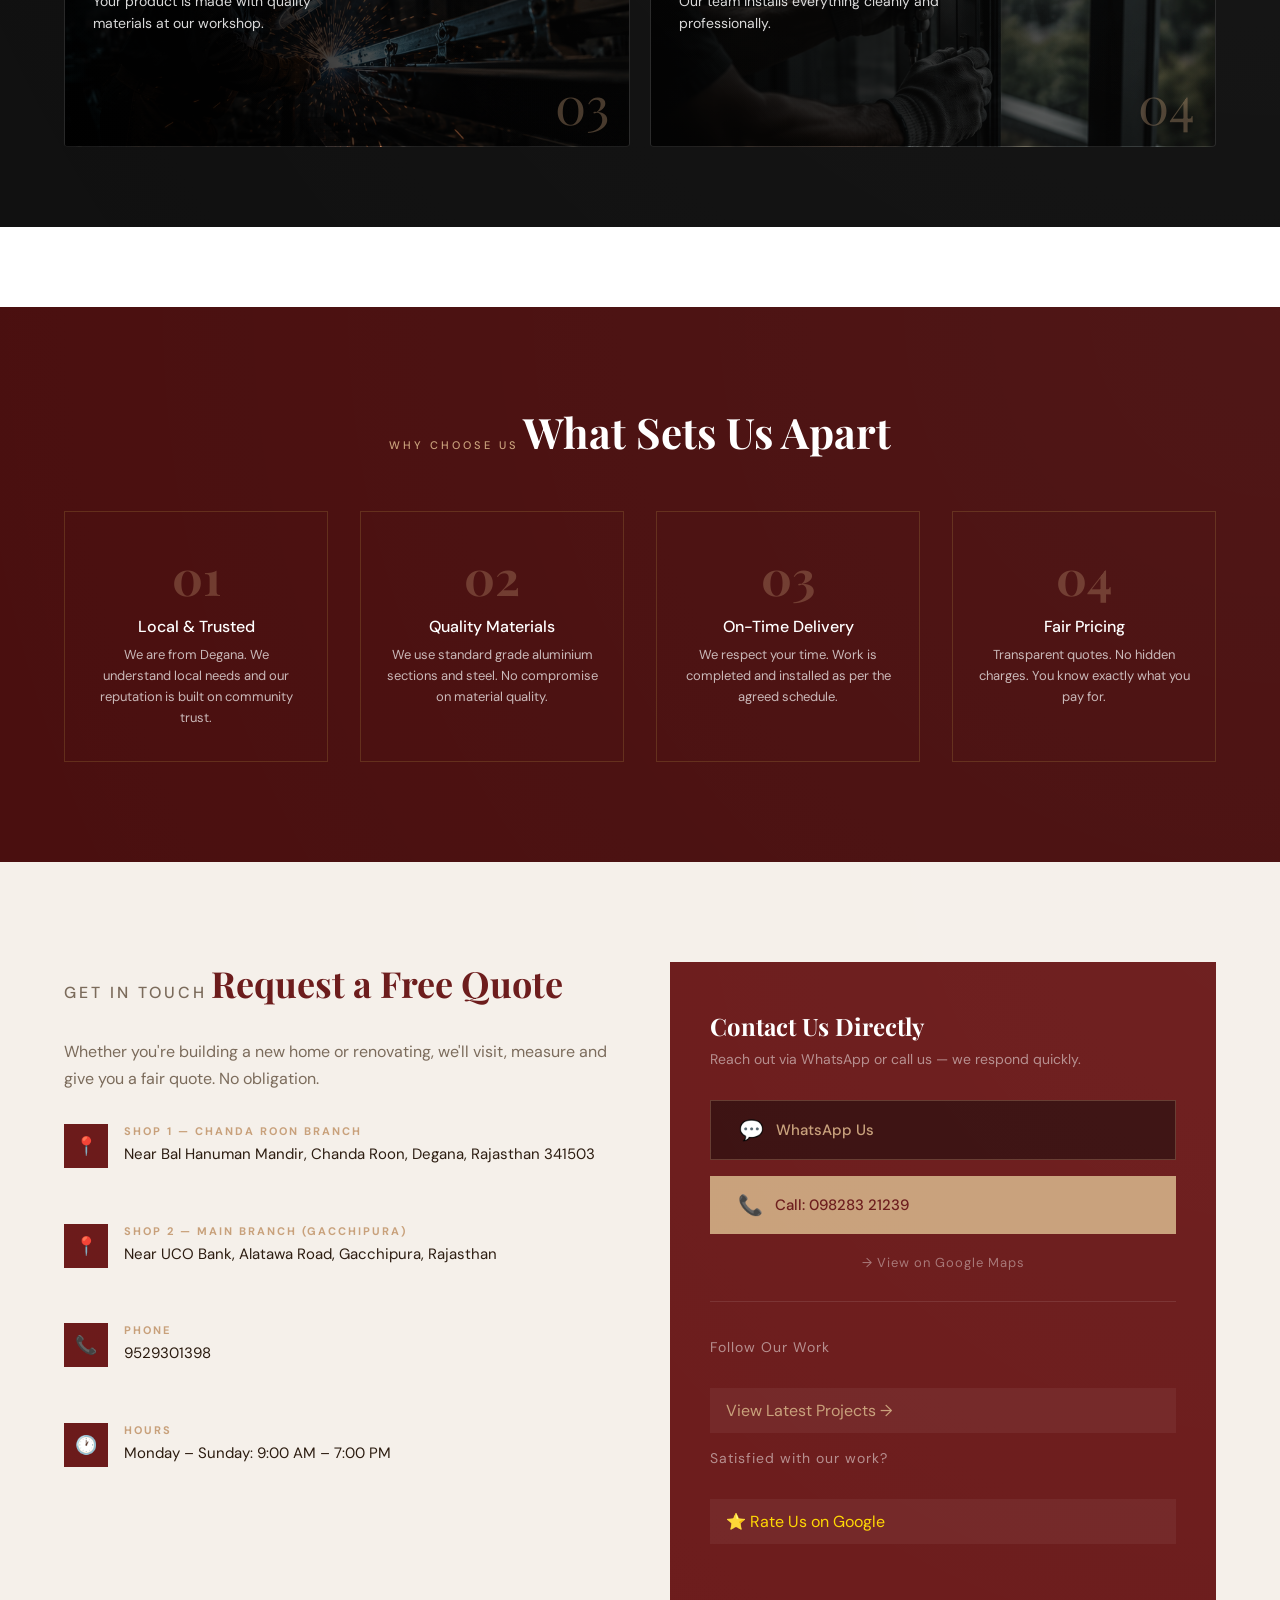
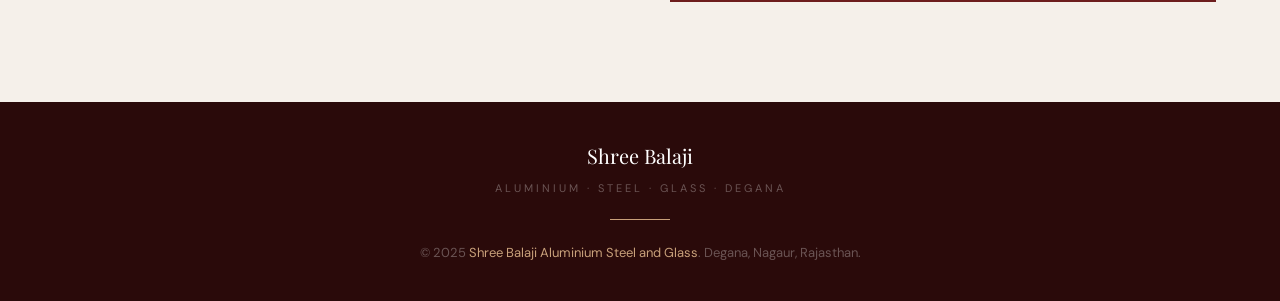
==== commit 588af438: "Update index.html" ====
--- a/index.html
+++ b/index.html
@@ -28,47 +28,34 @@
   <a href="tel:9529301398" class="nav-cta">Call Now</a>
 </nav>
 
-<!-- HERO -->
 <section class="hero">
+  <!-- SLIDESHOW BACKGROUND -->
+  <div class="hero-slides">
+    <div class="hero-slide active" style="background-image: url('hero1.png')"></div>
+    <div class="hero-slide" style="background-image: url('hero2.png')"></div>
+    <div class="hero-slide" style="background-image: url('hero3.png')"></div>
+    <div class="hero-slide" style="background-image: url('hero4.png')"></div>
+  </div>
+  <div class="hero-overlay"></div>
+
   <canvas id="hero-canvas"></canvas>
   <div class="hero-grid"></div>
   <div class="hero-content">
     <div class="hero-badge">Degana, Rajasthan</div>
     <p class="hero-sub">Trusted Since Years</p>
-    <h1>
-  Strong <span>Aluminium</span><br>
-  Work for Your <span>Home</span>
-</h1> 
+    <h1>Strong <span>Aluminium</span><br>Work for Your <span>Home</span></h1>
     <p class="hero-desc">Professional manufacturer of aluminium doors, windows, partitions, steel railings and more. Built with precision, installed with care.</p>
     <div class="hero-actions">
       <a href="#contact" class="btn-primary">Call Now For Aluminium Work</a>
       <a href="#products" class="btn-outline">View Products</a>
     </div>
   </div>
- <div class="hero-stats">
-
-  <div class="stat">
-    <div class="stat-num">9500+</div>
-    <div class="stat-label">Successful Installations</div>
-  </div>
-
-  <div class="stat">
-    <div class="stat-num">5★</div>
-    <div class="stat-label">Rated Business</div>
-  </div>
-
-  <div class="stat">
-    <div class="stat-num">15+</div>
-    <div class="stat-label">Years Experience</div>
-  </div>
-
-  <div class="stat">
-    <div class="stat-num">2</div>
-    <div class="stat-label">Locations in Degana</div>
-  </div>
-
-</div>
- 
+  <div class="hero-stats">
+    <div class="stat"><div class="stat-num">9500+</div><div class="stat-label">Successful Installations</div></div>
+    <div class="stat"><div class="stat-num">5★</div><div class="stat-label">Rated Business</div></div>
+    <div class="stat"><div class="stat-num">15+</div><div class="stat-label">Years Experience</div></div>
+    <div class="stat"><div class="stat-num">2</div><div class="stat-label">Locations in Degana</div></div>
+  </div>
 </section>
  
 
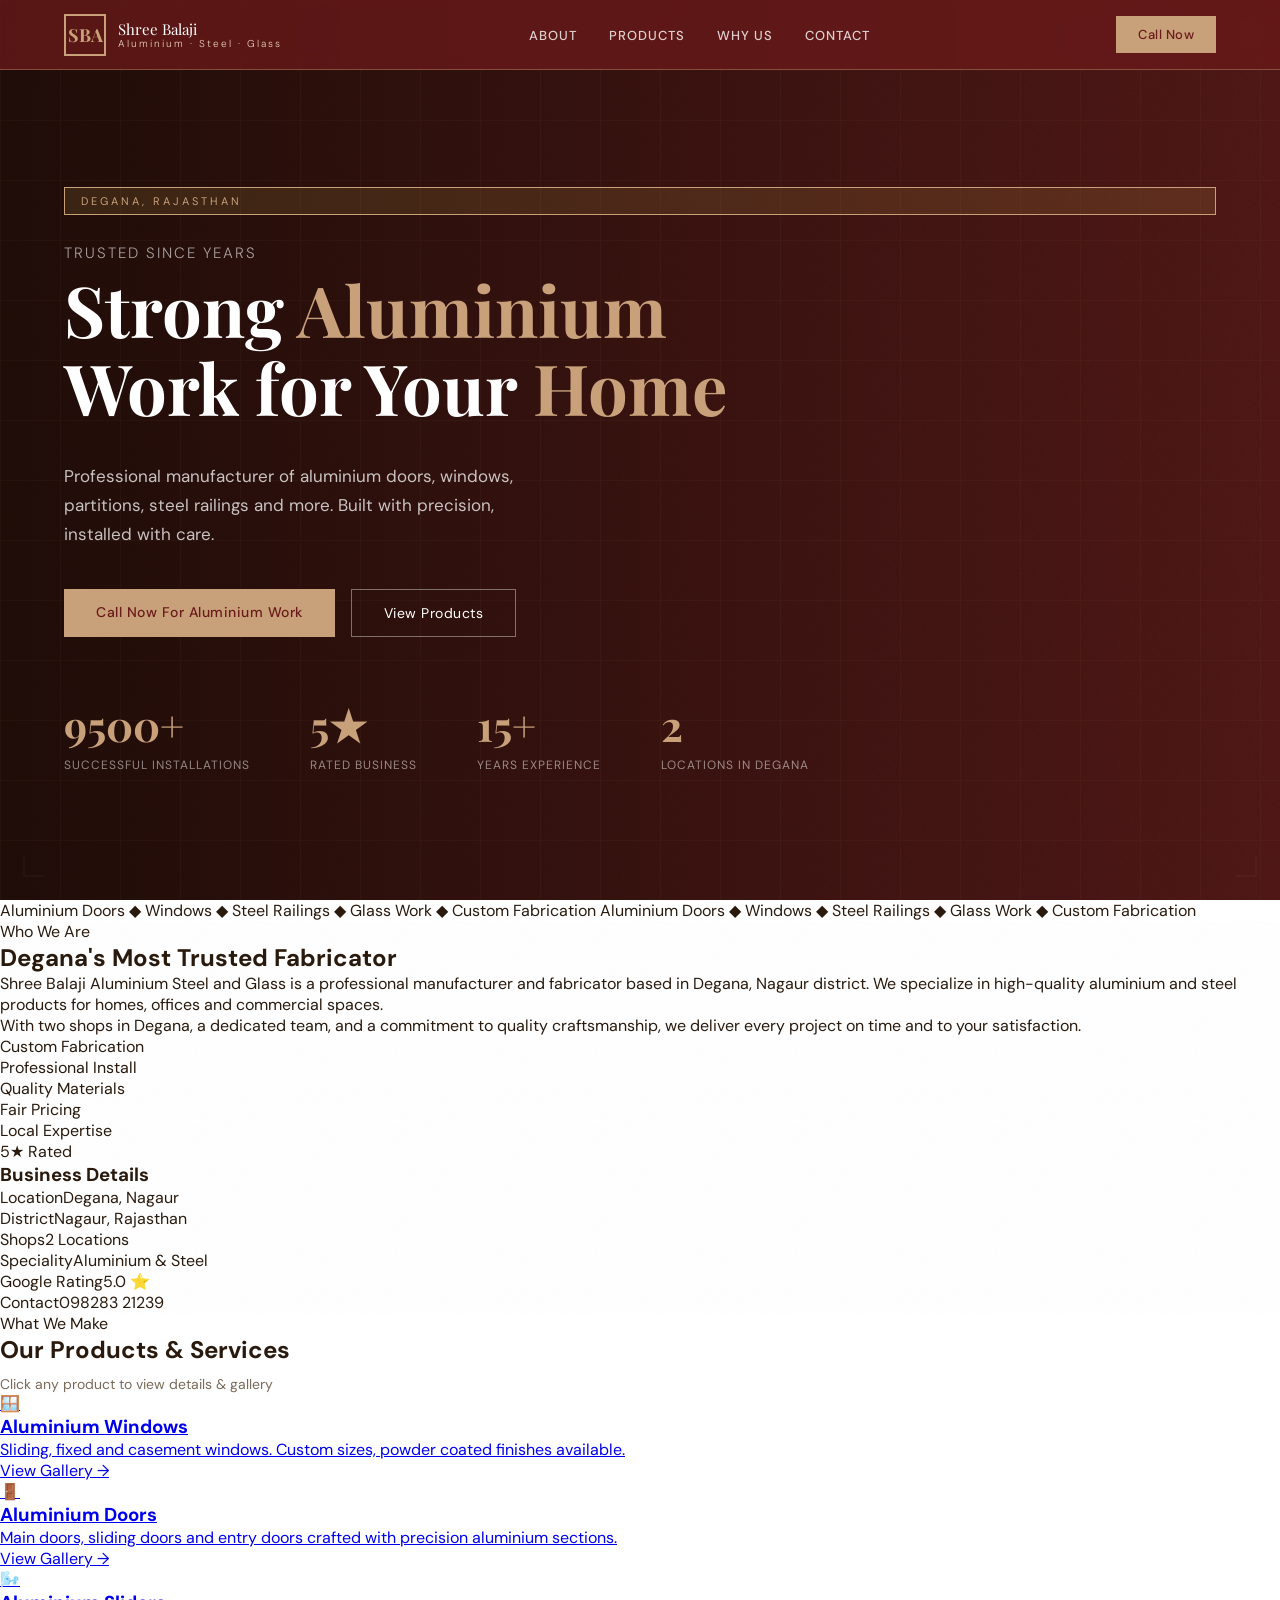
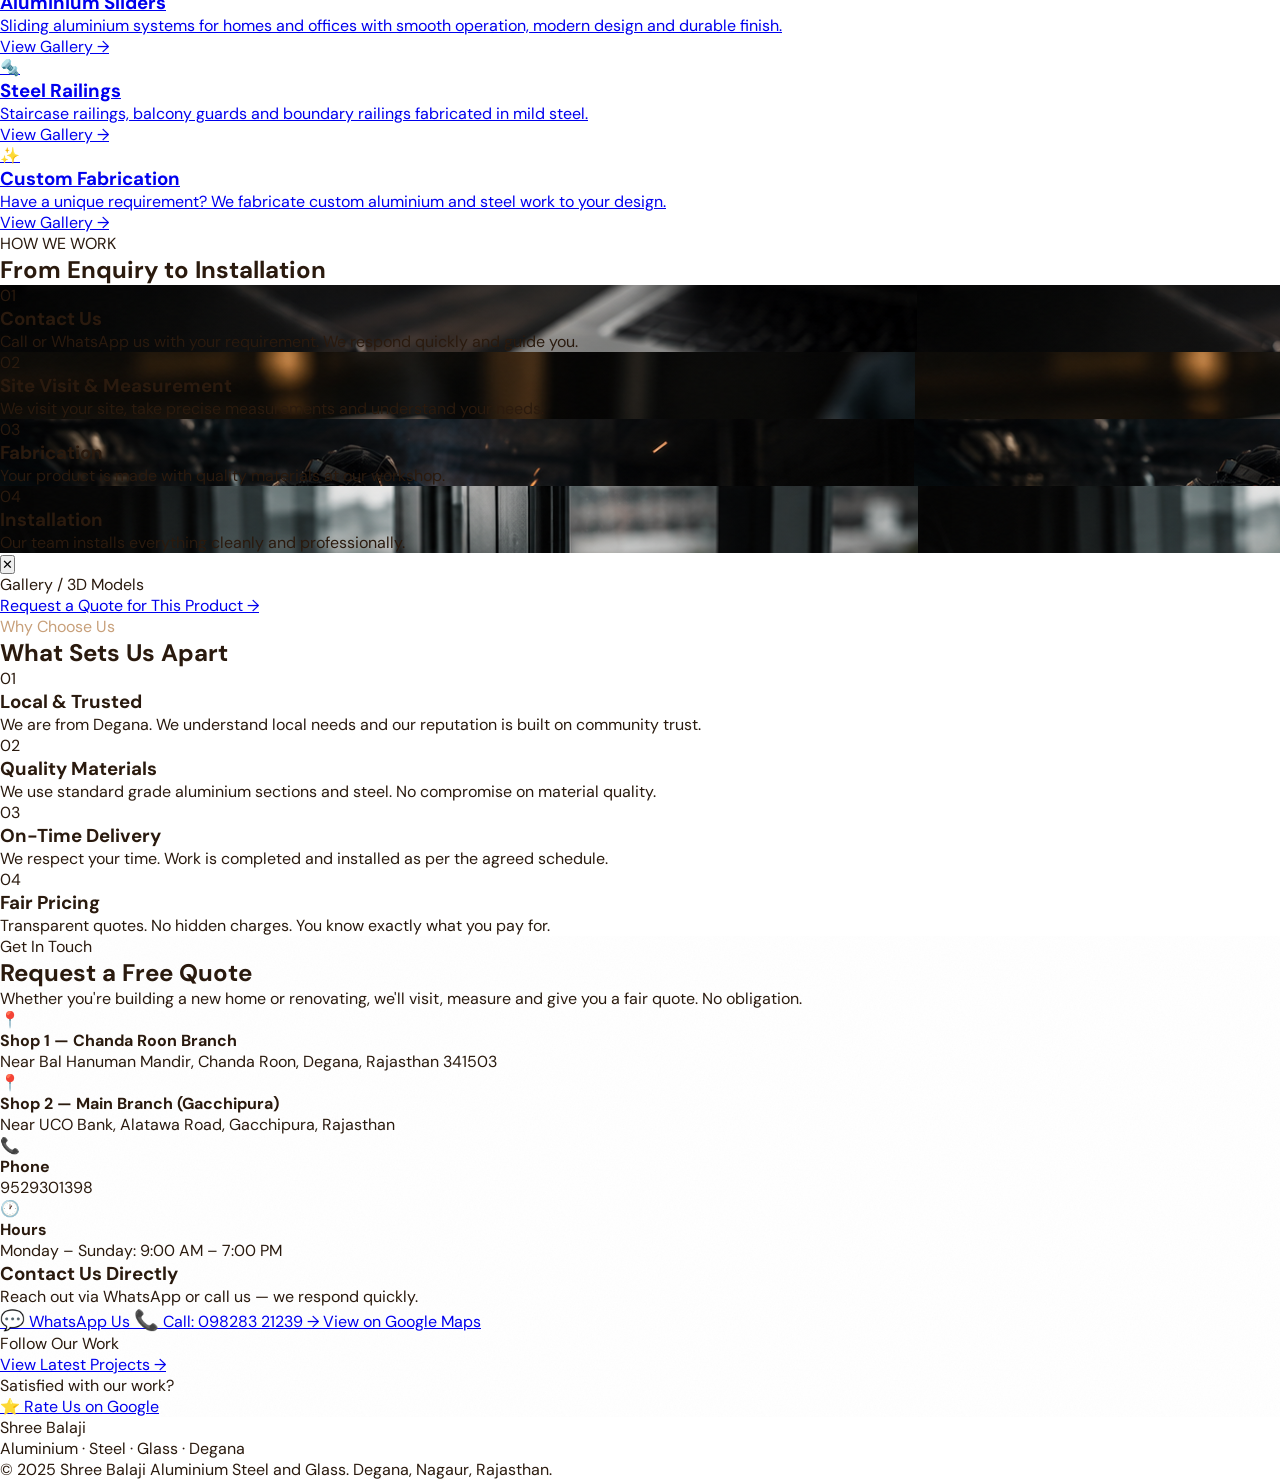
==== commit 8de93330: "Update index.html" ====
--- a/index.html
+++ b/index.html
@@ -334,5 +334,14 @@
 </footer>
 <div id="scroll-bar"></div>
 <script src="script.js"></script>
+  <script>
+  const slides = document.querySelectorAll('.hero-slide');
+  let current = 0;
+  setInterval(() => {
+    slides[current].classList.remove('active');
+    current = (current + 1) % slides.length;
+    slides[current].classList.add('active');
+  }, 4000);
+</script>
 </body>
 </html>
--- a/style.css
+++ b/style.css
@@ -55,94 +55,134 @@
   }
   .nav-cta:hover { background: var(--gold-light); }
 
-  /* HERO */
- .hero {
+ /* HERO */
+.hero {
   min-height: 100vh;
-  background:
-    linear-gradient(to right, rgba(20,10,5,0.85), rgba(20,10,5,0.3)),
-    url("hero.png") center/cover no-repeat;
-    display: block;
-    align-items: start;
-
-  padding: 100px 5%;
+  display: flex;
+  flex-direction: column;
+  justify-content: center;
+  padding: 120px 5% 60px;
   position: relative;
   overflow: hidden;
 }
-  .hero-grid {
-    position: absolute; inset: 0; opacity: 0.04;
-    background-image: linear-gradient(var(--gold) 1px, transparent 1px), linear-gradient(90deg, var(--gold) 1px, transparent 1px);
-    background-size: 60px 60px;
-  }
-
-  #hero-canvas {
-    position: absolute; inset: 0; width: 100%; height: 100%;
-    z-index: 0; opacity: 0.55; pointer-events: none;
-  }
-    .hero-content {
+
+/* SLIDESHOW */
+.hero-slides {
+  position: absolute;
+  inset: 0;
+  z-index: 0;
+}
+.hero-slide {
+  position: absolute;
+  inset: 0;
+  background-size: cover;
+  background-position: center;
+  background-repeat: no-repeat;
+  opacity: 0;
+  transition: opacity 1.2s ease-in-out;
+}
+.hero-slide.active {
+  opacity: 1;
+}
+
+/* dark gradient over slideshow */
+.hero-overlay {
+  position: absolute;
+  inset: 0;
+  background: linear-gradient(to right, rgba(20,10,5,0.88), rgba(20,10,5,0.35));
+  z-index: 1;
+}
+
+.hero-grid {
+  position: absolute; inset: 0; opacity: 0.04;
+  background-image: linear-gradient(var(--gold) 1px, transparent 1px), linear-gradient(90deg, var(--gold) 1px, transparent 1px);
+  background-size: 60px 60px;
+  z-index: 2;
+}
+
+#hero-canvas {
+  position: absolute; inset: 0; width: 100%; height: 100%;
+  z-index: 2; opacity: 0.55; pointer-events: none;
+}
+
+.hero-content {
   position: relative;
-  z-index: 1;
+  z-index: 3;
   width: 100%;
-
   display: flex;
   flex-direction: column;
 }
-  .hero-badge {
-    display: inline-block; background: rgba(200,168,75,0.15); border: 1px solid var(--gold);
-    color: var(--gold); font-size: 11px; letter-spacing: 3px; text-transform: uppercase;
-    padding: 6px 16px; margin-bottom: 28px;
-  }
-  .hero h1 {
-    font-family: 'Playfair Display', serif;
-    font-size: clamp(40px, 6vw, 72px);
-    color: var(--white); line-height: 1.1; margin-bottom: 12px;
-  }
-  .hero h1 span { color: var(--gold); }
-  .hero-sub { font-size: 15px; color: rgba(255,255,255,0.6); margin-bottom: 8px; letter-spacing: 2px; text-transform: uppercase; font-weight: 300; }
-  .hero-desc { font-size: 17px; color: rgba(255,255,255,0.75); line-height: 1.7; margin: 24px 0 40px; max-width: 480px; }
-  .hero-actions { display: flex; gap: 16px; flex-wrap: wrap; }
-  .btn-primary {
-    background: var(--gold); color: var(--navy); padding: 14px 32px;
-    font-size: 14px; font-weight: 500; text-decoration: none; letter-spacing: 0.5px;
-    transition: all 0.2s; display: inline-block;
-  }
-  .btn-primary:hover { background: var(--gold-light); transform: translateY(-1px); }
-  .btn-outline {
-    border: 1px solid rgba(255,255,255,0.4); color: var(--white); padding: 14px 32px;
-    font-size: 14px; font-weight: 400; text-decoration: none; letter-spacing: 0.5px;
-    transition: all 0.2s; display: inline-block;
-  }
-  .btn-outline:hover { border-color: var(--gold); color: var(--gold); }
-  .hero-visual {
-   position: relative;
-margin-left: auto;
-margin-top: 40px;
-    display: grid; grid-template-columns: 1fr 1fr; gap: 12px;
-    opacity: 0.6;
-  }
-  .hero-card {
-    width: 140px; height: 100px; border: 1px solid rgba(200,168,75,0.3);
-    display: flex; flex-direction: column; align-items: center; justify-content: center;
-    gap: 8px;
-  }
-  .hero-card-icon { font-size: 28px; }
-  .hero-card p { font-size: 10px; color: rgba(255,255,255,0.5); letter-spacing: 1px; text-transform: uppercase; }
-  .stat-num { font-family: 'Playfair Display', serif; font-size: 42px; color: var(--gold); font-weight: 700; }
-  .stat-label { font-size: 12px; color: rgba(255,255,255,0.5); letter-spacing: 1px; text-transform: uppercase; margin-top: 4px; }
-   .hero-stats {
+
+.hero-badge {
+  display: inline-block; background: rgba(200,168,75,0.15); border: 1px solid var(--gold);
+  color: var(--gold); font-size: 11px; letter-spacing: 3px; text-transform: uppercase;
+  padding: 6px 16px; margin-bottom: 28px;
+}
+
+.hero h1 {
+  font-family: 'Playfair Display', serif;
+  font-size: clamp(36px, 5.5vw, 72px);
+  color: var(--white); line-height: 1.1; margin-bottom: 12px;
+}
+.hero h1 span { color: var(--gold); }
+.hero-sub { font-size: 15px; color: rgba(255,255,255,0.6); margin-bottom: 8px; letter-spacing: 2px; text-transform: uppercase; font-weight: 300; }
+.hero-desc { font-size: 17px; color: rgba(255,255,255,0.75); line-height: 1.7; margin: 24px 0 40px; max-width: 480px; }
+.hero-actions { display: flex; gap: 16px; flex-wrap: wrap; }
+
+.btn-primary {
+  background: var(--gold); color: var(--navy); padding: 14px 32px;
+  font-size: 14px; font-weight: 500; text-decoration: none; letter-spacing: 0.5px;
+  transition: all 0.2s; display: inline-block;
+}
+.btn-primary:hover { background: var(--gold-light); transform: translateY(-1px); }
+
+.btn-outline {
+  border: 1px solid rgba(255,255,255,0.4); color: var(--white); padding: 14px 32px;
+  font-size: 14px; font-weight: 400; text-decoration: none; letter-spacing: 0.5px;
+  transition: all 0.2s; display: inline-block;
+}
+.btn-outline:hover { border-color: var(--gold); color: var(--gold); }
+
+.stat-num { font-family: 'Playfair Display', serif; font-size: 42px; color: var(--gold); font-weight: 700; }
+.stat-label { font-size: 12px; color: rgba(255,255,255,0.5); letter-spacing: 1px; text-transform: uppercase; margin-top: 4px; }
+
+.hero-stats {
   display: flex;
   gap: 60px;
-  margin-top: 30px;
+  margin-top: 60px;
   flex-wrap: wrap;
-}
-.process {
-  padding: 80px 5%;
-  margin-bottom: 80px;
-}
-
-.features {
-  padding: 80px 5%;
-  border-top: 1px solid rgba(255,255,255,0.1);
-}
+  position: relative;
+  z-index: 3;
+}
+
+/* MOBILE FIX */
+@media (max-width: 600px) {
+  .hero {
+    padding: 100px 5% 50px;
+    min-height: 100svh;
+  }
+  .hero h1 {
+    font-size: 36px;
+  }
+  .hero-desc {
+    font-size: 15px;
+  }
+  .hero-stats {
+    gap: 28px;
+    margin-top: 40px;
+  }
+  .stat-num {
+    font-size: 30px;
+  }
+  .btn-primary, .btn-outline {
+    width: 100%;
+    text-align: center;
+    padding: 14px 20px;
+  }
+  .hero-slide {
+    background-position: 70% center;
+  }
+
   /* ABOUT */
   .about { padding: 100px 5%; background: var(--off-white); }
   .section-tag { font-size: 11px; letter-spacing: 3px; text-transform: uppercase; color: var(--gold); font-weight: 500; margin-bottom: 12px; }
